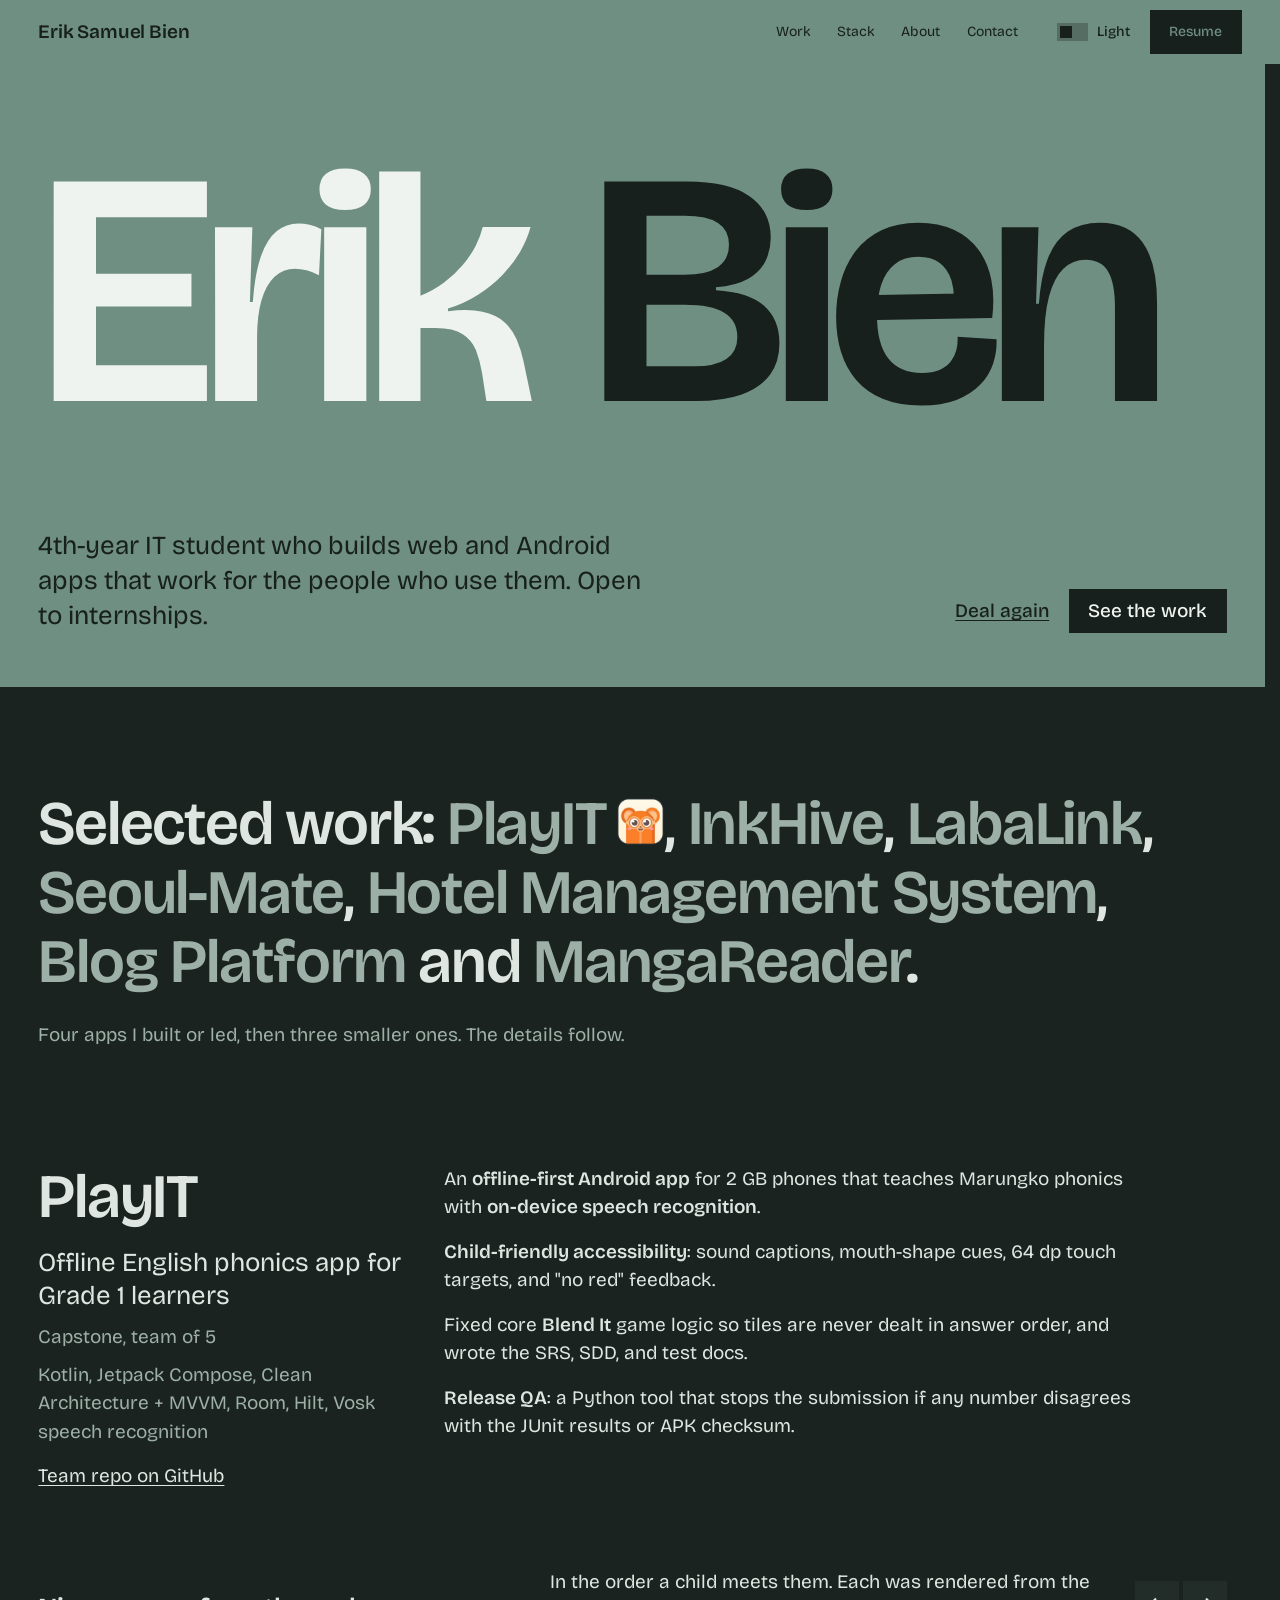
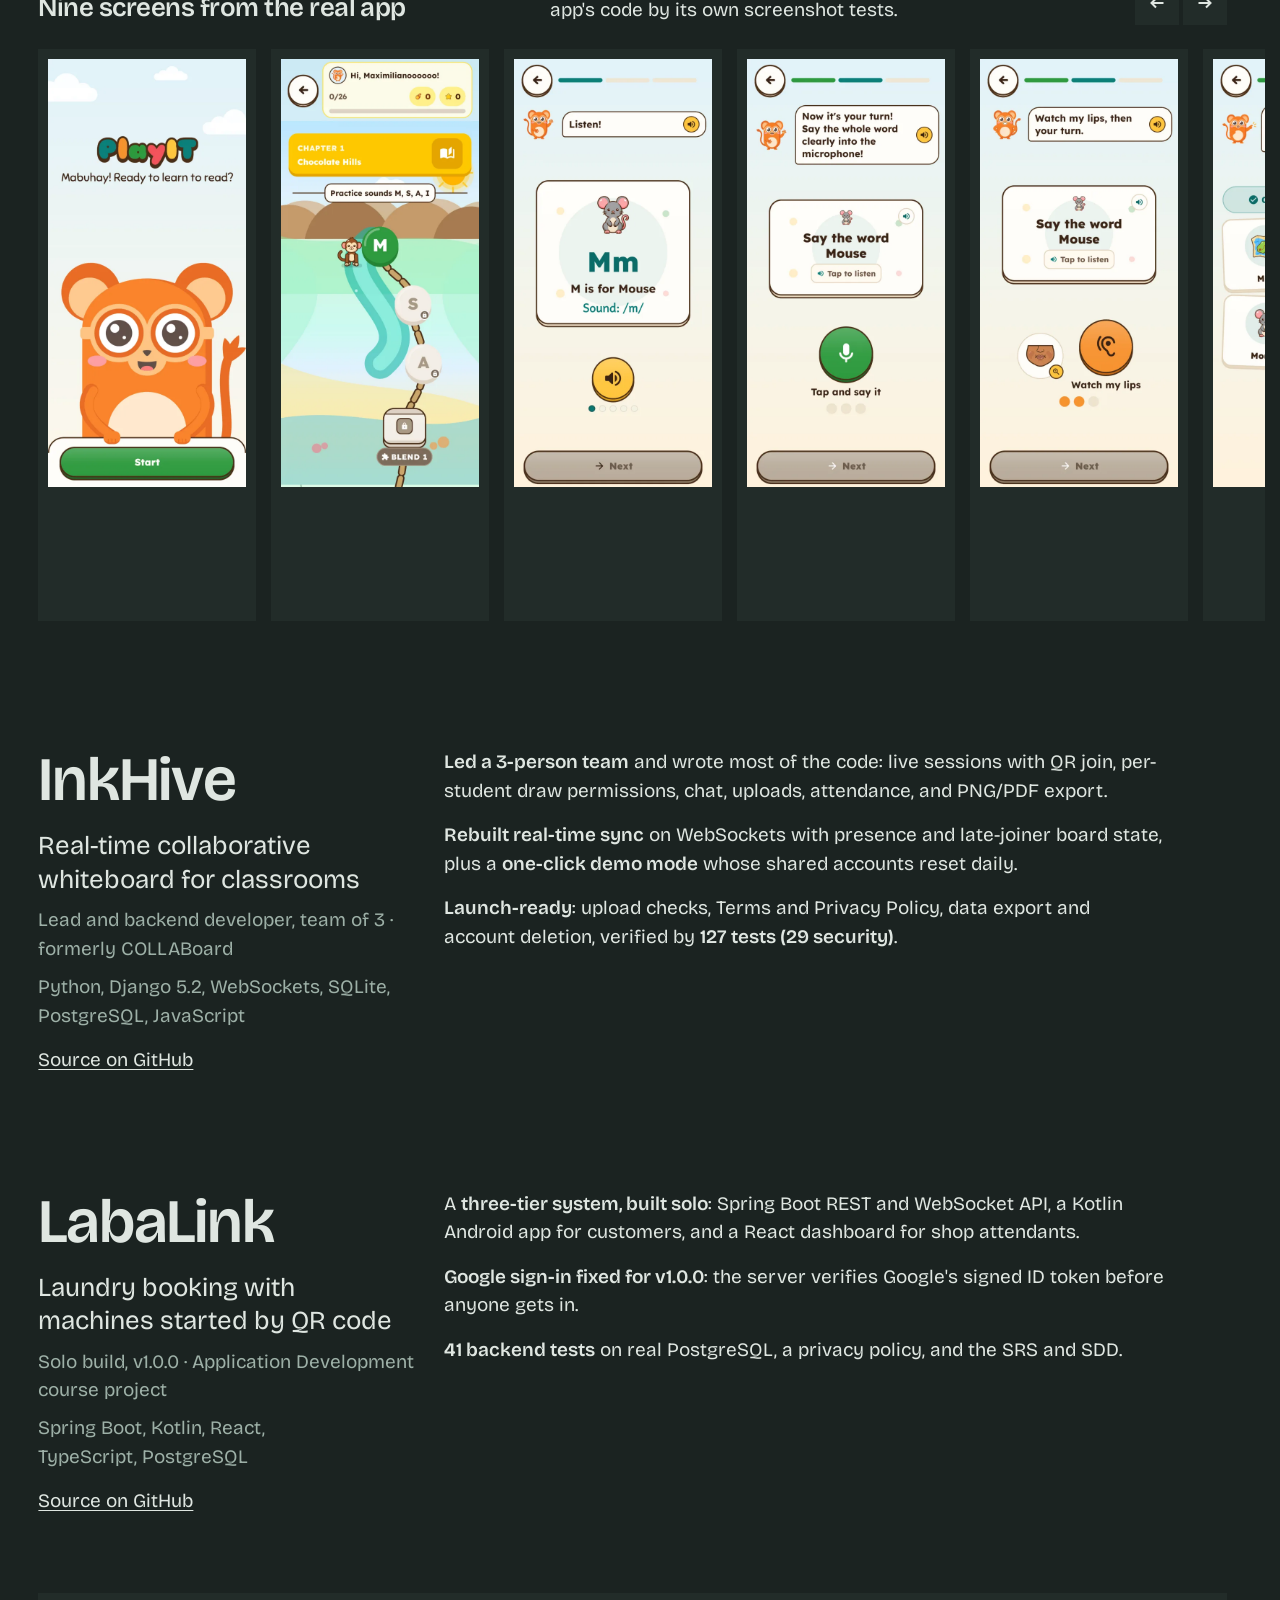
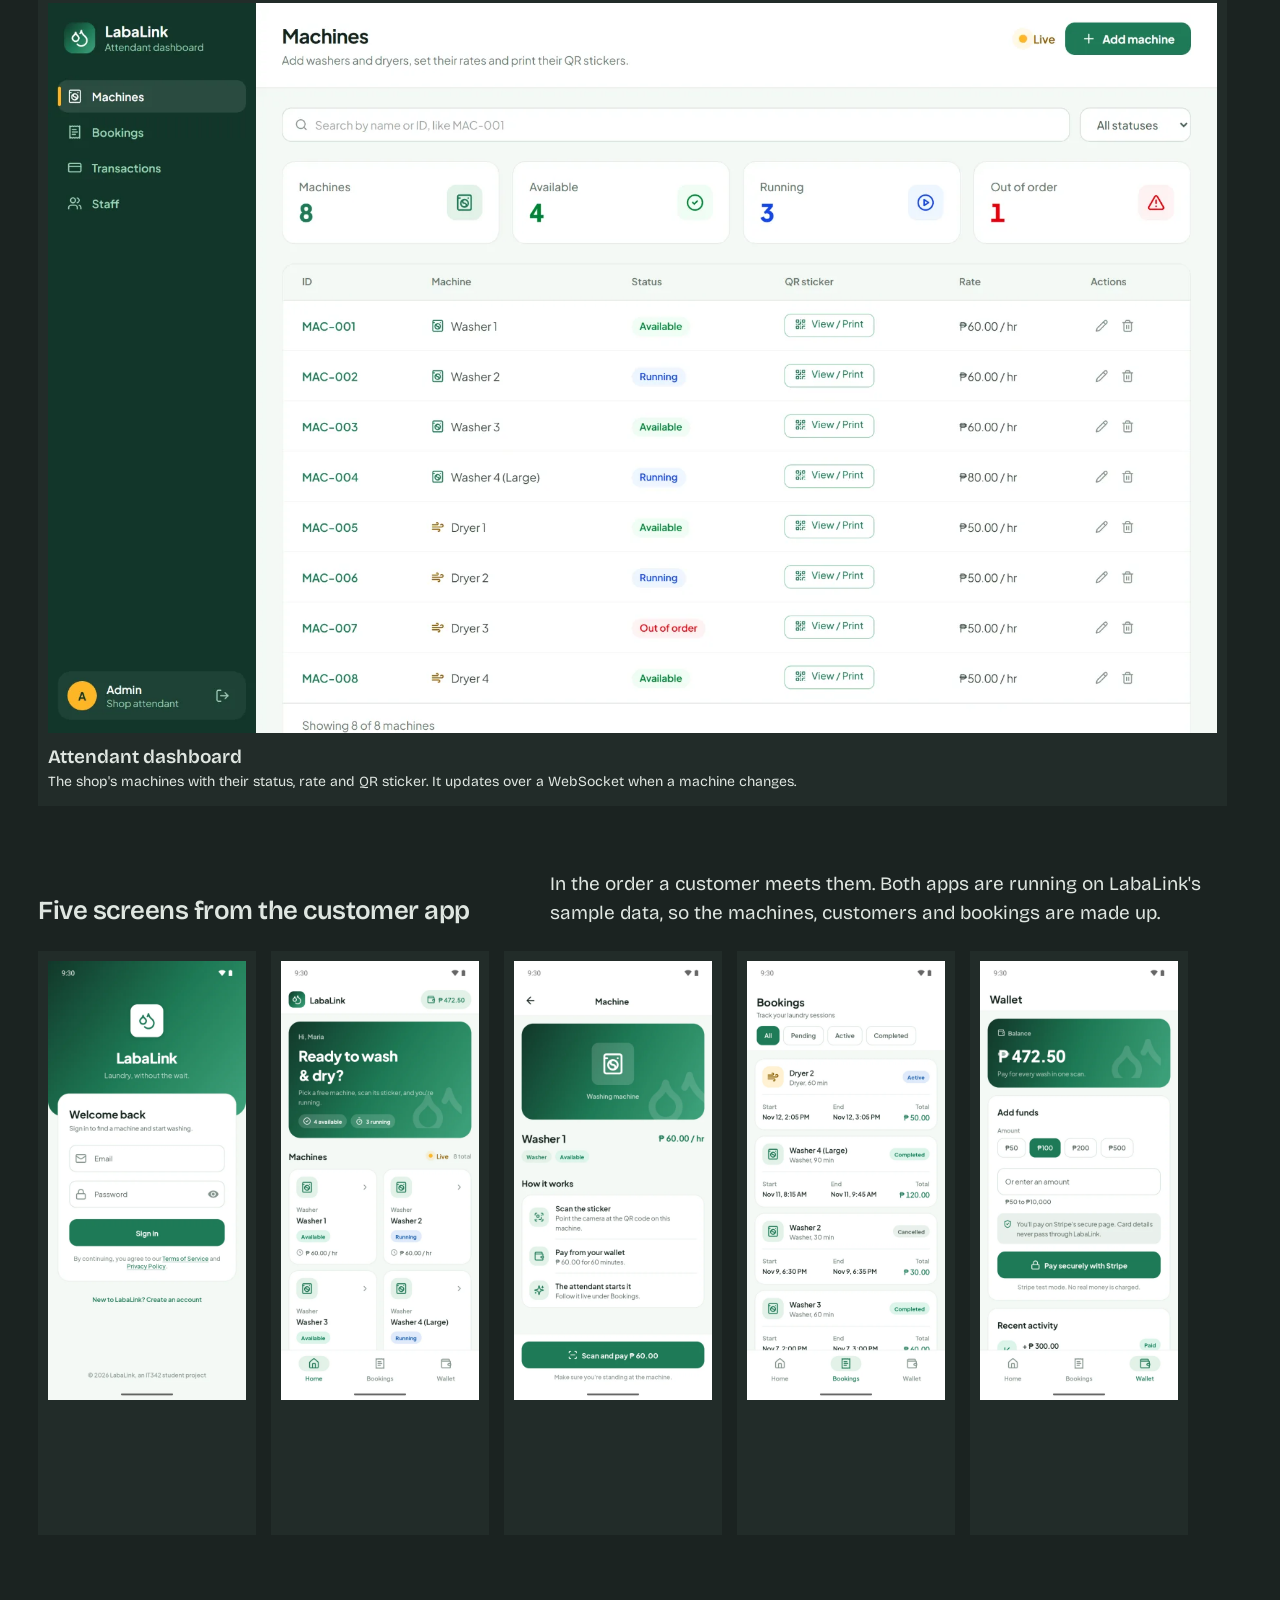
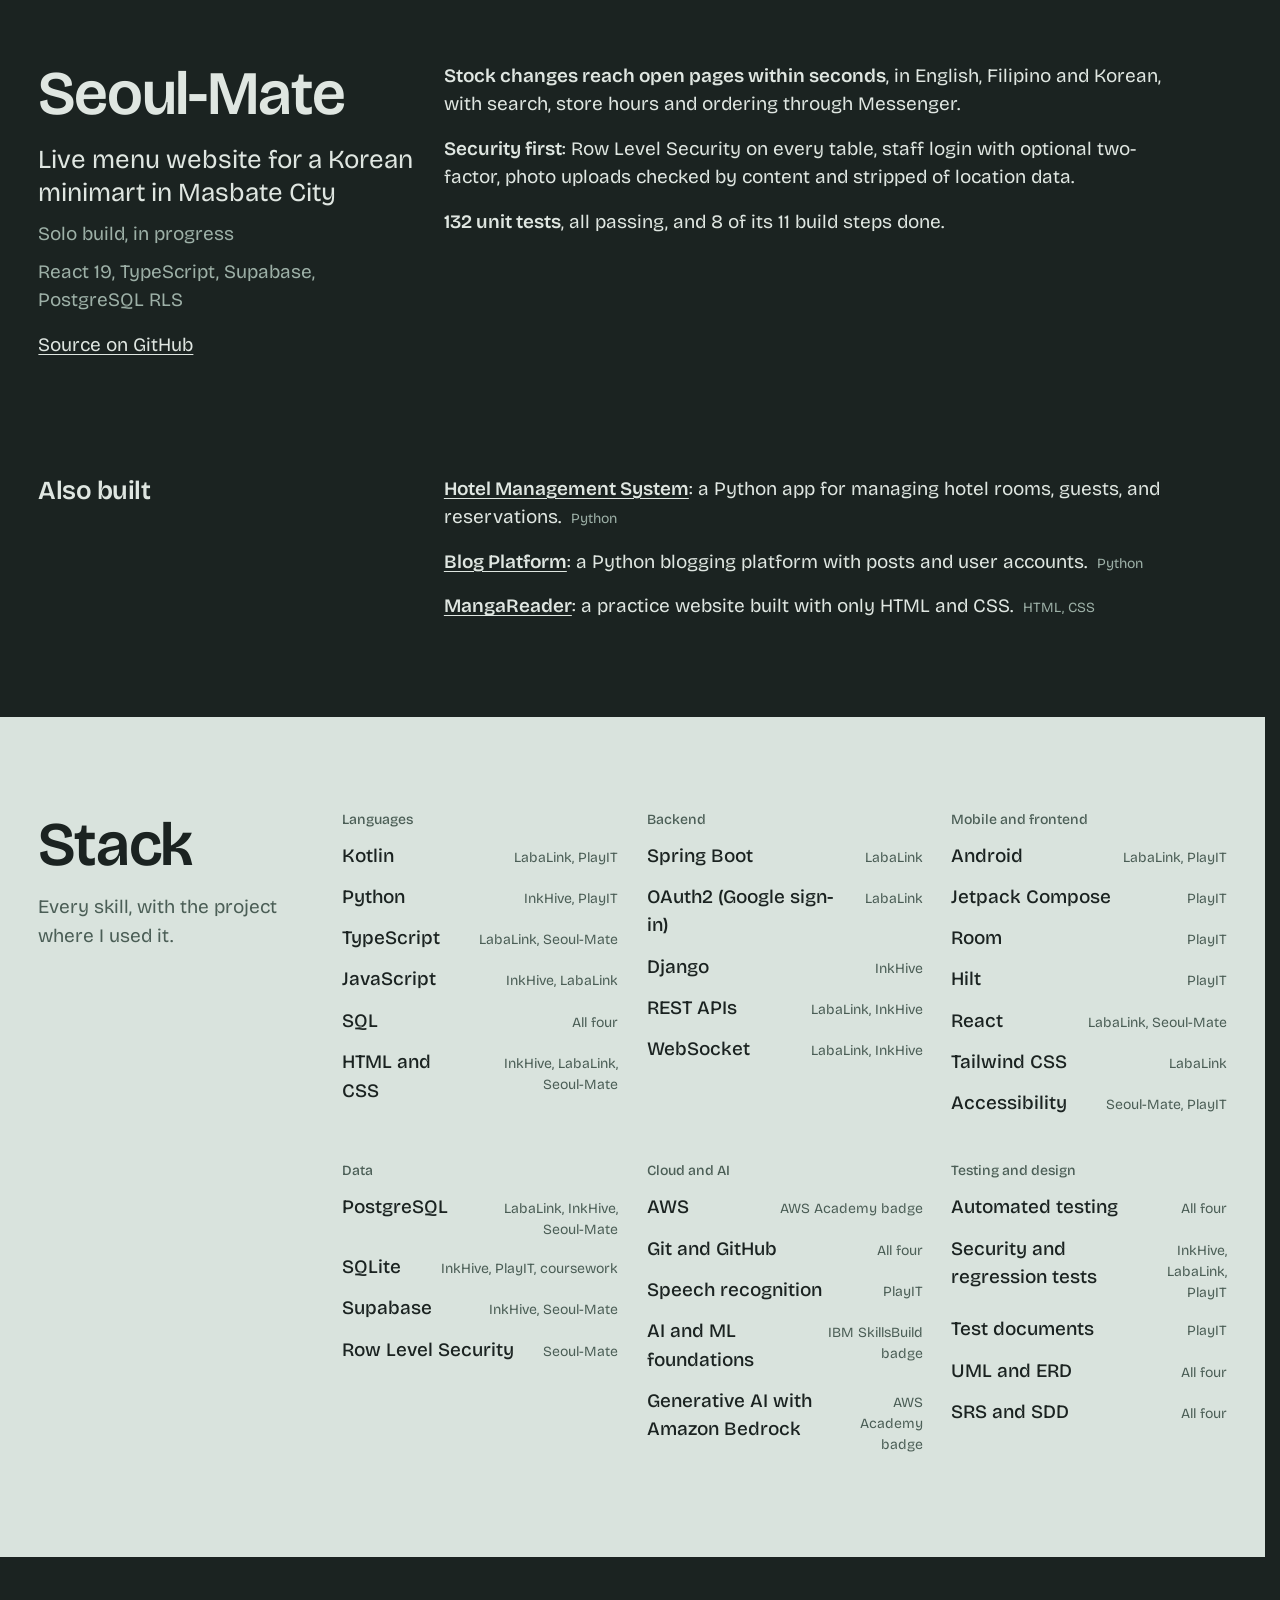
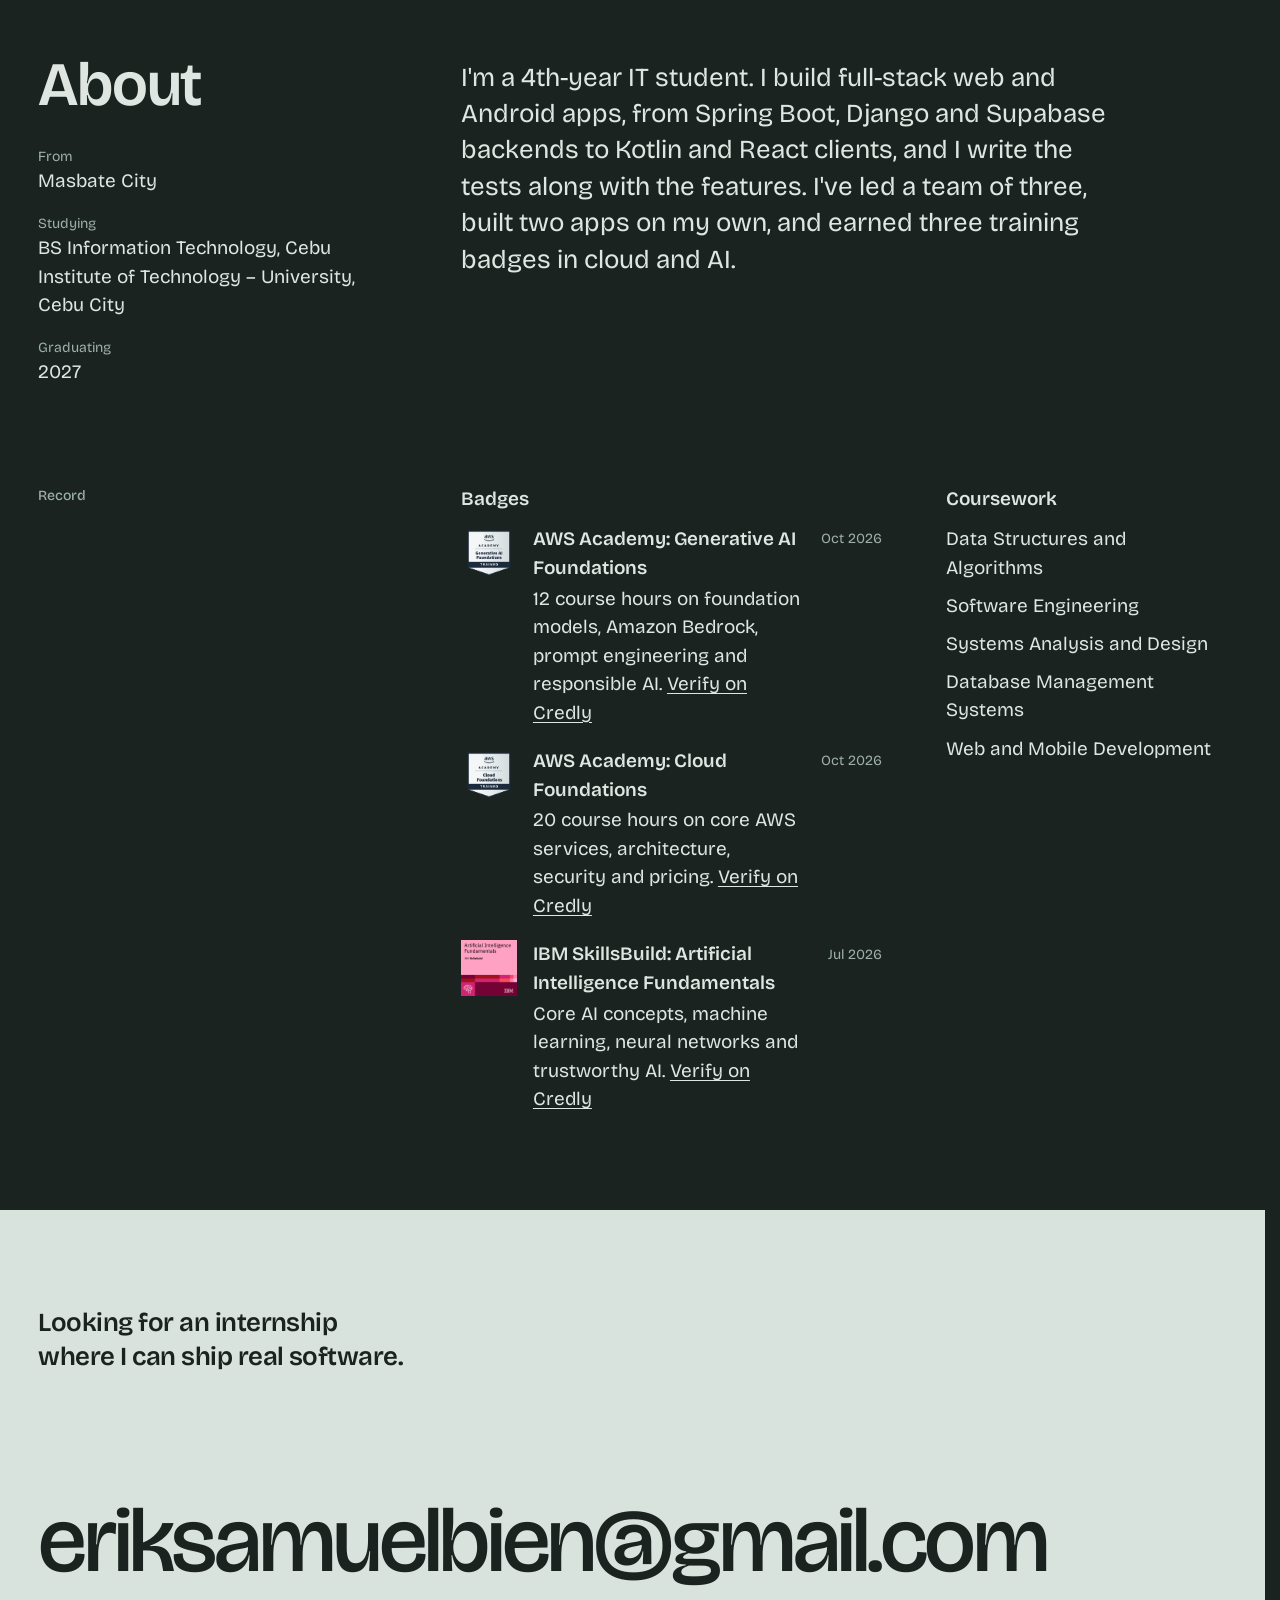
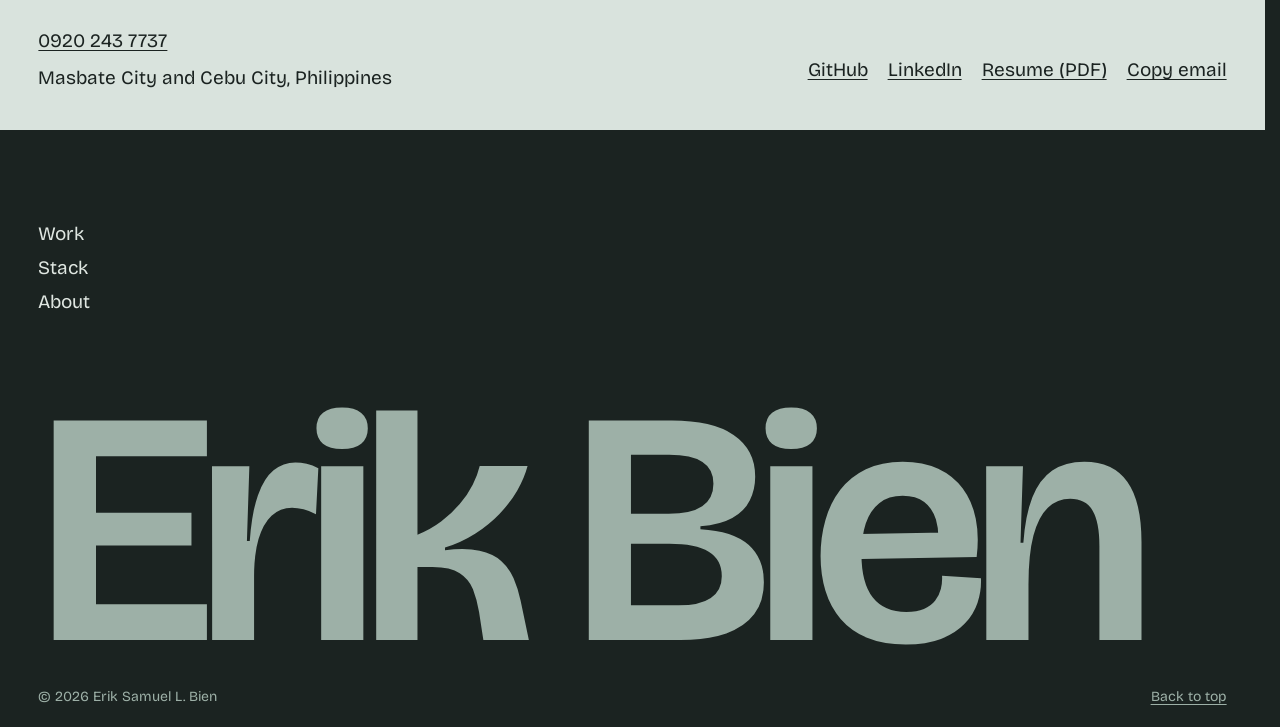
==== index.html @ a5c5c034 "Match the site to the resume: no course codes, testing in the Stack Drop the course codes from each " ====
<!doctype html>
<html lang="en">
<head>
<meta charset="utf-8">
<meta name="viewport" content="width=device-width, initial-scale=1">
<title>Erik Samuel Bien — Portfolio</title>
<meta name="description" content="Erik Samuel Bien, 4th-year BSIT student at CIT-U. He builds full-stack web and Android apps that work for the people who use them: PlayIT, InkHive, LabaLink and Seoul-Mate.">
<meta property="og:title" content="Erik Samuel Bien — Portfolio">
<meta property="og:description" content="Full-stack and Android developer. PlayIT, InkHive, LabaLink and Seoul-Mate.">
<meta name="theme-color" content="#1b2321">
<link rel="icon" href="data:image/svg+xml,%3Csvg xmlns='http://www.w3.org/2000/svg' viewBox='0 0 64 64'%3E%3Crect width='64' height='64' fill='%236f8f82'/%3E%3Ctext x='32' y='45' font-family='Arial,sans-serif' font-weight='700' font-size='36' text-anchor='middle' fill='%2317201d'%3EE%3C/text%3E%3C/svg%3E">
<script>document.documentElement.classList.add("js");if(window.HTMLDialogElement&&HTMLDialogElement.prototype.showModal)document.documentElement.classList.add("has-menu");try{if(localStorage.getItem("theme")==="light")document.documentElement.setAttribute("data-theme","light")}catch(e){}</script>
<link rel="preconnect" href="https://fonts.googleapis.com">
<link rel="preconnect" href="https://fonts.gstatic.com" crossorigin>
<link href="https://fonts.googleapis.com/css2?family=Bricolage+Grotesque:opsz,wght@12..96,400..600&display=swap" rel="stylesheet">
<link rel="stylesheet" href="css/site.css">
</head>
<body>

<header class="bar" data-chapter="sage">
  <a class="mark" href="#top">Erik Samuel Bien</a>
  <nav class="bar-links" aria-label="Main">
    <a href="#work">Work</a>
    <a href="#stack">Stack</a>
    <a href="#about">About</a>
    <a href="#contact">Contact</a>
  </nav>
  <div class="bar-tools">
    <button class="theme" type="button" role="switch" aria-checked="false" aria-label="Light mode"><span class="tg" aria-hidden="true"></span><span class="theme-label">Light</span></button>
    <a class="btn" href="Bien_Resume.pdf" download>Resume</a>
    <button class="menu-btn" type="button" aria-haspopup="dialog" aria-expanded="false" aria-controls="menu">Menu</button>
  </div>
</header>

<dialog class="menu" id="menu" aria-label="Menu">
  <div class="menu-top">
    <a class="mark" href="#top">Erik Samuel Bien</a>
    <button class="menu-close" type="button" autofocus>Close</button>
  </div>
  <ul class="menu-links">
    <li><a href="#work">Work</a></li>
    <li><a href="#stack">Stack</a></li>
    <li><a href="#about">About</a></li>
    <li><a href="#contact">Contact</a></li>
  </ul>
  <div class="menu-foot">
    <button class="theme" type="button" role="switch" aria-checked="false" aria-label="Light mode"><span class="tg" aria-hidden="true"></span><span class="theme-label">Light</span></button>
    <a class="btn" href="Bien_Resume.pdf" download>Resume</a>
  </div>
</dialog>

<dialog class="viewer" id="viewer" aria-label="Screen, larger">
  <button class="viewer-close" type="button" autofocus>Close</button>
  <figure class="viewer-fig"><figcaption></figcaption></figure>
</dialog>

<main>
  <section class="hero chapter" id="top" data-chapter="sage" aria-labelledby="name">
    <h1 class="name" id="name">
      <span class="word w1" data-word="Erik">Erik</span>
      <span class="word w2" data-word="Bien">Bien</span>
    </h1>
    <div class="hero-foot">
      <p class="hero-say">4th-year IT student who builds web and Android apps that work for the people who use them. Open to internships.</p>
      <div class="hero-act">
        <button class="deal" type="button" hidden>Deal again</button>
        <a class="btn btn-ink" href="#work">See the work</a>
      </div>
    </div>
  </section>

  <section class="work chapter" id="work" data-chapter="base" aria-labelledby="work-h">
    <div class="wrap">
      <div class="names">
        <h2 class="names-h" id="work-h">Selected work:</h2>
        <ul class="names-list">
          <li><a href="#play">PlayIT<span class="frame" aria-hidden="true"><img src="assets/playit/logo.webp" width="256" height="256" alt=""></span></a>,</li>
          <li><a href="#ink">InkHive</a>,</li>
          <li><a href="#laba">LabaLink</a>,</li>
          <li><a class="whole" href="#seoul">Seoul-Mate</a>,</li>
          <li><a href="#also">Hotel Management System</a>,</li>
          <li><a href="#also">Blog Platform</a></li>
          <li>and <a href="#also">MangaReader</a>.</li>
        </ul>
      </div>
      <p class="names-note">Four apps I built or led, then three smaller ones. The details follow.</p>

      <article class="proj" id="play" aria-labelledby="play-h">
        <div class="proj-side">
          <h3 class="proj-h" id="play-h">PlayIT</h3>
          <p class="proj-what">Offline English phonics app for Grade 1 learners</p>
          <p class="proj-meta">Capstone, team of 5</p>
          <p class="proj-stack">Kotlin, Jetpack Compose, Clean Architecture + MVVM, Room, Hilt, Vosk speech recognition</p>
          <a class="link" href="https://github.com/zendrix-hub/playIt" target="_blank" rel="noopener">Team repo on GitHub</a>
        </div>
        <ul class="proj-points">
          <li>An <strong>offline-first Android app</strong> for 2 GB phones that teaches Marungko phonics with <strong>on-device speech recognition</strong>.</li>
          <li><strong>Child-friendly accessibility</strong>: sound captions, mouth-shape cues, 64 dp touch targets, and "no red" feedback.</li>
          <li>Fixed core <strong>Blend It</strong> game logic so tiles are never dealt in answer order, and wrote the SRS, SDD, and test docs.</li>
          <li><strong>Release QA</strong>: a Python tool that stops the submission if any number disagrees with the JUnit results or APK checksum.</li>
        </ul>
      </article>

      <div class="show" id="show-play">
        <div class="show-head">
          <h4 class="show-h">Nine screens from the real app</h4>
          <div class="show-say">
            <p>In the order a child meets them. Each was rendered from the app's code by its own screenshot tests.</p>
            <div class="reel-nav">
              <button class="reel-btn" type="button" aria-label="Earlier screens"><svg viewBox="0 0 16 16" aria-hidden="true"><path d="M14.5 8h-12M7 3.5 2.5 8 7 12.5"/></svg></button>
              <button class="reel-btn" type="button" aria-label="Later screens"><svg viewBox="0 0 16 16" aria-hidden="true"><path d="M1.5 8h12M9 3.5 13.5 8 9 12.5"/></svg></button>
            </div>
          </div>
        </div>
        <ol class="reel" tabindex="0" aria-label="PlayIT screens, in the order a child meets them">
          <li><figure><img src="assets/playit/start.webp" width="548" height="1188" loading="lazy" decoding="async" alt="PlayIT's opening screen: the PlayIT logo, the line Mabuhay! Ready to learn to read?, Lily the tarsier and a Start button."><figcaption><b>Start</b> Lily, a Philippine tarsier, guides the child through every lesson.</figcaption></figure></li>
          <li><figure><img src="assets/playit/map.webp" width="548" height="1188" loading="lazy" decoding="async" alt="PlayIT's map of Chapter 1, Chocolate Hills: the letter M is open, S and A are locked, and Blend 1 waits further down the path."><figcaption><b>Map</b> Chapter 1, Chocolate Hills. Each letter opens the next. The long name is a layout test.</figcaption></figure></li>
          <li><figure><img src="assets/playit/hear-it.webp" width="548" height="1188" loading="lazy" decoding="async" alt="PlayIT's Hear it step: a mouse above the letters Mm, the words M is for Mouse, and Sound: /m/."><figcaption><b>Hear it</b> The letter, a key word, and its sound written out as a caption.</figcaption></figure></li>
          <li><figure><img src="assets/playit/say-it.webp" width="548" height="1188" loading="lazy" decoding="async" alt="PlayIT's Say it step: the prompt Say the word Mouse above a large microphone button."><figcaption><b>Say it</b> The child says the word and the phone checks it, with no internet.</figcaption></figure></li>
          <li><figure><img src="assets/playit/mouth-cue.webp" width="548" height="1188" loading="lazy" decoding="async" alt="PlayIT's Say it step after two misses: a drawing of closed lips beside a Watch my lips button."><figcaption><b>A mouth-shape cue</b> After two misses, Lily shows how the lips make the sound.</figcaption></figure></li>
          <li><figure><img src="assets/playit/find-it.webp" width="548" height="1188" loading="lazy" decoding="async" alt="PlayIT's Find it step: five picture cards, Map, Mom, Mouse, Ball and Nest, and a counter at 0 of 3."><figcaption><b>Find it</b> Pick the three pictures that start with the sound.</figcaption></figure></li>
          <li><figure><img src="assets/playit/blend-it.webp" width="548" height="1188" loading="lazy" decoding="async" alt="PlayIT's Blend it game: three empty slots above the tiles M, A and S, under a picture of a boy."><figcaption><b>Blend it</b> Build the word from tiles. They are never dealt in answer order.</figcaption></figure></li>
          <li><figure><img src="assets/playit/letter-done.webp" width="548" height="1188" loading="lazy" decoding="async" alt="PlayIT's Letter M Complete screen: one of three stars earned."><figcaption><b>Letter done</b> Stars for finishing a letter, then on to the next.</figcaption></figure></li>
          <li><figure><img src="assets/playit/parent-view.webp" width="548" height="1188" loading="lazy" decoding="async" alt="PlayIT's parent screen, How your child is doing: three children with their progress, and a grid of letters marked as learned."><figcaption><b>Parent view</b> How each child is doing, in plain words, letter by letter.</figcaption></figure></li>
        </ol>
      </div>

      <article class="proj" id="ink" aria-labelledby="ink-h">
        <div class="proj-side">
          <h3 class="proj-h" id="ink-h">InkHive</h3>
          <p class="proj-what">Real-time collaborative whiteboard for classrooms</p>
          <p class="proj-meta">Lead and backend developer, team of 3 · formerly COLLABoard</p>
          <p class="proj-stack">Python, Django 5.2, WebSockets, SQLite, PostgreSQL, JavaScript</p>
          <a class="link" href="https://github.com/thatguyKire/InkHive" target="_blank" rel="noopener">Source on GitHub</a>
        </div>
        <ul class="proj-points">
          <li><strong>Led a 3-person team</strong> and wrote most of the code: live sessions with QR join, per-student draw permissions, chat, uploads, attendance, and PNG/PDF export.</li>
          <li><strong>Rebuilt real-time sync</strong> on WebSockets with presence and late-joiner board state, plus a <strong>one-click demo mode</strong> whose shared accounts reset daily.</li>
          <li><strong>Launch-ready</strong>: upload checks, Terms and Privacy Policy, data export and account deletion, verified by <strong>127 tests (29 security)</strong>.</li>
        </ul>
      </article>

      <article class="proj" id="laba" aria-labelledby="laba-h">
        <div class="proj-side">
          <h3 class="proj-h" id="laba-h">LabaLink</h3>
          <p class="proj-what">Laundry booking with machines started by QR code</p>
          <p class="proj-meta">Solo build, v1.0.0 · Application Development course project</p>
          <p class="proj-stack">Spring Boot, Kotlin, React, TypeScript, PostgreSQL</p>
          <a class="link" href="https://github.com/thatguyKire/labalink" target="_blank" rel="noopener">Source on GitHub</a>
        </div>
        <ul class="proj-points">
          <li>A <strong>three-tier system, built solo</strong>: Spring Boot REST and WebSocket API, a Kotlin Android app for customers, and a React dashboard for shop attendants.</li>
          <li><strong>Google sign-in fixed for v1.0.0</strong>: the server verifies Google's signed ID token before anyone gets in.</li>
          <li><strong>41 backend tests</strong> on real PostgreSQL, a privacy policy, and the SRS and SDD.</li>
        </ul>
      </article>

      <div class="show" id="show-laba">
        <figure class="wide"><img src="assets/labalink/dashboard.webp" width="1800" height="1125" loading="lazy" decoding="async" alt="LabaLink's attendant dashboard, Machines page: counts of 8 machines, 4 available, 3 running and 1 out of order, then a table of washers and dryers with their status, a QR sticker button and the hourly rate."><figcaption><b>Attendant dashboard</b> The shop's machines with their status, rate and QR sticker. It updates over a WebSocket when a machine changes.</figcaption></figure>
        <div class="show-head">
          <h4 class="show-h">Five screens from the customer app</h4>
          <div class="show-say">
            <p>In the order a customer meets them. Both apps are running on LabaLink's sample data, so the machines, customers and bookings are made up.</p>
            <div class="reel-nav">
              <button class="reel-btn" type="button" aria-label="Earlier screens"><svg viewBox="0 0 16 16" aria-hidden="true"><path d="M14.5 8h-12M7 3.5 2.5 8 7 12.5"/></svg></button>
              <button class="reel-btn" type="button" aria-label="Later screens"><svg viewBox="0 0 16 16" aria-hidden="true"><path d="M1.5 8h12M9 3.5 13.5 8 9 12.5"/></svg></button>
            </div>
          </div>
        </div>
        <ol class="reel" tabindex="0" aria-label="LabaLink customer app screens, in the order a customer meets them">
          <li><figure><img src="assets/labalink/login.webp" width="548" height="1218" loading="lazy" decoding="async" alt="LabaLink's sign-in screen: the logo and the line Laundry, without the wait., email and password fields, a Sign in button and a link to create an account."><figcaption><b>Sign in</b> Email and password, or create an account.</figcaption></figure></li>
          <li><figure><img src="assets/labalink/home.webp" width="548" height="1218" loading="lazy" decoding="async" alt="LabaLink's home screen: Hi, Maria, Ready to wash and dry?, 4 available and 3 running, a wallet balance of 472.50 pesos, and cards for Washers 1 to 4 with their status and rate."><figcaption><b>Machines</b> Every washer and dryer, whether it's free, and the wallet balance at the top.</figcaption></figure></li>
          <li><figure><img src="assets/labalink/machine.webp" width="548" height="1218" loading="lazy" decoding="async" alt="LabaLink's screen for Washer 1: 60 pesos an hour, available, the three steps Scan the sticker, Pay from your wallet and The attendant starts it, and a Scan and pay button."><figcaption><b>A machine</b> Its rate and the three steps: scan the sticker, pay from the wallet, and the attendant starts it.</figcaption></figure></li>
          <li><figure><img src="assets/labalink/bookings.webp" width="548" height="1218" loading="lazy" decoding="async" alt="LabaLink's bookings screen: filters for All, Pending, Active and Completed, and sessions on Dryer 2, Washer 4 (Large), Washer 2 and Washer 3 with their times, status and totals."><figcaption><b>Bookings</b> Each session with its machine, times and total, filtered by status.</figcaption></figure></li>
          <li><figure><img src="assets/labalink/wallet.webp" width="548" height="1218" loading="lazy" decoding="async" alt="LabaLink's wallet screen: a balance of 472.50 pesos, amounts to add from 50 to 500 pesos, a Pay securely with Stripe button marked Stripe test mode, and recent activity."><figcaption><b>Wallet</b> Top-ups go through Stripe's own page, in test mode, so no real money moves.</figcaption></figure></li>
        </ol>
      </div>

      <article class="proj" id="seoul" aria-labelledby="seoul-h">
        <div class="proj-side">
          <h3 class="proj-h" id="seoul-h">Seoul-Mate</h3>
          <p class="proj-what">Live menu website for a Korean minimart in Masbate City</p>
          <p class="proj-meta">Solo build, in progress</p>
          <p class="proj-stack">React 19, TypeScript, Supabase, PostgreSQL RLS</p>
          <a class="link" href="https://github.com/thatguyKire/seoul-mate-minimart" target="_blank" rel="noopener">Source on GitHub</a>
        </div>
        <ul class="proj-points">
          <li><strong>Stock changes reach open pages within seconds</strong>, in English, Filipino and Korean, with search, store hours and ordering through Messenger.</li>
          <li><strong>Security first</strong>: Row Level Security on every table, staff login with optional two-factor, photo uploads checked by content and stripped of location data.</li>
          <li><strong>132 unit tests</strong>, all passing, and 8 of its 11 build steps done.</li>
        </ul>
      </article>

      <div class="also" id="also">
        <h3 class="also-h">Also built</h3>
        <ul class="also-list">
          <li><a class="link" href="https://github.com/thatguyKire/Hotel_Management_System" target="_blank" rel="noopener">Hotel Management System</a>: a Python app for managing hotel rooms, guests, and reservations. <span class="soft">Python</span></li>
          <li><a class="link" href="https://github.com/thatguyKire/Blog_Platform" target="_blank" rel="noopener">Blog Platform</a>: a Python blogging platform with posts and user accounts. <span class="soft">Python</span></li>
          <li><a class="link" href="https://github.com/thatguyKire/MangaReader" target="_blank" rel="noopener">MangaReader</a>: a practice website built with only HTML and CSS. <span class="soft">HTML, CSS</span></li>
        </ul>
      </div>
    </div>
  </section>

  <section class="stack chapter" id="stack" data-chapter="mist" aria-labelledby="stack-h">
    <div class="wrap stack-grid">
      <div class="stack-head">
        <h2 class="stack-h" id="stack-h">Stack</h2>
        <p>Every skill, with the project where I used it.</p>
      </div>
      <div class="groups">
        <div class="group">
          <h3>Languages</h3>
          <dl>
            <div><dt>Kotlin</dt><dd>LabaLink, PlayIT</dd></div>
            <div><dt>Python</dt><dd>InkHive, PlayIT</dd></div>
            <div><dt>TypeScript</dt><dd>LabaLink, Seoul-Mate</dd></div>
            <div><dt>JavaScript</dt><dd>InkHive, LabaLink</dd></div>
            <div><dt>SQL</dt><dd>All four</dd></div>
            <div><dt>HTML and CSS</dt><dd>InkHive, LabaLink, Seoul-Mate</dd></div>
          </dl>
        </div>
        <div class="group">
          <h3>Backend</h3>
          <dl>
            <div><dt>Spring Boot</dt><dd>LabaLink</dd></div>
            <div><dt>OAuth2 (Google sign-in)</dt><dd>LabaLink</dd></div>
            <div><dt>Django</dt><dd>InkHive</dd></div>
            <div><dt>REST APIs</dt><dd>LabaLink, InkHive</dd></div>
            <div><dt>WebSocket</dt><dd>LabaLink, InkHive</dd></div>
          </dl>
        </div>
        <div class="group">
          <h3>Mobile and frontend</h3>
          <dl>
            <div><dt>Android</dt><dd>LabaLink, PlayIT</dd></div>
            <div><dt>Jetpack Compose</dt><dd>PlayIT</dd></div>
            <div><dt>Room</dt><dd>PlayIT</dd></div>
            <div><dt>Hilt</dt><dd>PlayIT</dd></div>
            <div><dt>React</dt><dd>LabaLink, Seoul-Mate</dd></div>
            <div><dt>Tailwind CSS</dt><dd>LabaLink</dd></div>
            <div><dt>Accessibility</dt><dd>Seoul-Mate, PlayIT</dd></div>
          </dl>
        </div>
        <div class="group">
          <h3>Data</h3>
          <dl>
            <div><dt>PostgreSQL</dt><dd>LabaLink, InkHive, Seoul-Mate</dd></div>
            <div><dt>SQLite</dt><dd>InkHive, PlayIT, coursework</dd></div>
            <div><dt>Supabase</dt><dd>InkHive, Seoul-Mate</dd></div>
            <div><dt>Row Level Security</dt><dd>Seoul-Mate</dd></div>
          </dl>
        </div>
        <div class="group">
          <h3>Cloud and AI</h3>
          <dl>
            <div><dt>AWS</dt><dd>AWS Academy badge</dd></div>
            <div><dt>Git and GitHub</dt><dd>All four</dd></div>
            <div><dt>Speech recognition</dt><dd>PlayIT</dd></div>
            <div><dt>AI and ML foundations</dt><dd>IBM SkillsBuild badge</dd></div>
            <div><dt>Generative AI with Amazon Bedrock</dt><dd>AWS Academy badge</dd></div>
          </dl>
        </div>
        <div class="group">
          <h3>Testing and design</h3>
          <dl>
            <div><dt>Automated testing</dt><dd>All four</dd></div>
            <div><dt>Security and regression tests</dt><dd>InkHive, LabaLink, PlayIT</dd></div>
            <div><dt>Test documents</dt><dd>PlayIT</dd></div>
            <div><dt>UML and ERD</dt><dd>All four</dd></div>
            <div><dt>SRS and SDD</dt><dd>All four</dd></div>
          </dl>
        </div>
      </div>
    </div>
  </section>

  <section class="about chapter" id="about" data-chapter="base" aria-labelledby="about-h">
    <div class="wrap">
      <div class="about-row">
        <div class="about-side">
          <h2 class="about-h" id="about-h">About</h2>
          <dl class="facts">
            <div><dt>From</dt><dd>Masbate City</dd></div>
            <div><dt>Studying</dt><dd>BS Information Technology, Cebu Institute of Technology – University, Cebu City</dd></div>
            <div><dt>Graduating</dt><dd>2027</dd></div>
          </dl>
        </div>
        <p class="about-para">I'm a 4th-year IT student. I build full-stack web and Android apps, from Spring Boot, Django and Supabase backends to Kotlin and React clients, and I write the tests along with the features. I've led a team of three, built two apps on my own, and earned three training badges in cloud and AI.</p>
      </div>
      <div class="about-row">
        <h3 class="about-word">Record</h3>
        <div class="record">
          <div class="rec">
            <h4>Badges</h4>
            <ul class="badges">
              <li><img src="assets/aws-genai-foundations.png" width="601" height="601" loading="lazy" alt="AWS Academy Graduate, Generative AI Foundations, Trained badge"><span><b>AWS Academy: Generative AI Foundations</b>12 course hours on foundation models, Amazon Bedrock, prompt engineering and responsible AI. <a class="link" href="https://www.credly.com/badges/976f8e14-cea6-4e4d-8c51-9113375560bd" target="_blank" rel="noopener">Verify on Credly</a></span><span class="soft">Oct 2026</span></li>
              <li><img src="assets/aws-cloud-foundations.png" width="601" height="601" loading="lazy" alt="AWS Academy Graduate, Cloud Foundations, Trained badge"><span><b>AWS Academy: Cloud Foundations</b>20 course hours on core AWS services, architecture, security and pricing. <a class="link" href="https://www.credly.com/go/bSIKMmgk" target="_blank" rel="noopener">Verify on Credly</a></span><span class="soft">Oct 2026</span></li>
              <li><img src="assets/ibm-ai-fundamentals.png" width="600" height="600" loading="lazy" alt="IBM SkillsBuild, Artificial Intelligence Fundamentals badge"><span><b>IBM SkillsBuild: Artificial Intelligence Fundamentals</b>Core AI concepts, machine learning, neural networks and trustworthy AI. <a class="link" href="https://www.credly.com/badges/3faa1c77-dac7-47b8-a1bf-51d536927c77" target="_blank" rel="noopener">Verify on Credly</a></span><span class="soft">Jul 2026</span></li>
            </ul>
          </div>
          <div class="rec">
            <h4>Coursework</h4>
            <ul class="course">
              <li>Data Structures and Algorithms</li>
              <li>Software Engineering</li>
              <li>Systems Analysis and Design</li>
              <li>Database Management Systems</li>
              <li>Web and Mobile Development</li>
            </ul>
          </div>
        </div>
      </div>
    </div>
  </section>

  <section class="contact chapter" id="contact" data-chapter="mist" aria-labelledby="contact-h">
    <div class="wrap contact-in">
      <h2 class="contact-say" id="contact-h">Looking for an internship where I can ship real software.</h2>
      <a class="email" href="mailto:eriksamuelbien@gmail.com"><span>eriksamuelbien@</span><span>gmail.com</span></a>
      <div class="corners">
        <p><a href="tel:+639202437737">0920 243 7737</a><br>Masbate City and Cebu City, Philippines</p>
        <p class="corner-r">
          <a href="https://github.com/thatguyKire" target="_blank" rel="noopener">GitHub</a>
          <a href="https://www.linkedin.com/in/eriksamuel-bien" target="_blank" rel="noopener">LinkedIn</a>
          <a href="Bien_Resume.pdf" download>Resume (PDF)</a>
          <button type="button" class="copy" data-copy="eriksamuelbien@gmail.com">Copy email</button>
        </p>
      </div>
    </div>
  </section>
</main>

<footer class="foot chapter" data-chapter="base">
  <div class="wrap foot-cols">
    <ul aria-label="Sections">
      <li><a href="#work">Work</a></li>
      <li><a href="#stack">Stack</a></li>
      <li><a href="#about">About</a></li>
    </ul>
  </div>
  <p class="wordmark" aria-hidden="true">Erik Bien</p>
  <div class="wrap foot-legal">
    <span>© <span id="yr">2026</span> Erik Samuel L. Bien</span>
    <a href="#top">Back to top</a>
  </div>
</footer>

<script src="js/site.js"></script>
</body>
</html>
---- css/site.css ----
/* ---------- tokens: mist and sage. Dark is the default; light is opt-in through the switch. ---------- */
/* Calm on the eyes: no pure black or white, one muted sage accent, and three chapter fields (the base
   ground, a sage field for the name, a mist field for the stack and contact) instead of decoration. */
:root {
  --font: "Bricolage Grotesque", system-ui, sans-serif;
  --bg: #1b2321;
  --surface: #222c29;
  --surface-2: #2a3632;
  --ink: #dfe6e1;
  --muted: #9db0a7;
  --accent: #a9c7b9;
  --accent-ink: #1b2321;
  /* the other field: pale mist on the dark page, deep mist on the light one */
  --alt: #d9e3dd;
  --alt-surface: #cbd7d0;
  --alt-ink: #1b2321;
  --alt-muted: #4b5e56;
  --alt-accent: #3d6a5c;
  --alt-accent-ink: #eef2ef;
  /* the name's field is the same sage in both themes; its two inks are the pale and the dark of the page */
  --sage: #6f8f82;
  --sage-pale: #eef3ef;
  --sage-ink: #17201d;
  --tile-pale: #5d7b6f;
  --tile-dark: #86a598;

  --step-small: 0.875rem;
  --step-body: clamp(1.0625rem, 1rem + 0.25vw, 1.1875rem);
  --step-lead: clamp(1.25rem, 1.1rem + 0.7vw, 1.625rem);
  --step-head: clamp(2rem, 1.3rem + 3.2vw, 4rem);
  --step-display: clamp(5rem, 26vw, 30rem);

  --margin: clamp(16px, 3vw, 44px);
  --gutter: clamp(16px, 2.2vw, 36px);
  /* each section pads its own field by this much, so content sits about twice this apart across an edge */
  --section: clamp(80px, 7.5vw, 120px);
  --bar-h: 4rem;

  --ease-out: cubic-bezier(0.2, 0.8, 0.2, 1);
  --t-hover: 160ms;
  --t-press: 120ms;
  --t-ui: 300ms;
  color-scheme: dark;
}
:root[data-theme="light"] {
  --bg: #eef2ef;
  --surface: #e3e9e5;
  --surface-2: #d8e0db;
  --ink: #1d2724;
  --muted: #51645c;
  --accent: #3d6a5c;
  --accent-ink: #eef2ef;
  --alt: #1f2926;
  --alt-surface: #28342f;
  --alt-ink: #dfe6e1;
  --alt-muted: #9db0a7;
  --alt-accent: #a9c7b9;
  --alt-accent-ink: #1b2321;
  color-scheme: light;
}

/* ---------- base ---------- */
*, *::before, *::after { box-sizing: border-box; }
/* the gutter stays when a sheet locks the page, so nothing beneath it shifts sideways */
html { -webkit-text-size-adjust: 100%; text-size-adjust: 100%; scroll-padding-top: var(--bar-h); scrollbar-gutter: stable; }
body { margin: 0; background: var(--bg); color: var(--ink); font-family: var(--font); font-size: var(--step-body); line-height: 1.5; font-optical-sizing: auto; -webkit-font-smoothing: antialiased; }
h1, h2, h3, h4, p, figure, ul, ol, dl, dd { margin: 0; }
/* :where() keeps this reset at zero priority, so each list's own spacing (the strips, the menu) still applies */
:where(ul[class], ol[class]) { padding: 0; list-style: none; }
h1, h2, h3, h4 { font-weight: 600; letter-spacing: -0.02em; line-height: 1.05; text-wrap: balance; }
img, svg { display: block; max-width: 100%; }
button { font: inherit; color: inherit; background: none; border: 0; padding: 0; cursor: pointer; }
a { color: inherit; text-decoration-thickness: 0.07em; text-underline-offset: 0.18em; }
strong, b { font-weight: 600; }
p { max-width: 62ch; text-wrap: pretty; }
::selection { background: var(--accent); color: var(--accent-ink); }
:focus-visible { outline: 2px solid currentColor; outline-offset: 3px; }
[tabindex="-1"]:focus { outline: none; }
.sr { position: absolute; width: 1px; height: 1px; overflow: hidden; clip-path: inset(50%); white-space: nowrap; }
.wrap { padding-inline: var(--margin); }
.soft { color: var(--muted); }

/* ---------- chapters: each section is one flat field, and the tokens inside follow it ---------- */
.chapter[data-chapter="base"] { background: var(--bg); color: var(--ink); }
.chapter[data-chapter="mist"] { --ink: var(--alt-ink); --muted: var(--alt-muted); --surface: var(--alt-surface); --accent: var(--alt-accent); --accent-ink: var(--alt-accent-ink); background: var(--alt); color: var(--ink); }
.chapter[data-chapter="sage"] { --ink: var(--sage-ink); --muted: var(--sage-ink); background: var(--sage); color: var(--ink); }

/* ---------- controls ---------- */
.btn { display: inline-flex; align-items: center; justify-content: center; min-height: 2.75rem; padding: 0 1.2rem; background: var(--accent); color: var(--accent-ink); font-weight: 500; text-decoration: none; white-space: nowrap; transition: transform var(--t-press) var(--ease-out), background-color var(--t-ui) ease, color var(--t-ui) ease; }
.btn:active { transform: scale(0.97); }
.link { text-decoration-color: currentColor; transition: text-decoration-color var(--t-hover) ease, color var(--t-hover) ease; }
@media (hover: hover) and (pointer: fine) { .link:hover { text-decoration-color: transparent; } }
.theme, .menu-btn, .menu-close, .viewer-close { display: inline-flex; align-items: center; gap: 0.6rem; min-height: 2.75rem; padding: 0 0.75rem; font-weight: 500; transition: transform var(--t-press) var(--ease-out); }
.theme:active, .menu-btn:active, .menu-close:active, .viewer-close:active { transform: scale(0.97); }
/* the switch needs the script; without it, it would be a control that does nothing */
html:not(.js) .theme { display: none; }
.theme .tg { position: relative; flex: none; width: 2.2em; height: 1.25em; background: color-mix(in srgb, currentColor 30%, transparent); transition: background-color var(--t-ui) ease; }
.theme .tg::after { content: ""; position: absolute; top: 0.2em; left: 0.2em; width: 0.85em; height: 0.85em; background: currentColor; transition: transform var(--t-ui) var(--ease-out); }
.theme[aria-checked="true"] .tg::after { transform: translate3d(0.95em, 0, 0); }

/* ---------- the bar: wordmark, the sections, the switch and the resume. It takes the field of the chapter
   beneath it, so it is never a band of another colour laid over the page. ---------- */
.bar { position: fixed; top: 0; left: 0; right: 0; z-index: 5; height: var(--bar-h); display: flex; align-items: center; gap: 1rem; padding-inline: var(--margin); font-size: var(--step-small); line-height: 1.15; background: var(--bar-bg); color: var(--bar-ink); transition: background-color var(--t-ui) ease, color var(--t-ui) ease; }
.bar[data-chapter="sage"] { --bar-bg: var(--sage); --bar-ink: var(--sage-ink); }
.bar[data-chapter="base"] { --bar-bg: var(--bg); --bar-ink: var(--ink); }
.bar[data-chapter="mist"] { --bar-bg: var(--alt); --bar-ink: var(--alt-ink); }
.mark { margin-right: auto; font-weight: 600; font-size: var(--step-body); text-decoration: none; letter-spacing: -0.01em; }
.bar-links { display: none; gap: 0.25rem; }
.bar-links a { display: inline-flex; align-items: center; min-height: 2.75rem; padding: 0 0.7rem; text-decoration: none; }
.bar-tools { display: flex; align-items: center; gap: 0.5rem; }
.bar .btn { background: var(--bar-ink); color: var(--bar-bg); }
.menu-btn { display: none; }
@media (hover: hover) and (pointer: fine) {
  .bar-links a:hover { text-decoration: underline; }
}
@media (min-width: 1024px) {
  .bar-links { display: flex; }
}
/* below 1024px the sections fold into the menu where a dialog can open; without it they stay in the bar */
@media (max-width: 1023px) {
  .has-menu .menu-btn { display: inline-flex; }
  html:not(.has-menu) .bar { height: auto; flex-wrap: wrap; padding-block: 0.5rem; }
  html:not(.has-menu) .bar-links { display: flex; flex-wrap: wrap; order: 3; width: 100%; }
  .has-menu .bar .theme { display: none; }
}
@media (max-width: 380px) { .mark { font-size: var(--step-small); } }

/* ---------- the menu: a full-screen sheet in the page's ground, the sections large at the top, where a menu is looked for ---------- */
.menu { position: fixed; inset: 0; width: 100%; height: 100%; max-width: none; max-height: none; margin: 0; padding: 0; border: 0; overflow-y: auto; overscroll-behavior: contain; background: var(--bg); color: var(--ink); }
.menu[open] { display: flex; flex-direction: column; }
.menu::backdrop { background: transparent; }
html:has(.menu[open]) { overflow: hidden; }
.menu-top { display: flex; align-items: center; justify-content: space-between; gap: 1rem; min-height: var(--bar-h); padding-inline: var(--margin); font-size: var(--step-small); }
.menu-links { display: grid; gap: 0.25rem; padding: 2rem var(--margin) 1.5rem; }
.menu-links a { display: block; width: fit-content; padding-block: 0.1em; font-size: var(--step-head); font-weight: 600; letter-spacing: -0.02em; text-decoration: none; transition: transform var(--t-press) var(--ease-out); }
.menu-links a:active { transform: scale(0.98); transform-origin: left; }
.menu-foot { display: flex; flex-wrap: wrap; gap: 0.5rem; padding: 0 var(--margin) 1.5rem; font-size: var(--step-small); }
/* the switch's button keeps its padding for the thumb, but the switch itself starts on the margin with the links */
.menu-foot .theme { margin-left: -0.75rem; }
@media (hover: hover) and (pointer: fine) { .menu-links a:hover { text-decoration: underline; text-decoration-thickness: 0.05em; } }

/* ---------- hero: the name on one sage field in two inks, dealt like Blend It's tiles ---------- */
/* The name fills the width in the top half; the sentence and the actions share one baseline at the foot. */
.hero { display: flex; flex-direction: column; gap: clamp(3rem, 10svh, 7rem); padding: calc(var(--bar-h) + 9svh) var(--margin) clamp(2.5rem, 6svh, 4rem); }
.name { display: flex; flex-wrap: wrap; column-gap: 0.2em; font-size: var(--step-display); line-height: 0.88; letter-spacing: -0.045em; font-kerning: none; white-space: nowrap; }
.name .w1 { color: var(--sage-pale); }
.name .w2 { color: var(--sage-ink); }
/* each letter is a tile: the box shows while the letters are dealt and fades once they have blended */
/* Kerning is off on the name, so a word split into letters is exactly as wide as the word itself: the
   letters can be tiles while a deal plays and plain text at rest, with nothing shifting between the two.
   Each tile's box is drawn behind its letter and takes no room of its own. */
.word { position: relative; z-index: 0; }
.tile { position: relative; display: inline-block; }
.tile::before { content: ""; position: absolute; inset: 0.07em 0.035em -0.02em; z-index: -1; background: transparent; transition: background-color 450ms ease; }
.is-dealt .w1 .tile::before { background: var(--tile-pale); }
.is-dealt .w2 .tile::before { background: var(--tile-dark); }
.hero-foot { display: flex; flex-wrap: wrap; align-items: flex-end; justify-content: space-between; gap: 1.5rem 2rem; }
.hero-say { max-width: 36ch; font-size: var(--step-lead); line-height: 1.35; }
.hero-act { display: flex; align-items: center; gap: 1.25rem; }
.deal { min-height: 2.75rem; font-weight: 500; text-decoration: underline; text-decoration-thickness: 0.07em; text-underline-offset: 0.18em; transition: transform var(--t-press) var(--ease-out); }
.deal:active { transform: scale(0.97); }
.btn-ink { background: var(--sage-ink); color: var(--sage-pale); }
@media (max-width: 699px) {
  .name { flex-direction: column; font-size: clamp(4.5rem, 36vw, 12rem); line-height: 0.86; }
  .hero { padding-top: calc(var(--bar-h) + 7svh); }
}

/* ---------- work: every project name as one paragraph, then each project's details ---------- */
.work { padding-block: clamp(4rem, 8vw, 7.5rem) var(--section); }
.names { font-size: var(--step-head); line-height: 1.12; letter-spacing: -0.02em; font-weight: 600; }
.names-h, .names-list, .names-list li { display: inline; }
.names-h { font-size: inherit; line-height: inherit; }
.names-list a { color: var(--muted); text-decoration: none; transition: color var(--t-hover) ease; }
.names-list .whole { white-space: nowrap; } /* a hyphenated name never splits across lines */
/* the work's logo sits in the line after its name, at the height of the capitals; it brings its own tile */
.frame { display: inline-block; width: 0.8em; height: 0.8em; margin-left: 0.15em; vertical-align: -0.04em; transform-origin: left center; transition: transform var(--t-ui) var(--ease-out); }
.frame img { display: block; width: 100%; height: 100%; }
@media (hover: hover) and (pointer: fine) {
  .names-list a:hover { color: var(--ink); }
  .names-list a:hover .frame { transform: scale(1.4); }
}
.names-note { margin-top: 1.5rem; color: var(--muted); }

.proj { display: grid; grid-template-columns: repeat(12, minmax(0, 1fr)); column-gap: var(--gutter); row-gap: 1.5rem; padding-top: clamp(4.5rem, 9vw, 8rem); }
.proj-side { grid-column: 1 / span 4; display: grid; align-content: start; gap: 0.6rem; }
.proj-h { font-size: var(--step-head); margin-bottom: 0.4rem; }
.proj-what { font-size: var(--step-lead); line-height: 1.3; }
.proj-meta, .proj-stack { color: var(--muted); }
.proj-side .link { justify-self: start; margin-top: 0.4rem; }
.proj-points { grid-column: 5 / span 8; display: grid; gap: 1rem; align-content: start; }
.proj-points li { max-width: 60ch; }
.proj-points li::marker { color: var(--muted); }
@media (max-width: 899px) {
  .proj-side, .proj-points { grid-column: 1 / -1; }
}

/* ---------- showcase: the real app, screen by screen, under PlayIT's details ---------- */
.show { margin-top: clamp(3.5rem, 6vw, 5.5rem); }
.show-head { display: grid; gap: 0.75rem; margin-bottom: 1.5rem; }
.show-h { font-size: var(--step-lead); line-height: 1.25; }
.show-say { display: flex; align-items: flex-end; justify-content: space-between; gap: 1.5rem; }
.reel-nav { display: none; flex: none; gap: 0.25rem; }
.reel-btn { display: inline-grid; place-items: center; width: 2.75rem; height: 2.75rem; background: var(--surface); transition: background-color var(--t-hover) ease, opacity var(--t-hover) ease, transform var(--t-press) var(--ease-out); }
.reel-btn svg { width: 1rem; height: 1rem; fill: none; stroke: currentColor; stroke-width: 2; }
.reel-btn[aria-disabled="true"] { opacity: 0.4; cursor: default; }
.reel-btn:not([aria-disabled="true"]):active { transform: scale(0.95); }
/* the strip runs off both screen edges, the way an app store shows a phone app's screens */
.reel { display: flex; gap: clamp(0.75rem, 1.2vw, 1.25rem); margin: -0.25rem calc(-1 * var(--margin)) 0; padding: 0.25rem var(--margin) 0.75rem; overflow-x: auto; overflow-y: hidden; overscroll-behavior-x: contain; scroll-snap-type: x proximity; scroll-padding-inline: var(--margin); scrollbar-width: thin; scrollbar-color: var(--muted) transparent; }
.reel:focus-visible { outline-offset: -2px; }
.reel li { flex: none; width: min(clamp(13.5rem, 17vw, 17rem), 100vw - 2 * var(--margin)); padding: 0.625rem 0.625rem 0.875rem; background: var(--surface); scroll-snap-align: start; }
.reel img, .wide img { width: 100%; height: auto; }
.reel figcaption, .wide figcaption { margin-top: 0.75rem; font-size: var(--step-small); line-height: 1.45; }
.reel figcaption b, .wide figcaption b { display: block; margin-bottom: 0.15rem; font-size: var(--step-body); line-height: 1.3; }
/* a desktop screen, shown wide above the strip and framed like its screens */
.wide { margin-bottom: clamp(2.5rem, 5vw, 4rem); padding: 0.625rem 0.625rem 0.875rem; background: var(--surface); }
/* with the script, a caption shows once its screen is wholly in view, so the edge only ever cuts pictures */
.reel.is-live figcaption { opacity: 0; visibility: hidden; transition: opacity var(--t-ui) ease, visibility var(--t-ui); }
.reel.is-live .is-whole figcaption { opacity: 1; visibility: visible; }
@media (hover: hover) and (pointer: fine) {
  .js .reel-nav { display: flex; }
  .js .fits .reel-nav { display: none; }
  .reel-btn:not([aria-disabled="true"]):hover { background: var(--surface-2); }
}
@media (min-width: 900px) {
  .show-head { grid-template-columns: minmax(0, 5fr) minmax(0, 7fr); column-gap: var(--gutter); align-items: end; }
}

/* ---------- viewer: one screen, large, over the dimmed page ---------- */
/* With the script, each screen in a strip is a button; while it is open, a dashed outline holds its place. */
/* relative, so its hidden label stays inside the strip's scroller instead of widening the page */
.zoom { position: relative; display: block; width: 100%; cursor: zoom-in; }
.is-origin .zoom { outline: 1px dashed var(--muted); outline-offset: -1px; }
.is-origin .zoom img { visibility: hidden; }
.viewer { position: fixed; inset: 0; width: 100%; height: 100%; max-width: none; max-height: none; margin: 0; padding: var(--bar-h) var(--margin) var(--margin); border: 0; overflow-y: auto; overscroll-behavior: contain; background: transparent; color: var(--ink); cursor: zoom-out; }
.viewer[open] { display: grid; place-items: center; }
.viewer::backdrop { background: transparent; }
html:has(.viewer[open]) { overflow: hidden; }
/* the dim is the page's own ground, laid over it */
.viewer::before { content: ""; position: fixed; inset: 0; background: var(--bg); opacity: 0; }
.viewer.is-open::before { opacity: 0.96; }
/* on its own ground, so it stays legible over a picture that pans beneath it */
.viewer-close { position: fixed; top: calc((var(--bar-h) - 2.75rem) / 2); right: var(--margin); z-index: 1; background: var(--bg); }
.viewer-fig { position: relative; display: grid; justify-items: center; gap: 1rem; }
.viewer-fig img { width: auto; height: auto; max-width: 100%; max-height: calc(100svh - var(--bar-h) - var(--margin) - 6rem); transform-origin: 0 0; }
.viewer-fig figcaption { max-width: 34ch; opacity: 0; }
.viewer-fig figcaption b { display: block; margin-bottom: 0.25rem; font-size: var(--step-lead); line-height: 1.25; }
.viewer.is-open figcaption { opacity: 1; }
@media (min-width: 900px) {
  .viewer-fig { grid-template-columns: auto minmax(0, 20rem); align-items: end; column-gap: var(--gutter); }
  .viewer-fig img { max-height: calc(100svh - var(--bar-h) - var(--margin)); }
}
/* a wide screen on a narrow window: held at a readable width, and the sheet pans sideways to read it */
.viewer.is-pan { place-items: start; overflow: auto; }
.viewer.is-pan .viewer-fig { justify-items: start; }
.viewer.is-pan .viewer-fig img { width: 70rem; max-width: none; max-height: none; }
.viewer.is-pan .viewer-fig figcaption { position: sticky; left: 0; max-width: calc(100vw - 2 * var(--margin)); }

/* ---------- also built: three rows, name, what it is and its language ---------- */
.also { margin-top: clamp(4.5rem, 9vw, 8rem); display: grid; grid-template-columns: repeat(12, minmax(0, 1fr)); column-gap: var(--gutter); row-gap: 1rem; }
.also-h { grid-column: 1 / span 4; font-size: var(--step-lead); line-height: 1.25; }
.also-list { grid-column: 5 / span 8; display: grid; gap: 1rem; }
.also-list li { max-width: 62ch; }
.also-list .link { font-weight: 600; }
.also-list .soft { font-size: var(--step-small); padding-left: 0.4em; }
@media (max-width: 899px) { .also-h, .also-list { grid-column: 1 / -1; } }

/* ---------- stack: two-ended rows, skill at the left and the project at the right ---------- */
.stack { padding-block: var(--section); }
.stack-grid { display: grid; grid-template-columns: repeat(12, minmax(0, 1fr)); column-gap: var(--gutter); row-gap: 2.5rem; }
.stack-head { grid-column: 1 / span 3; display: grid; align-content: start; gap: 1rem; }
.stack-h { font-size: var(--step-head); }
.stack-head p { color: var(--muted); }
.groups { grid-column: 4 / -1; display: grid; grid-template-columns: repeat(3, minmax(0, 1fr)); column-gap: var(--gutter); row-gap: 2.5rem; }
.group h3 { font-size: var(--step-small); font-weight: 500; color: var(--muted); letter-spacing: 0; margin-bottom: 0.5rem; }
.group dl > div { display: flex; align-items: baseline; justify-content: space-between; gap: 1rem; padding-block: 0.4rem; }
.group dt { font-weight: 500; }
.group dd { color: var(--muted); font-size: var(--step-small); text-align: right; }
@media (max-width: 1099px) { .groups { grid-template-columns: repeat(2, minmax(0, 1fr)); } }
@media (max-width: 899px) { .stack-head, .groups { grid-column: 1 / -1; } }
@media (max-width: 599px) { .groups { grid-template-columns: minmax(0, 1fr); } .group dl > div { min-height: 2.75rem; align-items: center; } }

/* ---------- about: side facts and a wide paragraph on one line at 34% of the width, then the record ---------- */
.about { padding-block: var(--section); }
.about-row { display: grid; grid-template-columns: minmax(0, 34fr) minmax(0, 66fr); column-gap: var(--gutter); row-gap: 2rem; }
.about-row + .about-row { margin-top: clamp(4rem, 8vw, 7.5rem); }
.about-side { display: grid; align-content: start; gap: 1.75rem; }
.about-h { font-size: var(--step-head); }
.facts { display: grid; gap: 1.1rem; max-width: 22rem; }
.facts dt { color: var(--muted); font-size: var(--step-small); }
.about-para { font-size: var(--step-lead); line-height: 1.4; max-width: 38ch; padding-top: 0.4rem; }
.about-word { font-size: var(--step-small); font-weight: 500; color: var(--muted); letter-spacing: 0; }
.record { display: grid; grid-template-columns: minmax(0, 3fr) minmax(0, 2fr); column-gap: clamp(2rem, 5vw, 4rem); row-gap: 2.5rem; }
.rec h4 { font-size: var(--step-body); margin-bottom: 1rem; letter-spacing: 0; }
.badges { display: grid; gap: 1.25rem; }
.badges li { display: grid; grid-template-columns: 3.5rem minmax(0, 1fr) auto; column-gap: 1rem; align-items: start; }
.badges img { width: 3.5rem; height: 3.5rem; }
.badges b { display: block; margin-bottom: 0.15rem; }
.badges .soft { font-size: var(--step-small); white-space: nowrap; padding-top: 0.2rem; }
.course { display: grid; gap: 0.6rem; }
@media (max-width: 899px) {
  .about-row, .record { grid-template-columns: minmax(0, 1fr); }
}

/* ---------- contact: the screen turns to the mist field and the email address is the display line ---------- */
.contact-in { display: grid; row-gap: 2rem; padding-block: var(--section) var(--margin); }
.contact-say { font-size: var(--step-lead); line-height: 1.3; max-width: 34ch; }
.email { margin-top: clamp(3rem, 10svh, 7rem); display: block; width: fit-content; font-size: clamp(2.25rem, 7.2vw, 9rem); font-weight: 500; line-height: 1; letter-spacing: -0.035em; text-decoration: none; overflow-wrap: anywhere; transition: color var(--t-hover) ease; }
@media (hover: hover) and (pointer: fine) { .email:hover { color: var(--accent); } }
.corners { display: flex; flex-wrap: wrap; align-items: flex-end; justify-content: space-between; gap: 1rem 2rem; }
.corners p { max-width: none; }
.corner-r { display: flex; flex-wrap: wrap; gap: 0.25rem 1.25rem; }
.corners a, .copy { display: inline-flex; align-items: center; min-height: 2.75rem; text-decoration: underline; text-decoration-thickness: 0.07em; text-underline-offset: 0.18em; }
.copy { transition: transform var(--t-press) var(--ease-out); }
.copy:active { transform: scale(0.97); }
html:not(.js) .copy { display: none; }
@media (max-width: 699px) {
  .email { font-size: clamp(2rem, 11.5vw, 4rem); }
  .email span { display: block; }
  .corners { flex-direction: column; align-items: flex-start; }
}

/* ---------- footer: the section links, then the name from margin to margin (the other links live in Contact) ---------- */
.foot { padding-top: clamp(3.5rem, 7vw, 6rem); overflow: hidden; }
.foot-cols { display: flex; flex-wrap: wrap; gap: 1.5rem clamp(2rem, 8vw, 8rem); }
.foot-cols ul { list-style: none; padding: 0; }
.foot-cols li + li { margin-top: 0.35rem; }
.foot-cols a { text-decoration: none; }
@media (hover: hover) and (pointer: fine) { .foot-cols a:hover { text-decoration: underline; } }
.wordmark { max-width: none; margin-top: clamp(2.5rem, 6vw, 5rem); padding-inline: var(--margin); font-size: var(--step-display); font-weight: 600; line-height: 0.82; letter-spacing: -0.045em; white-space: nowrap; color: var(--muted); }
.foot-legal { display: flex; flex-wrap: wrap; justify-content: space-between; gap: 0.5rem 1.5rem; padding-block: 1.25rem; font-size: var(--step-small); color: var(--muted); }
@media (max-width: 699px) { .wordmark { font-size: clamp(4.5rem, 36vw, 12rem); white-space: normal; } }

/* ---------- motion: added on top of the finished, still page ---------- */
@media (prefers-reduced-motion: no-preference) {
  /* the tiles slide into the word; their boxes fade once it is whole */
  .tile.go { transition: transform 750ms var(--ease-out); }
  /* a section's parts arrive once, in reading order, 80ms apart: headings a letter at a time, the rest rising */
  .motion [data-in] { opacity: 0; transform: translate3d(0, 24px, 0); }
  .motion [data-in].is-in { opacity: 1; transform: none; transition: opacity 600ms ease calc(var(--i, 0) * 80ms), transform 900ms var(--ease-out) calc(var(--i, 0) * 80ms); }
  .wd { display: inline-block; white-space: nowrap; }
  .motion [data-in="chars"] { opacity: 1; transform: none; clip-path: inset(-0.5em -0.5em -0.3em -0.5em); }
  .motion [data-in="chars"] .ch { display: inline-block; transform: translate3d(0, calc(100% + 0.35em), 0); }
  .motion [data-in="chars"].is-in .ch { transform: none; transition: transform 800ms var(--ease-out) calc(var(--i, 0) * 80ms + var(--c) * 30ms); }
  /* each screen in a strip is uncovered in turn, left to right: a slat of the ground with a faint lit edge
     narrows to its own centre line, a beat after the one before. The strip itself never hides, so its
     pictures load before it is reached. */
  .motion [data-in="reel"] { opacity: 1; transform: none; }
  .motion [data-in="reel"] li { position: relative; }
  .motion [data-in="reel"] li::after { content: ""; position: absolute; inset: 0; background: var(--bg); border-inline: 1px solid color-mix(in srgb, var(--ink) 16%, transparent); pointer-events: none; }
  .motion [data-in="reel"].is-in li::after { transform: scaleX(0); transition: transform 600ms var(--ease-out) calc(var(--i, 0) * 80ms + var(--k, 0) * 70ms); }
  /* the large screen grows from its place in the strip; its caption follows once it has room */
  .viewer::before { transition: opacity var(--t-ui) ease; }
  .viewer-fig img { transition: transform 450ms var(--ease-out); }
  .viewer-fig figcaption { transition: opacity 200ms ease; }
  .viewer.is-open .viewer-fig figcaption { transition-delay: 250ms; }
  /* the sentence on the name's field drifts in last, after the tiles have blended */
  .motion .hero-foot { animation: rise 900ms var(--ease-out) 1500ms both; }
}
@keyframes rise { from { opacity: 0; transform: translate3d(0, 16px, 0); } }

/* ---------- print: a clean static page in black on white ---------- */
@media print {
  :root, :root[data-theme="light"] { --bg: #fff; --ink: #000; --muted: #333; --surface: #f2f2f2; --alt: #fff; --alt-ink: #000; --alt-muted: #333; --alt-surface: #f2f2f2; --sage: #fff; --sage-ink: #000; --sage-pale: #000; }
  .bar, .menu, .hero-act, .reel-nav, .copy { display: none !important; }
  .chapter { break-inside: auto; }
  .hero { min-height: 0; padding-top: 0; }
  .reel { flex-wrap: wrap; gap: 2.5%; row-gap: 1rem; margin-inline: 0; padding-inline: 0; overflow: visible; }
  .reel li, .wide { break-inside: avoid; }
  .reel li { width: 18%; }
  .reel figcaption { opacity: 1 !important; visibility: visible !important; }
  .contact { min-height: 0; }
  .wordmark { display: none; }
  a { text-decoration: underline; }
  * { animation: none !important; transition: none !important; }
  /* parts still waiting for their entrance print as they are, never hidden */
  [data-in], [data-in] .ch { opacity: 1 !important; transform: none !important; clip-path: none !important; }
  [data-in="reel"] li::after { display: none !important; }
}
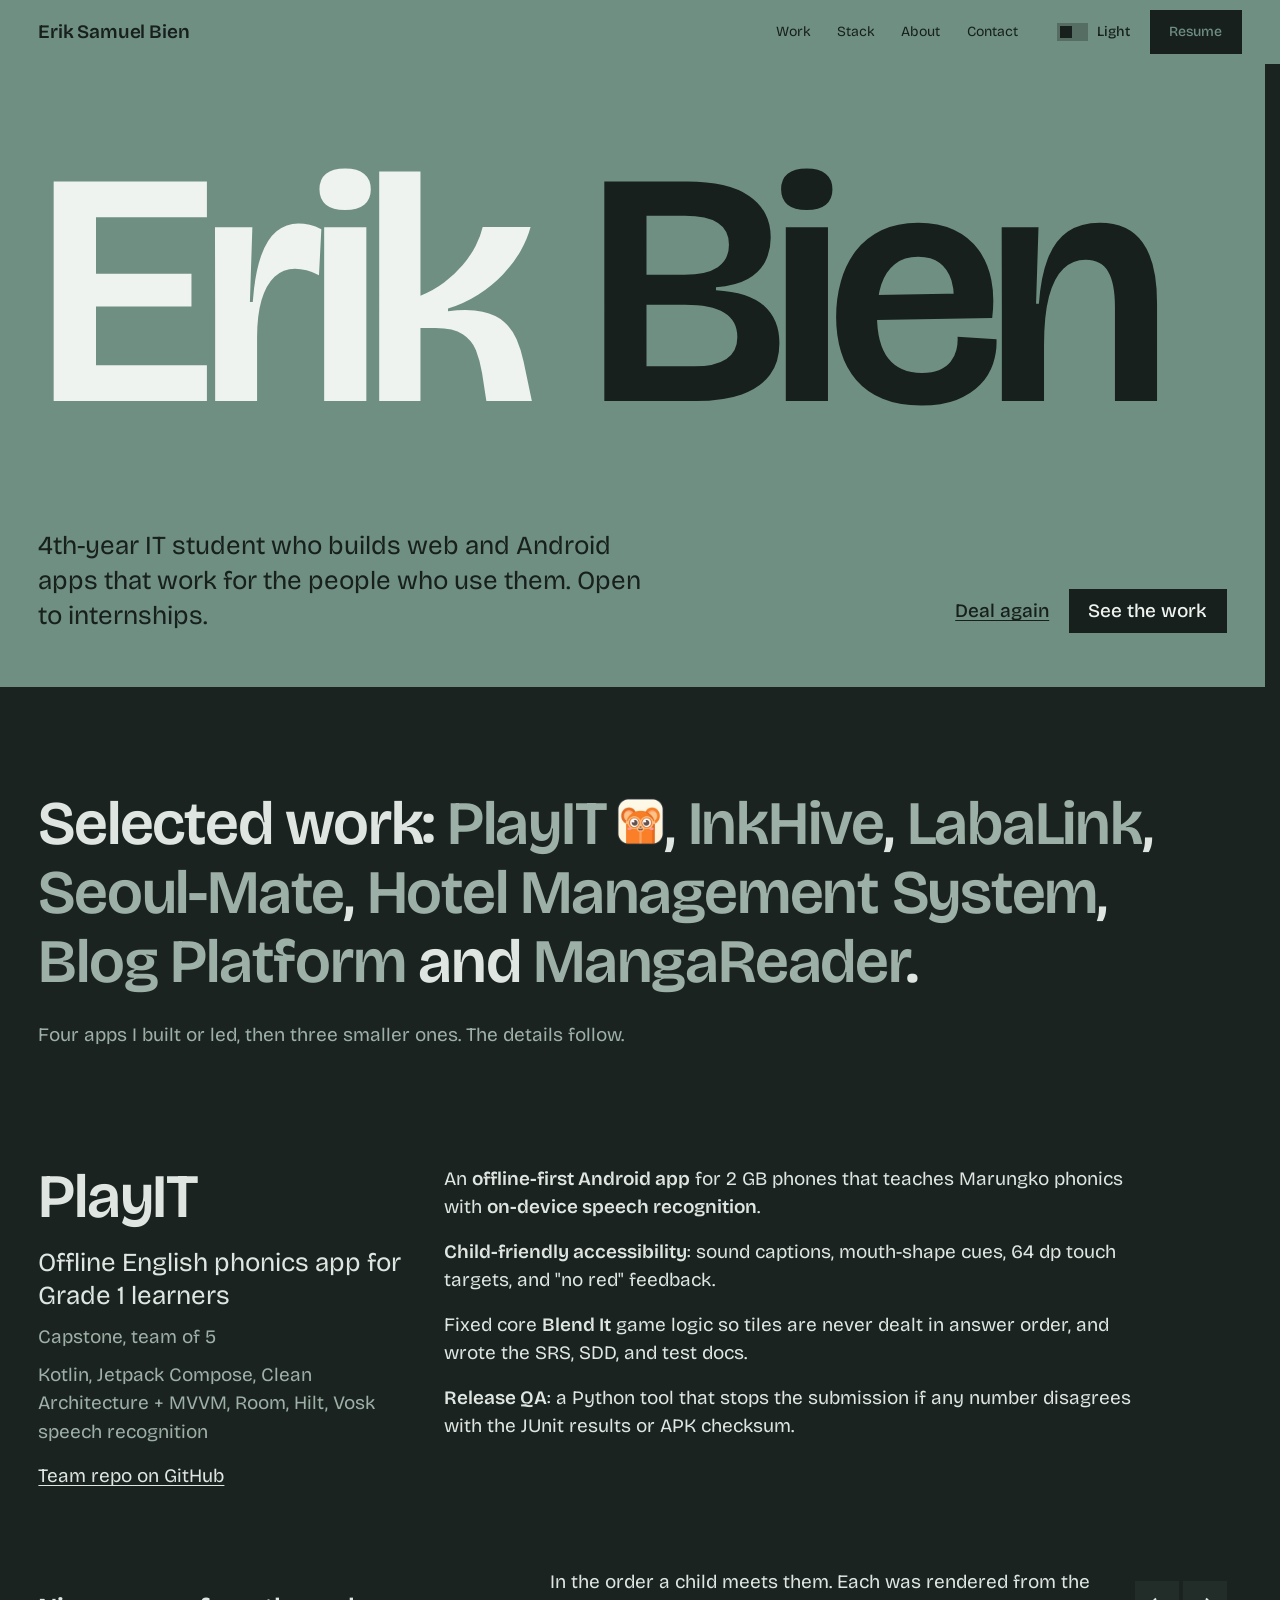
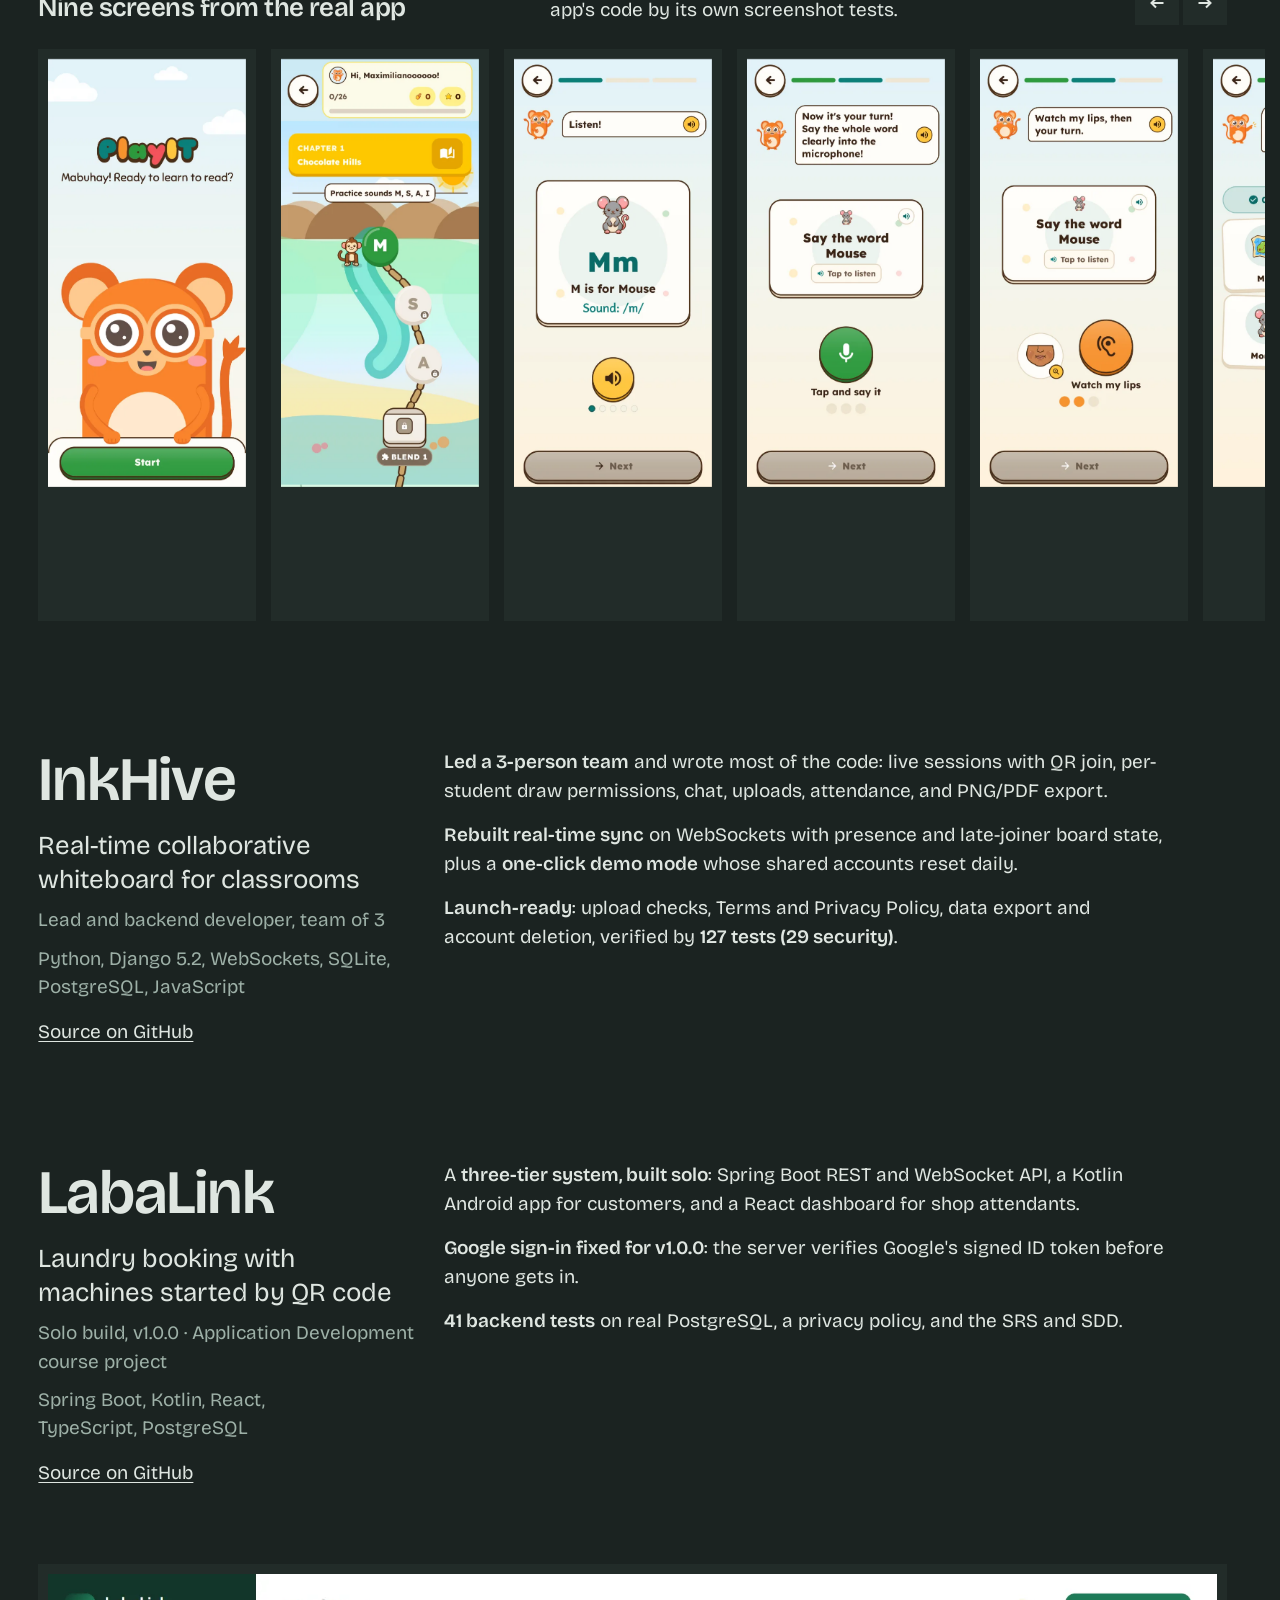
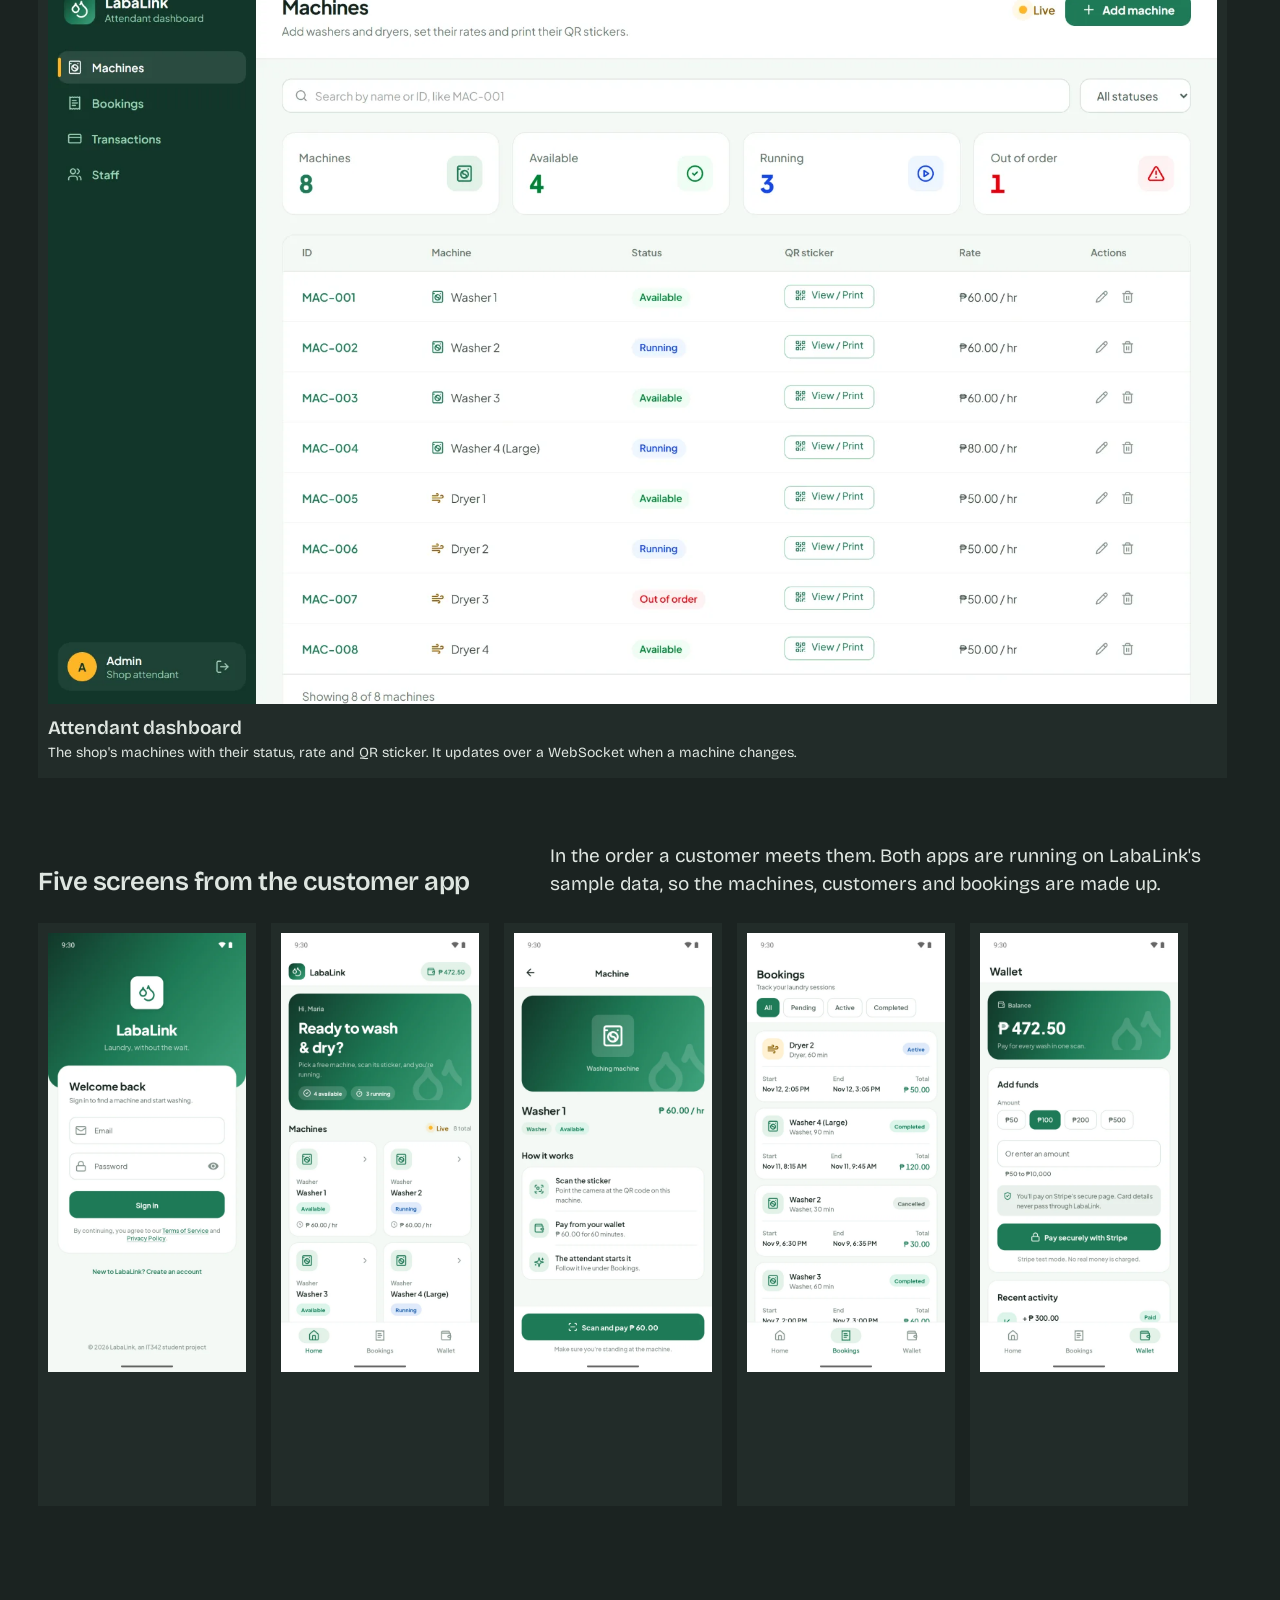
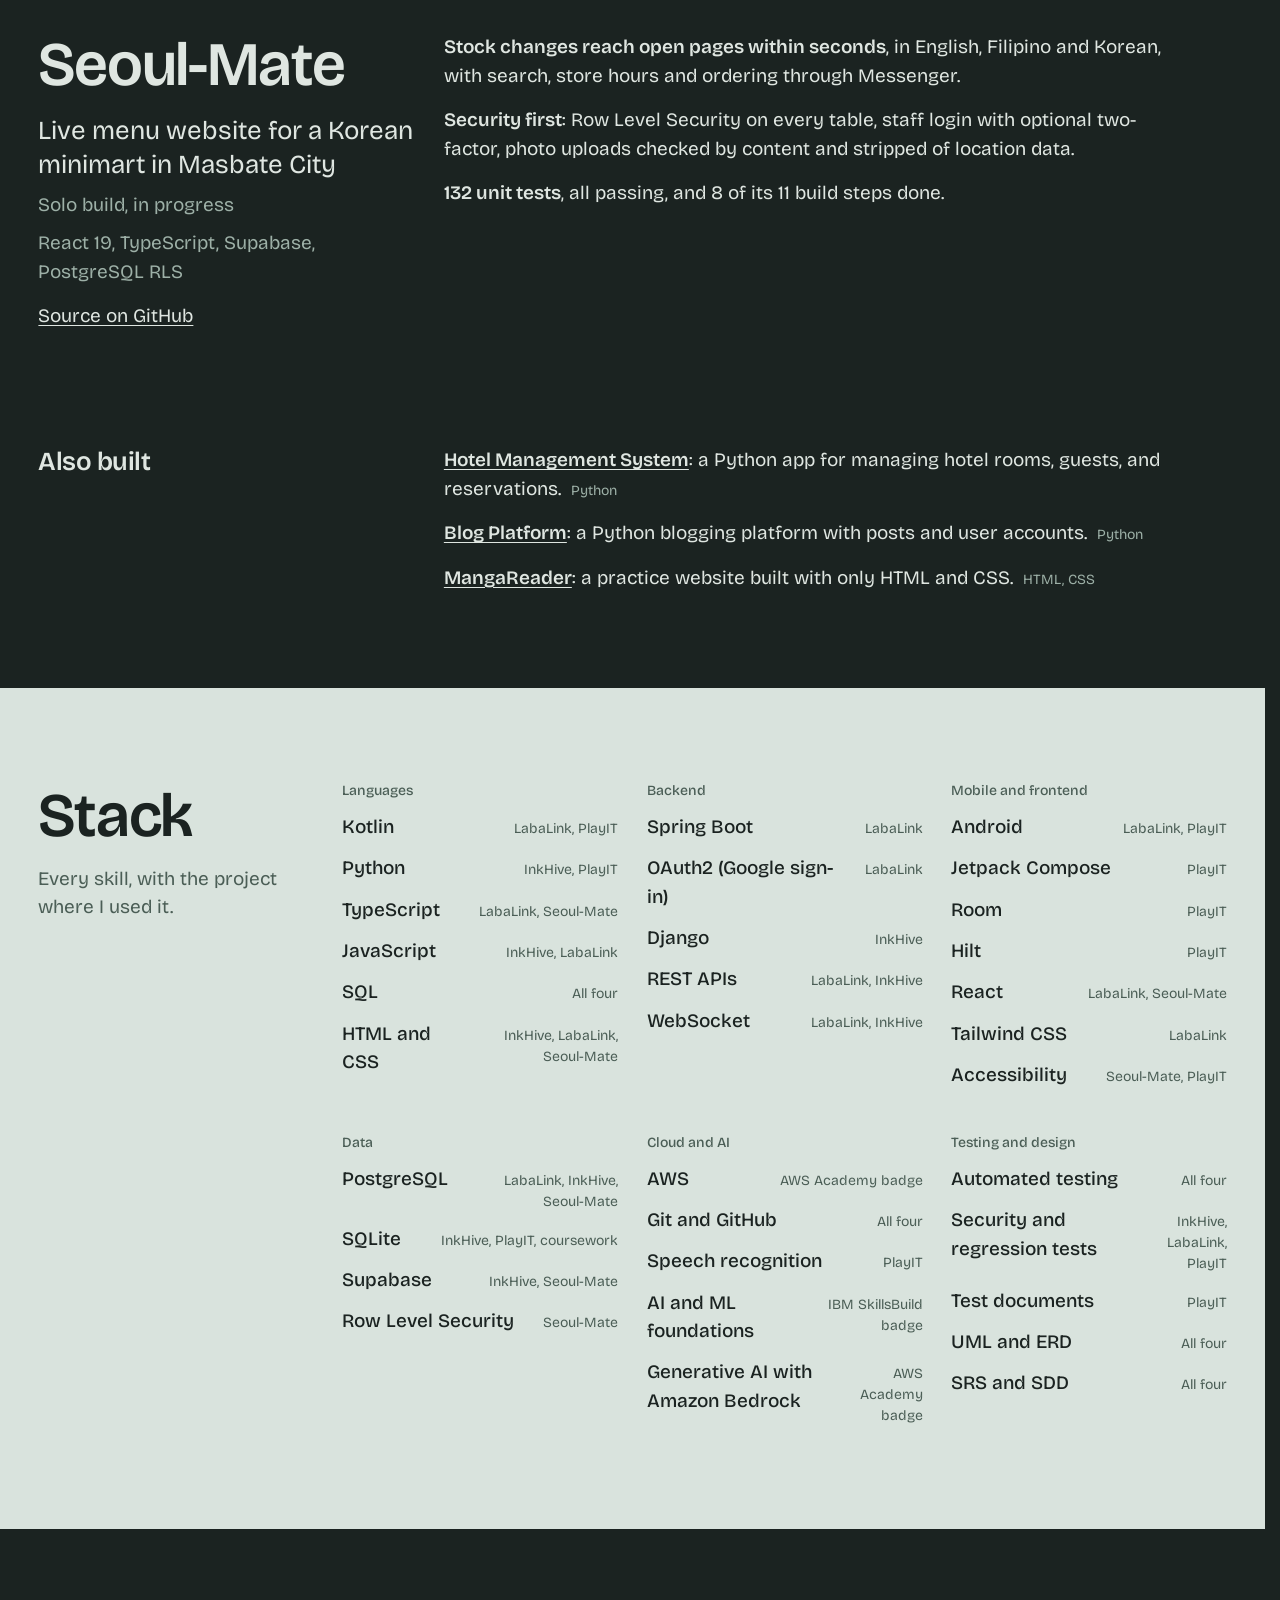
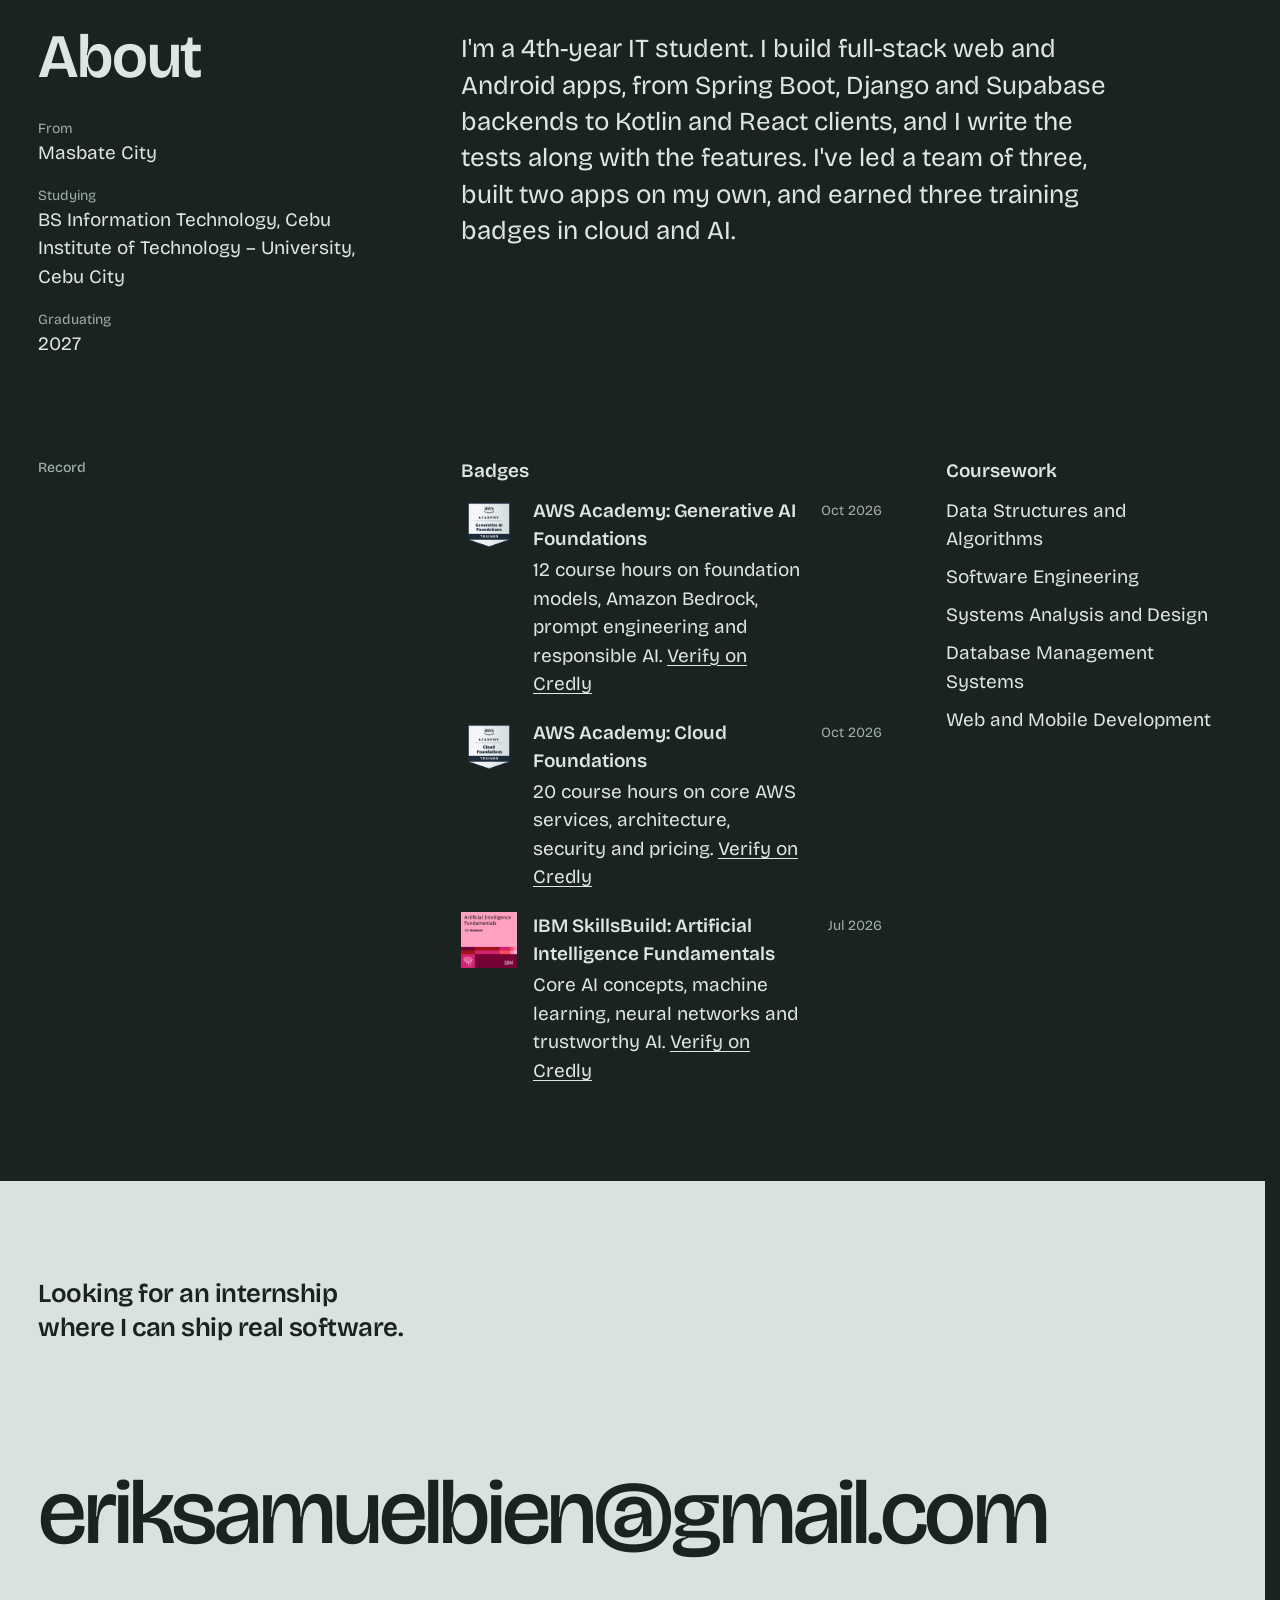
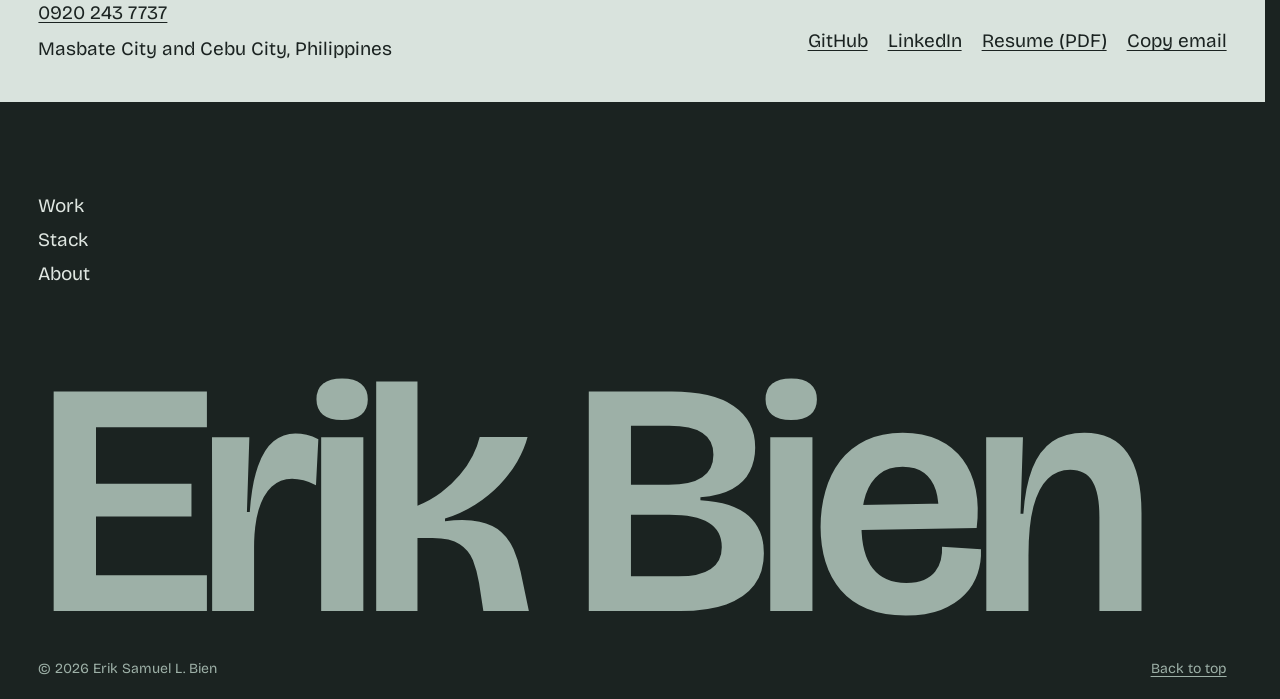
==== commit 93859919: "Drop InkHive's old name from its details" ====
--- a/index.html
+++ b/index.html
@@ -129,7 +129,7 @@
         <div class="proj-side">
           <h3 class="proj-h" id="ink-h">InkHive</h3>
           <p class="proj-what">Real-time collaborative whiteboard for classrooms</p>
-          <p class="proj-meta">Lead and backend developer, team of 3 · formerly COLLABoard</p>
+          <p class="proj-meta">Lead and backend developer, team of 3</p>
           <p class="proj-stack">Python, Django 5.2, WebSockets, SQLite, PostgreSQL, JavaScript</p>
           <a class="link" href="https://github.com/thatguyKire/InkHive" target="_blank" rel="noopener">Source on GitHub</a>
         </div>
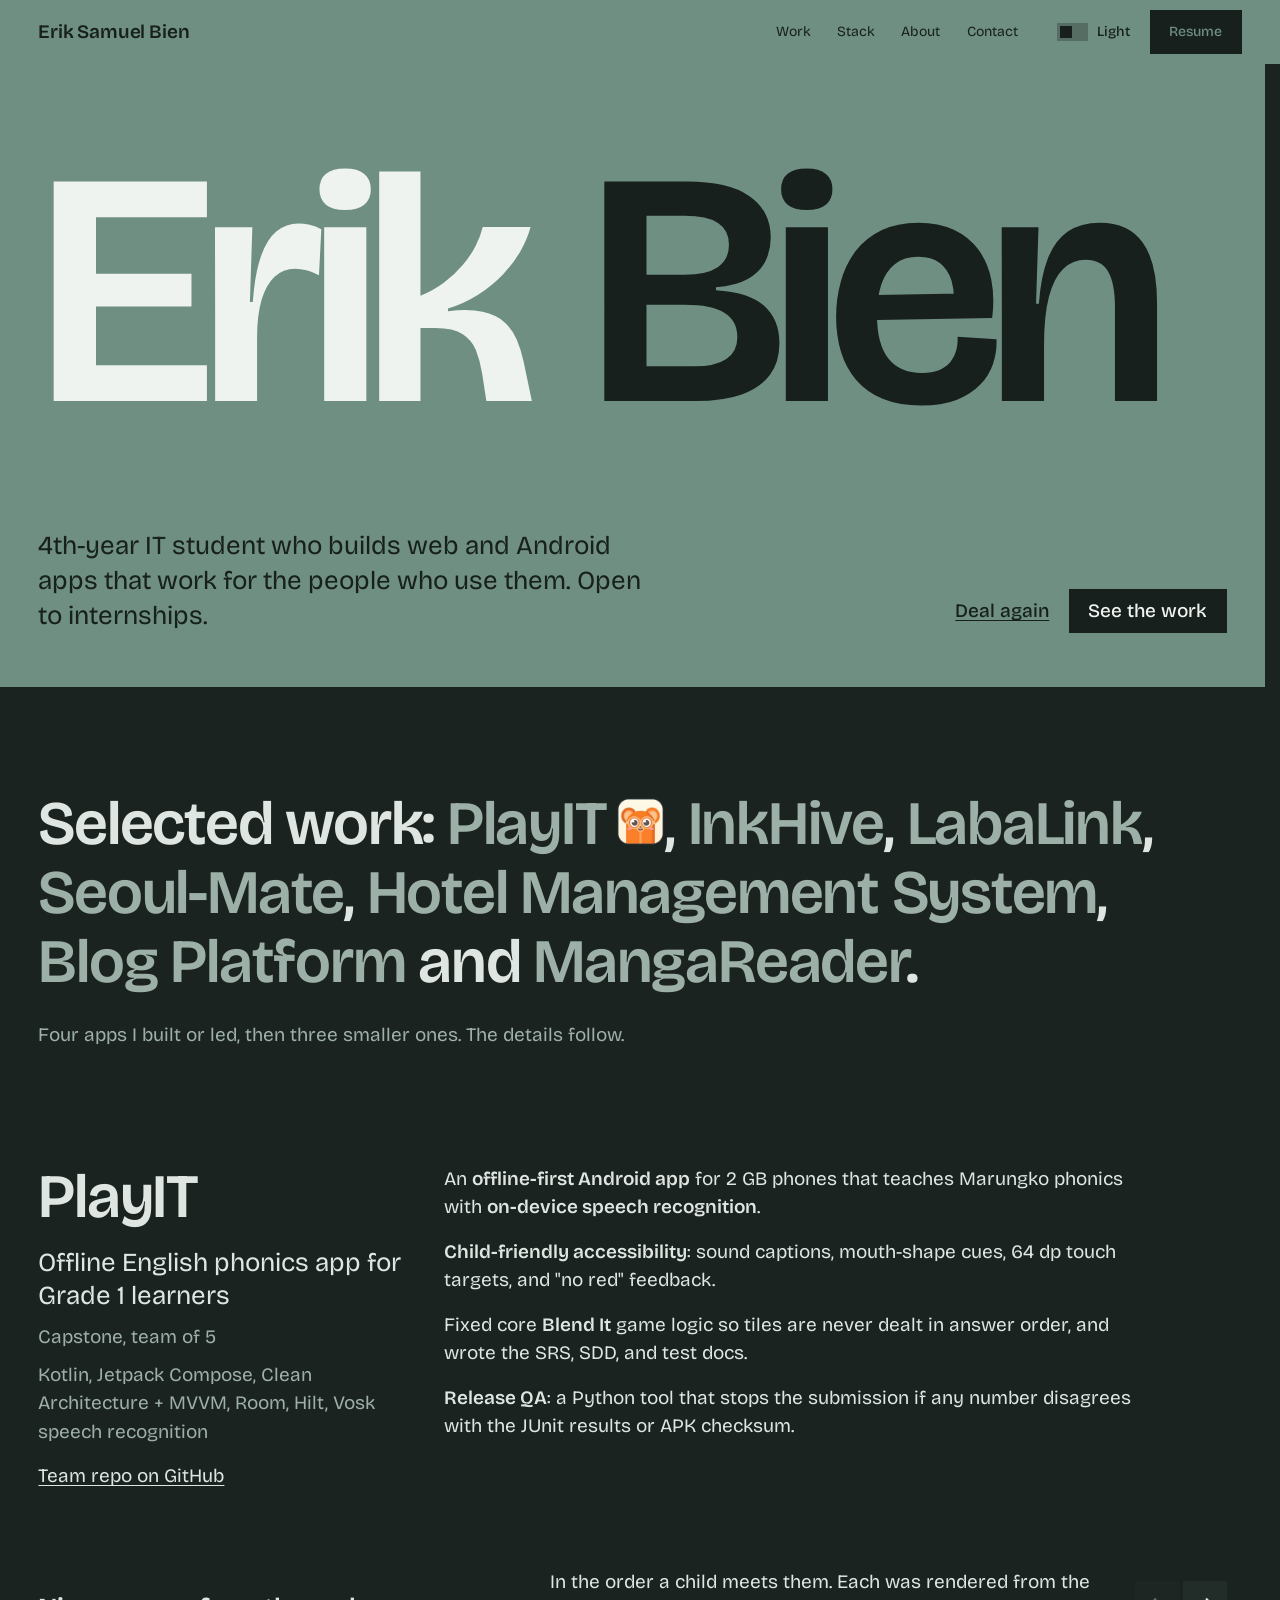
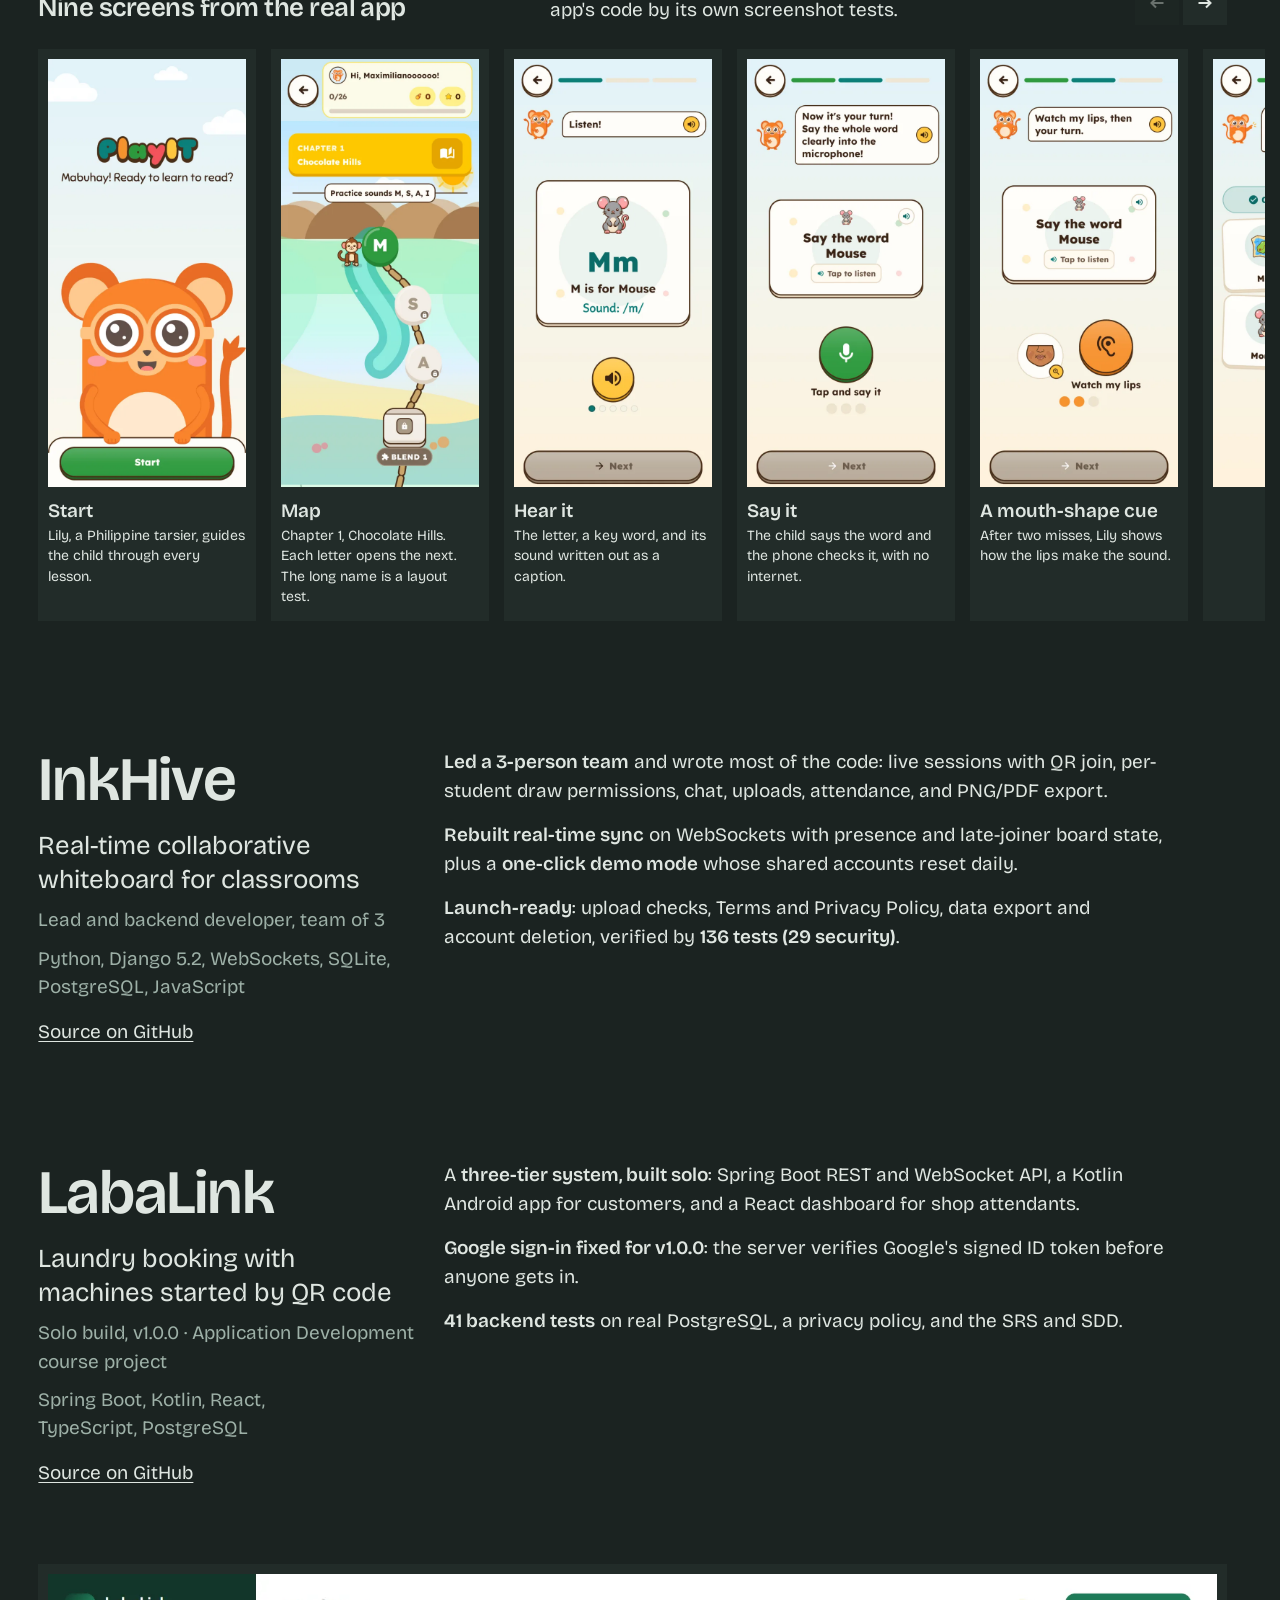
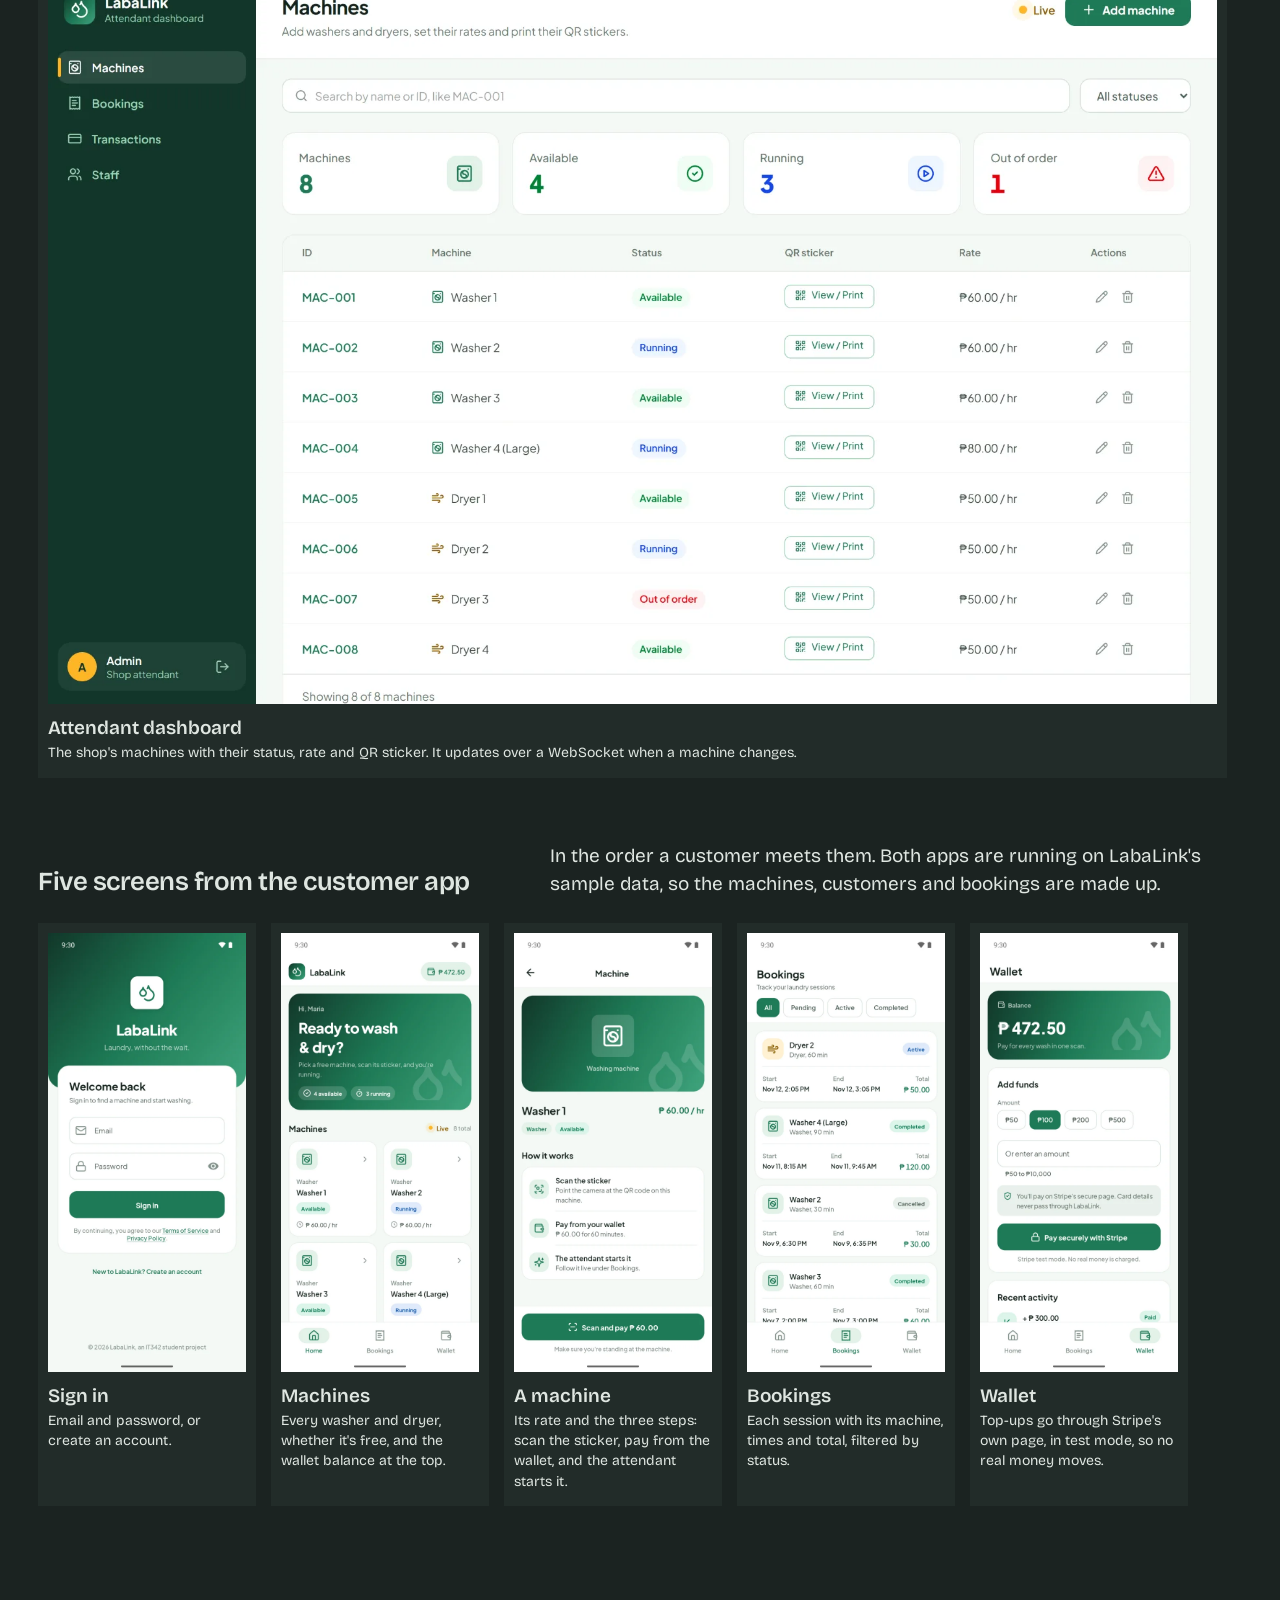
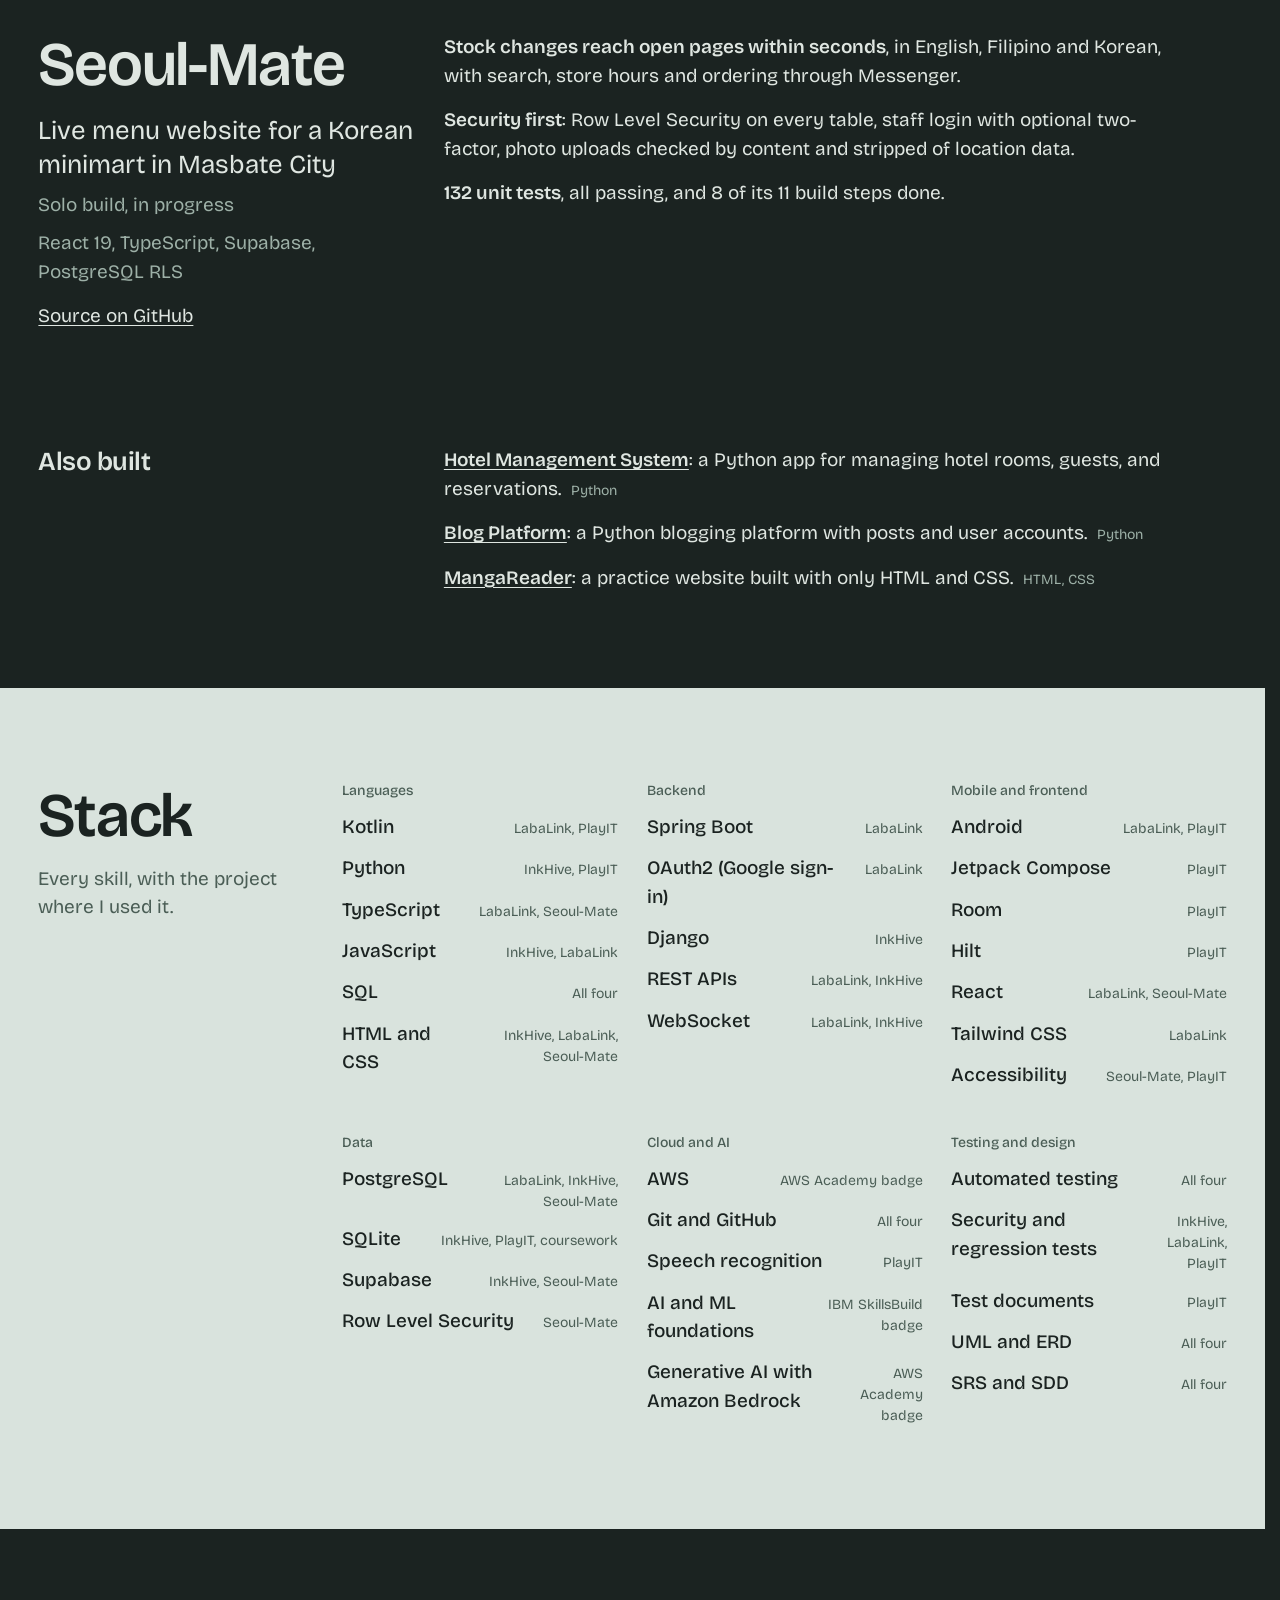
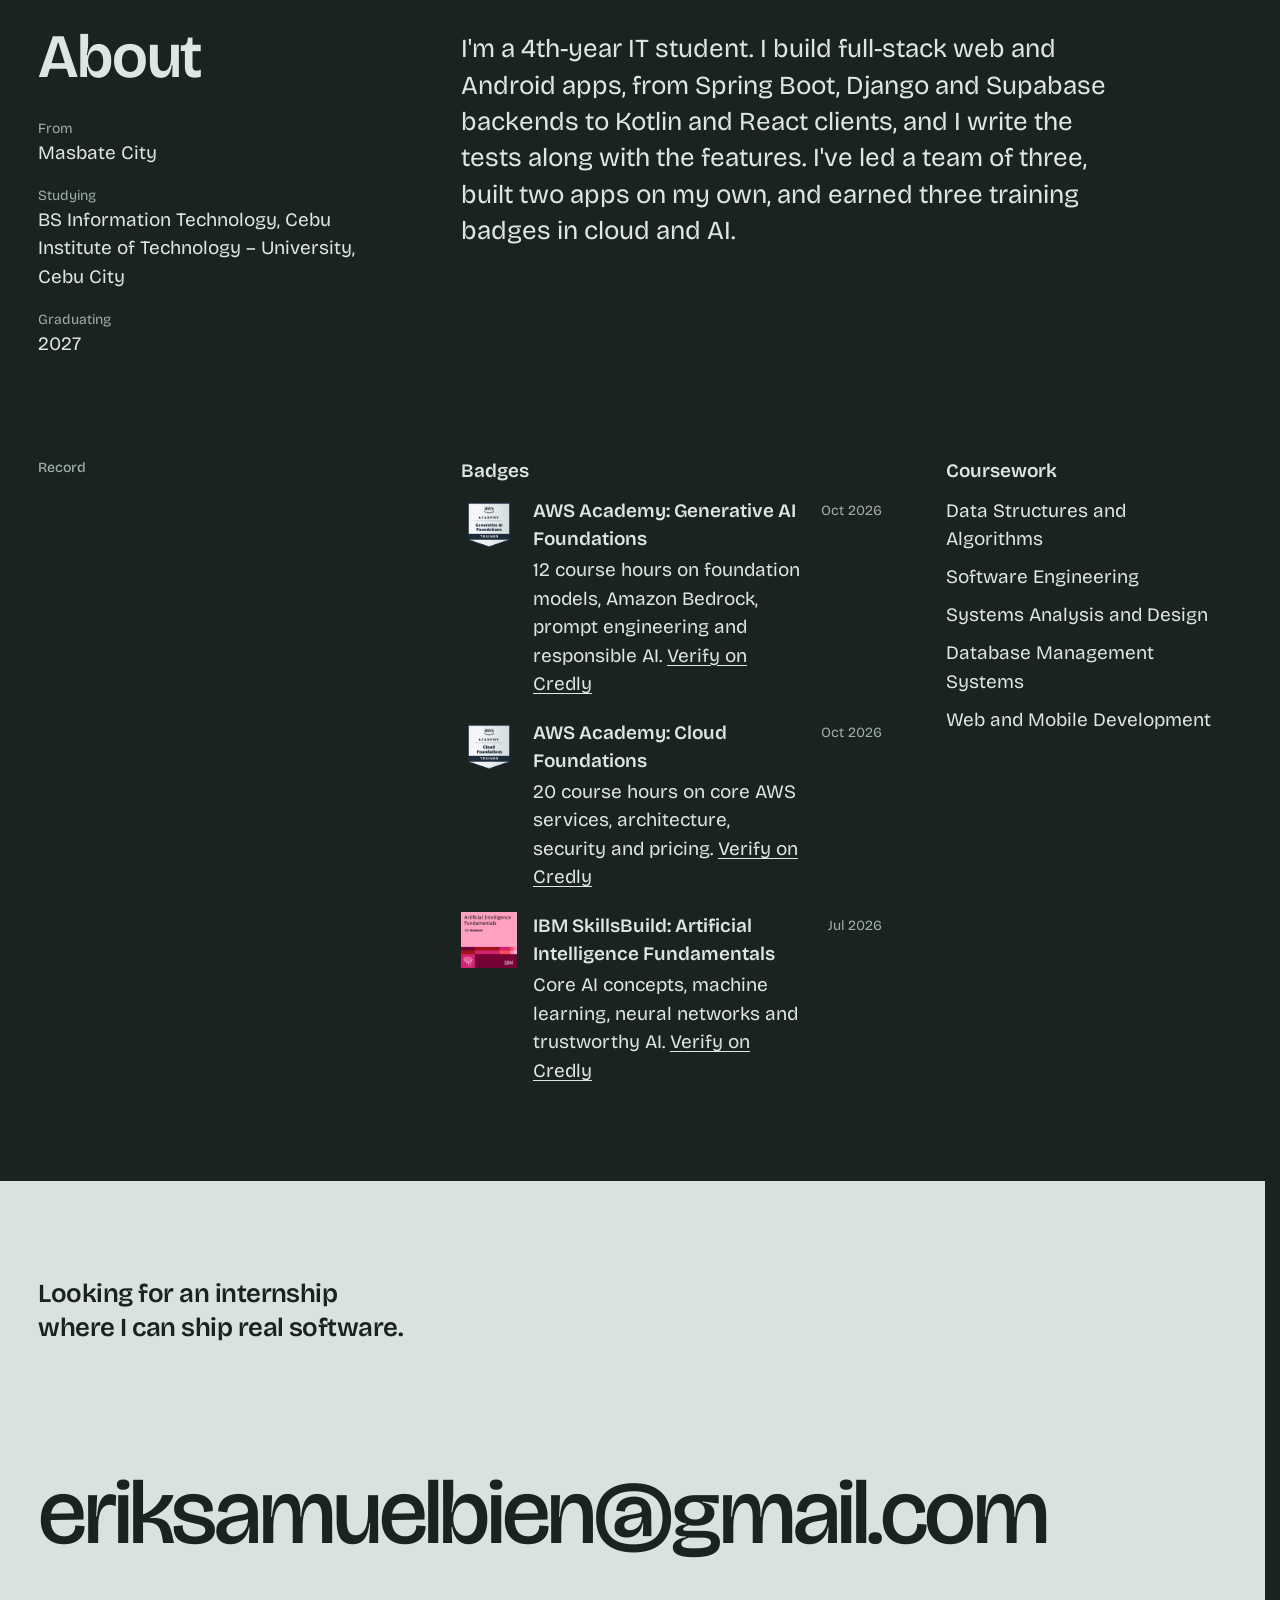
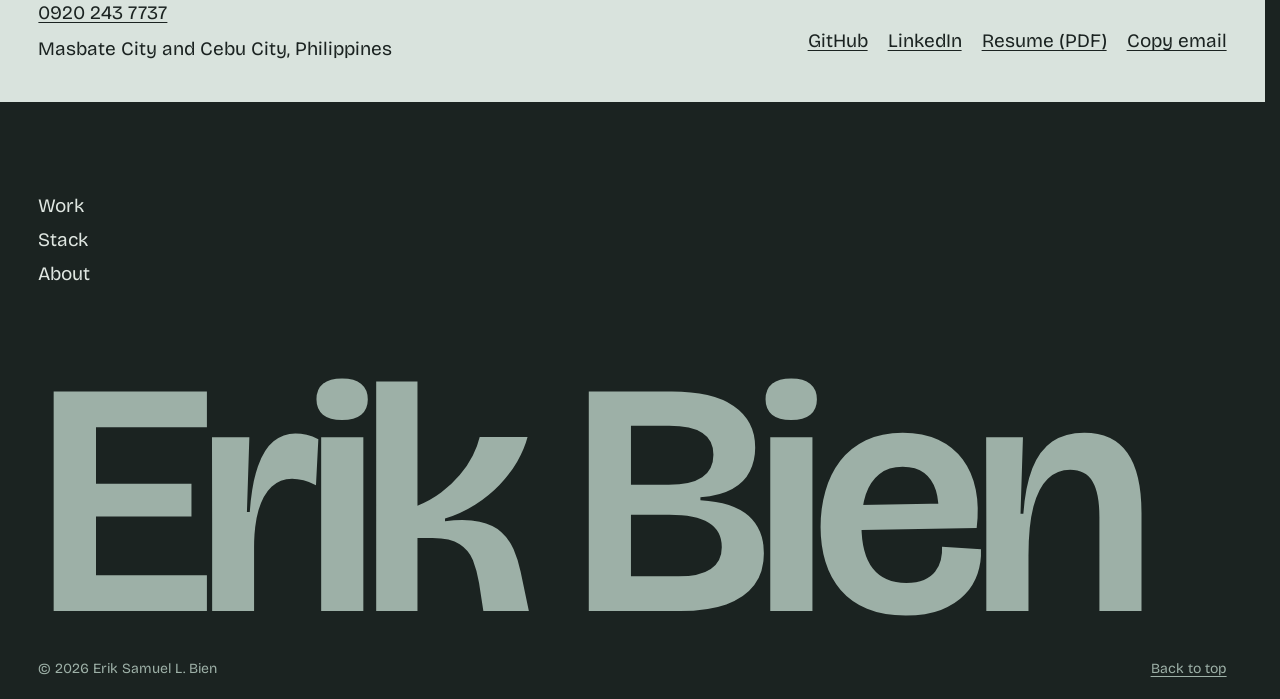
==== commit 1ca482a5: "Update InkHive's test count to 136" ====
--- a/index.html
+++ b/index.html
@@ -136,7 +136,7 @@
         <ul class="proj-points">
           <li><strong>Led a 3-person team</strong> and wrote most of the code: live sessions with QR join, per-student draw permissions, chat, uploads, attendance, and PNG/PDF export.</li>
           <li><strong>Rebuilt real-time sync</strong> on WebSockets with presence and late-joiner board state, plus a <strong>one-click demo mode</strong> whose shared accounts reset daily.</li>
-          <li><strong>Launch-ready</strong>: upload checks, Terms and Privacy Policy, data export and account deletion, verified by <strong>127 tests (29 security)</strong>.</li>
+          <li><strong>Launch-ready</strong>: upload checks, Terms and Privacy Policy, data export and account deletion, verified by <strong>136 tests (29 security)</strong>.</li>
         </ul>
       </article>
 
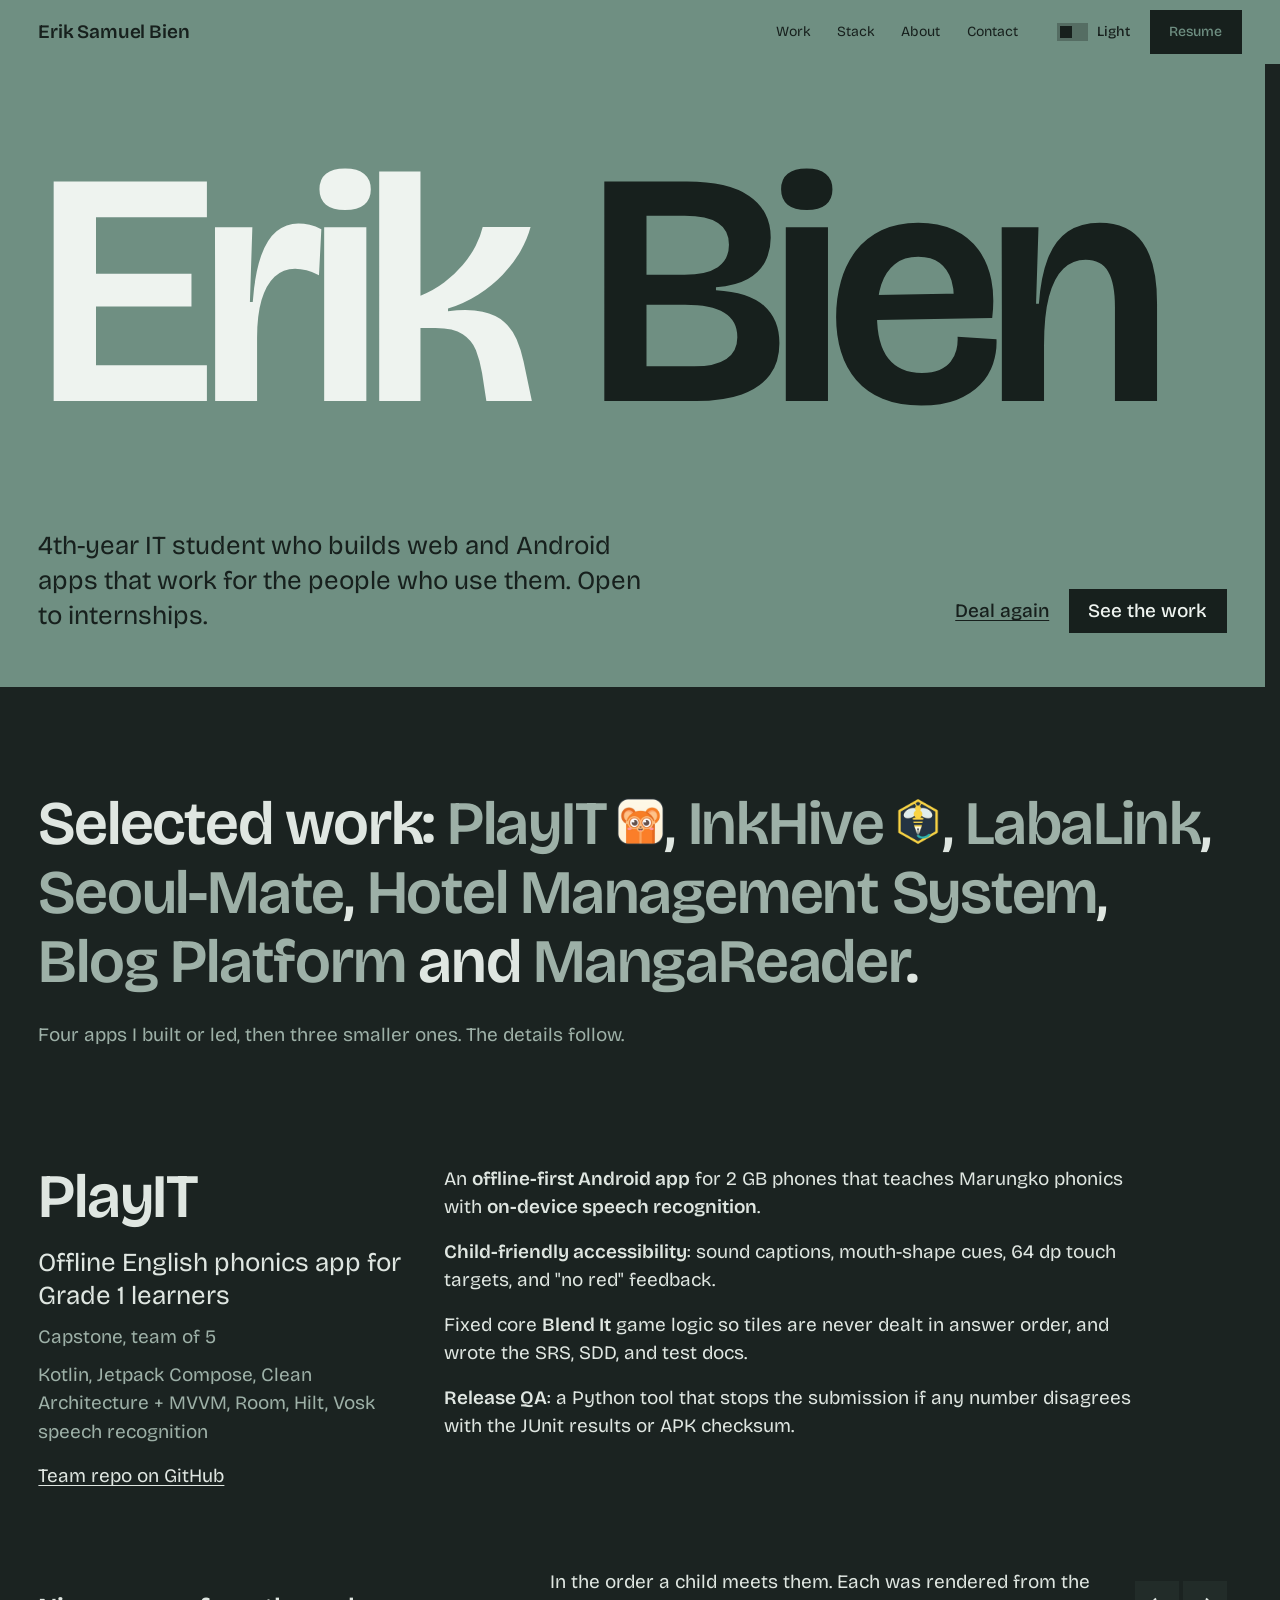
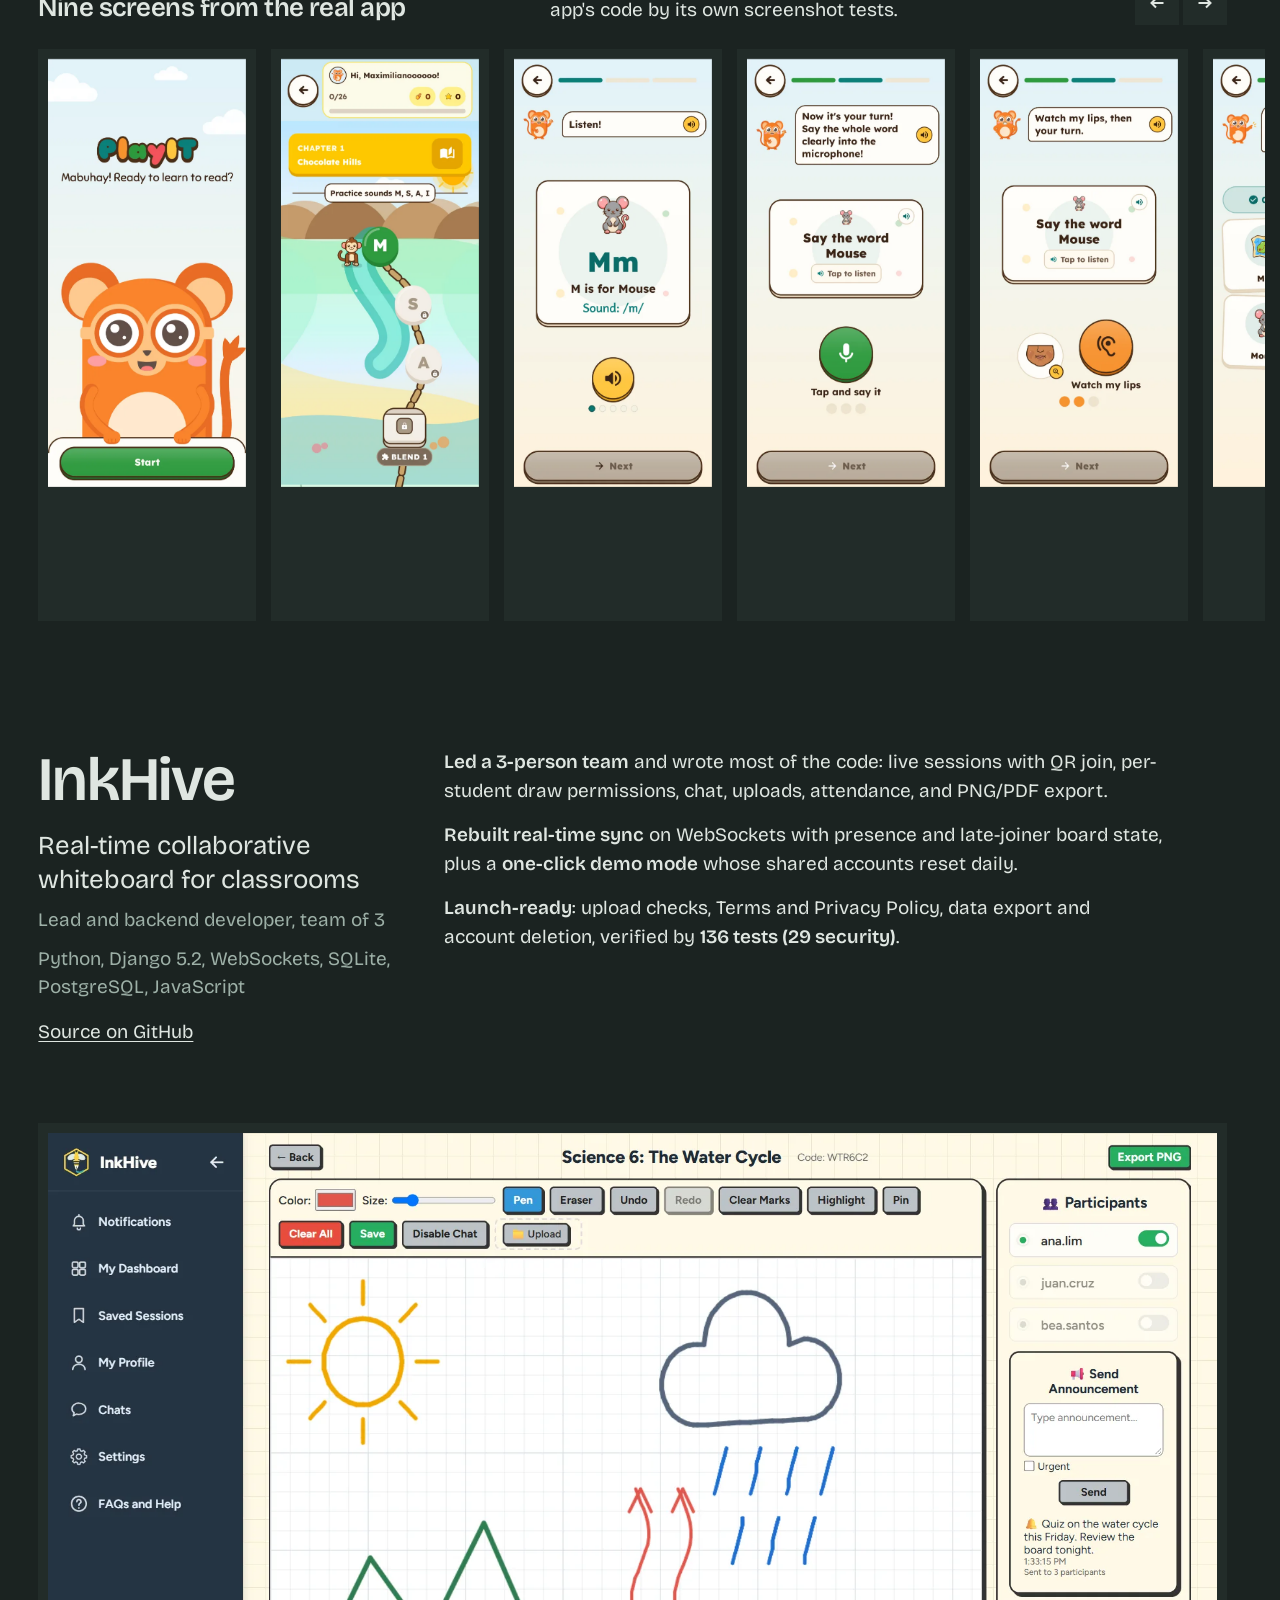
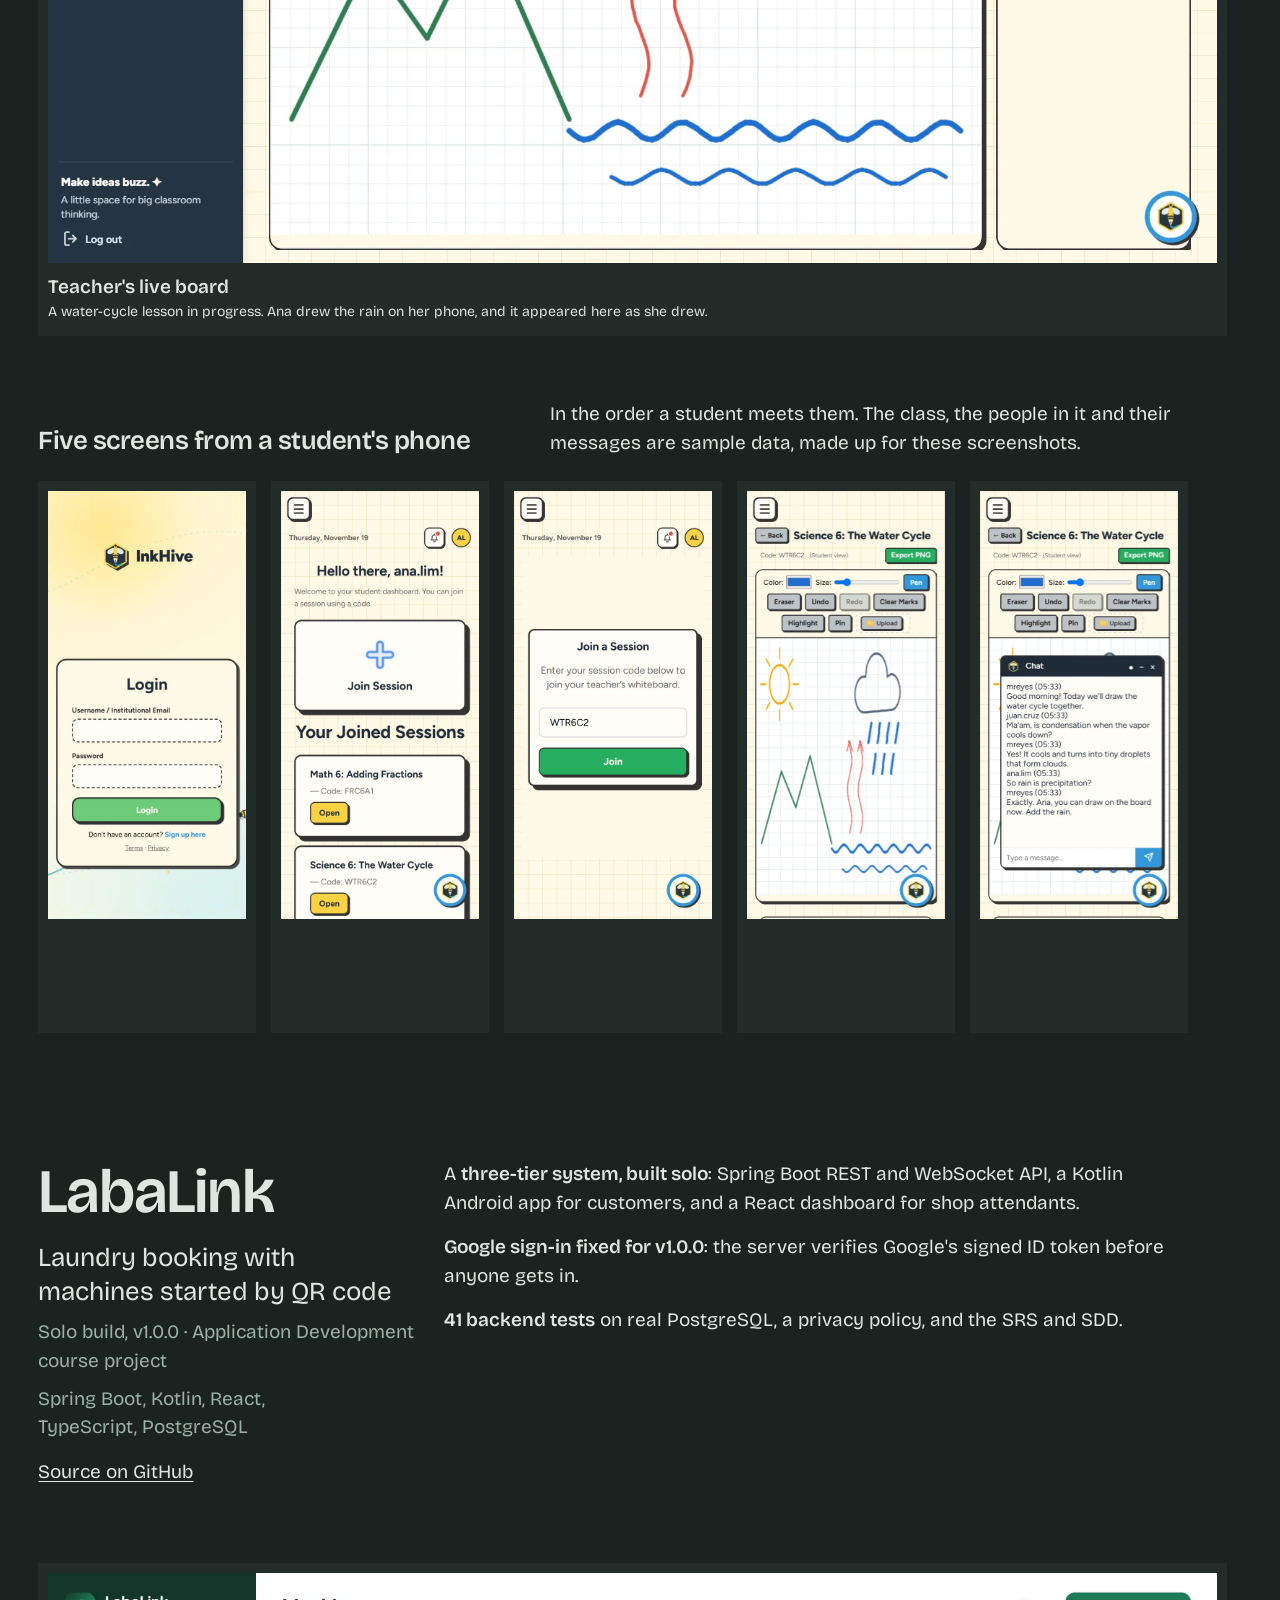
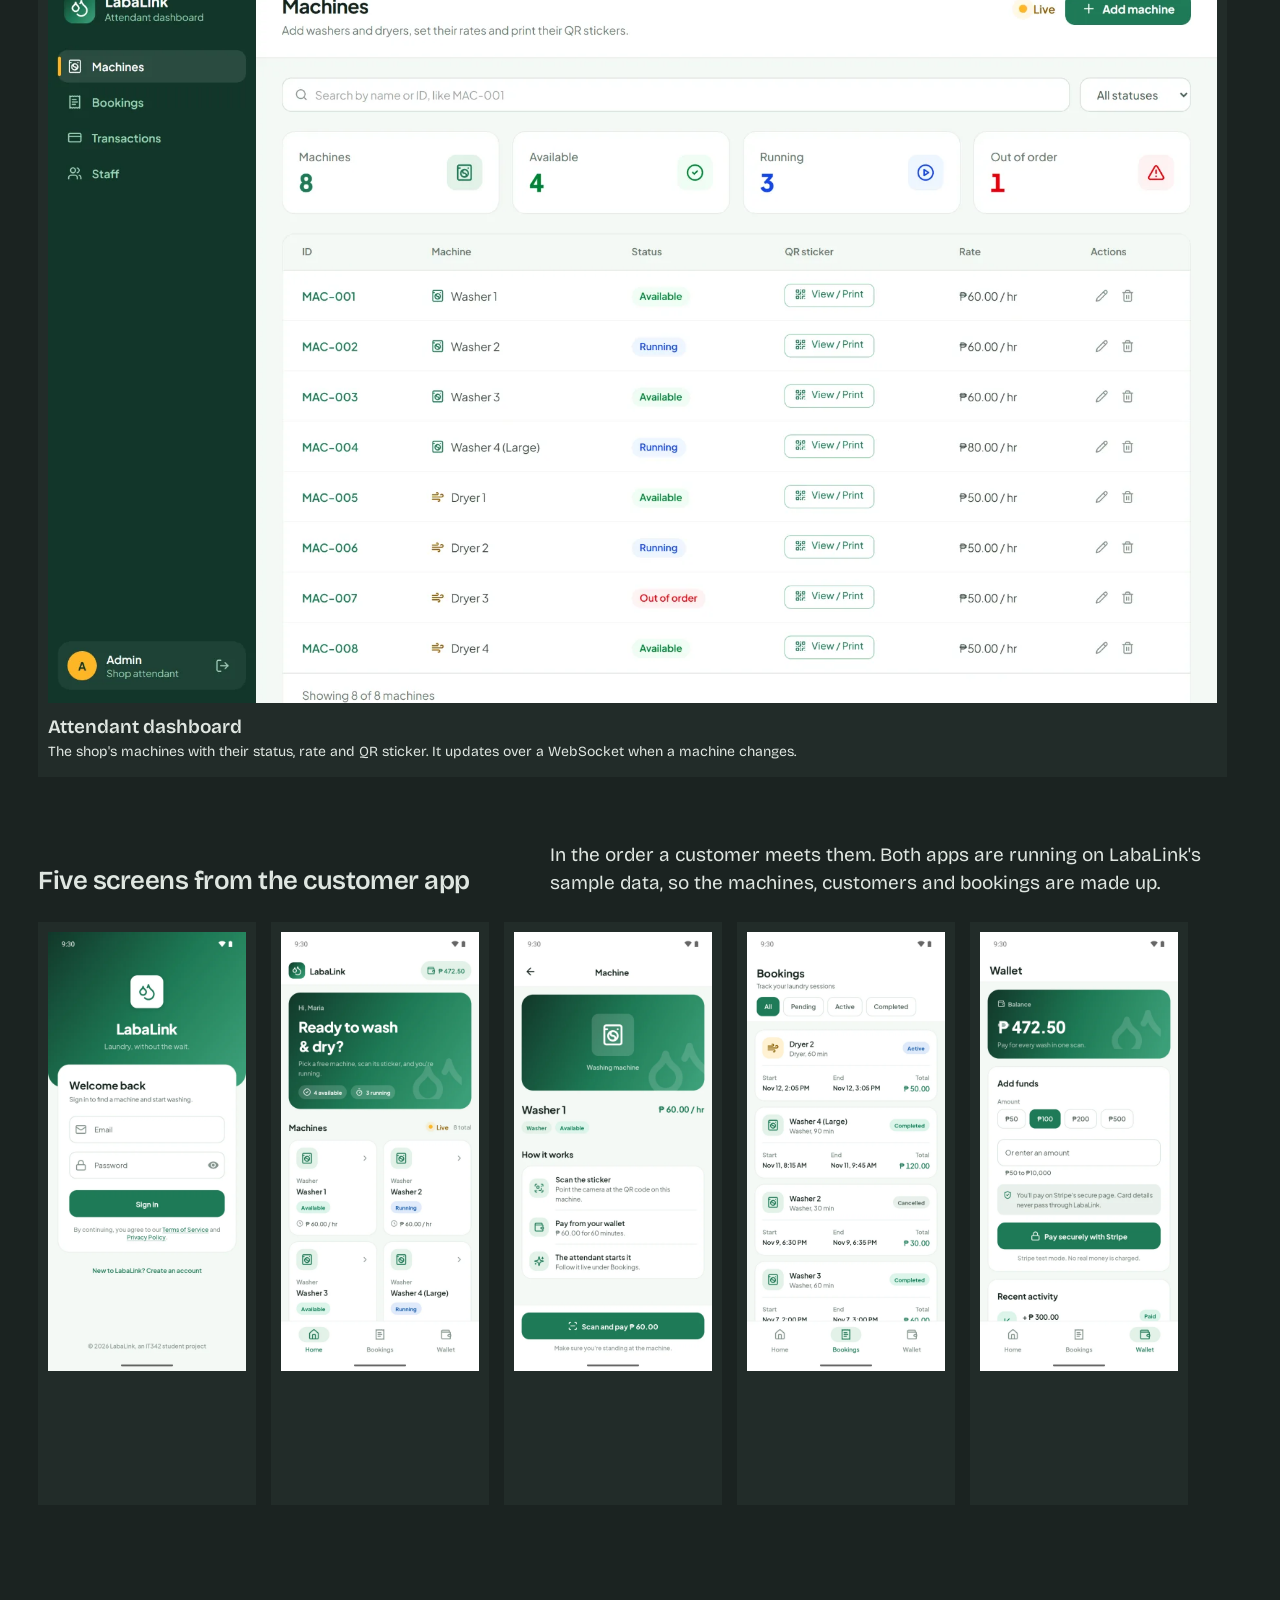
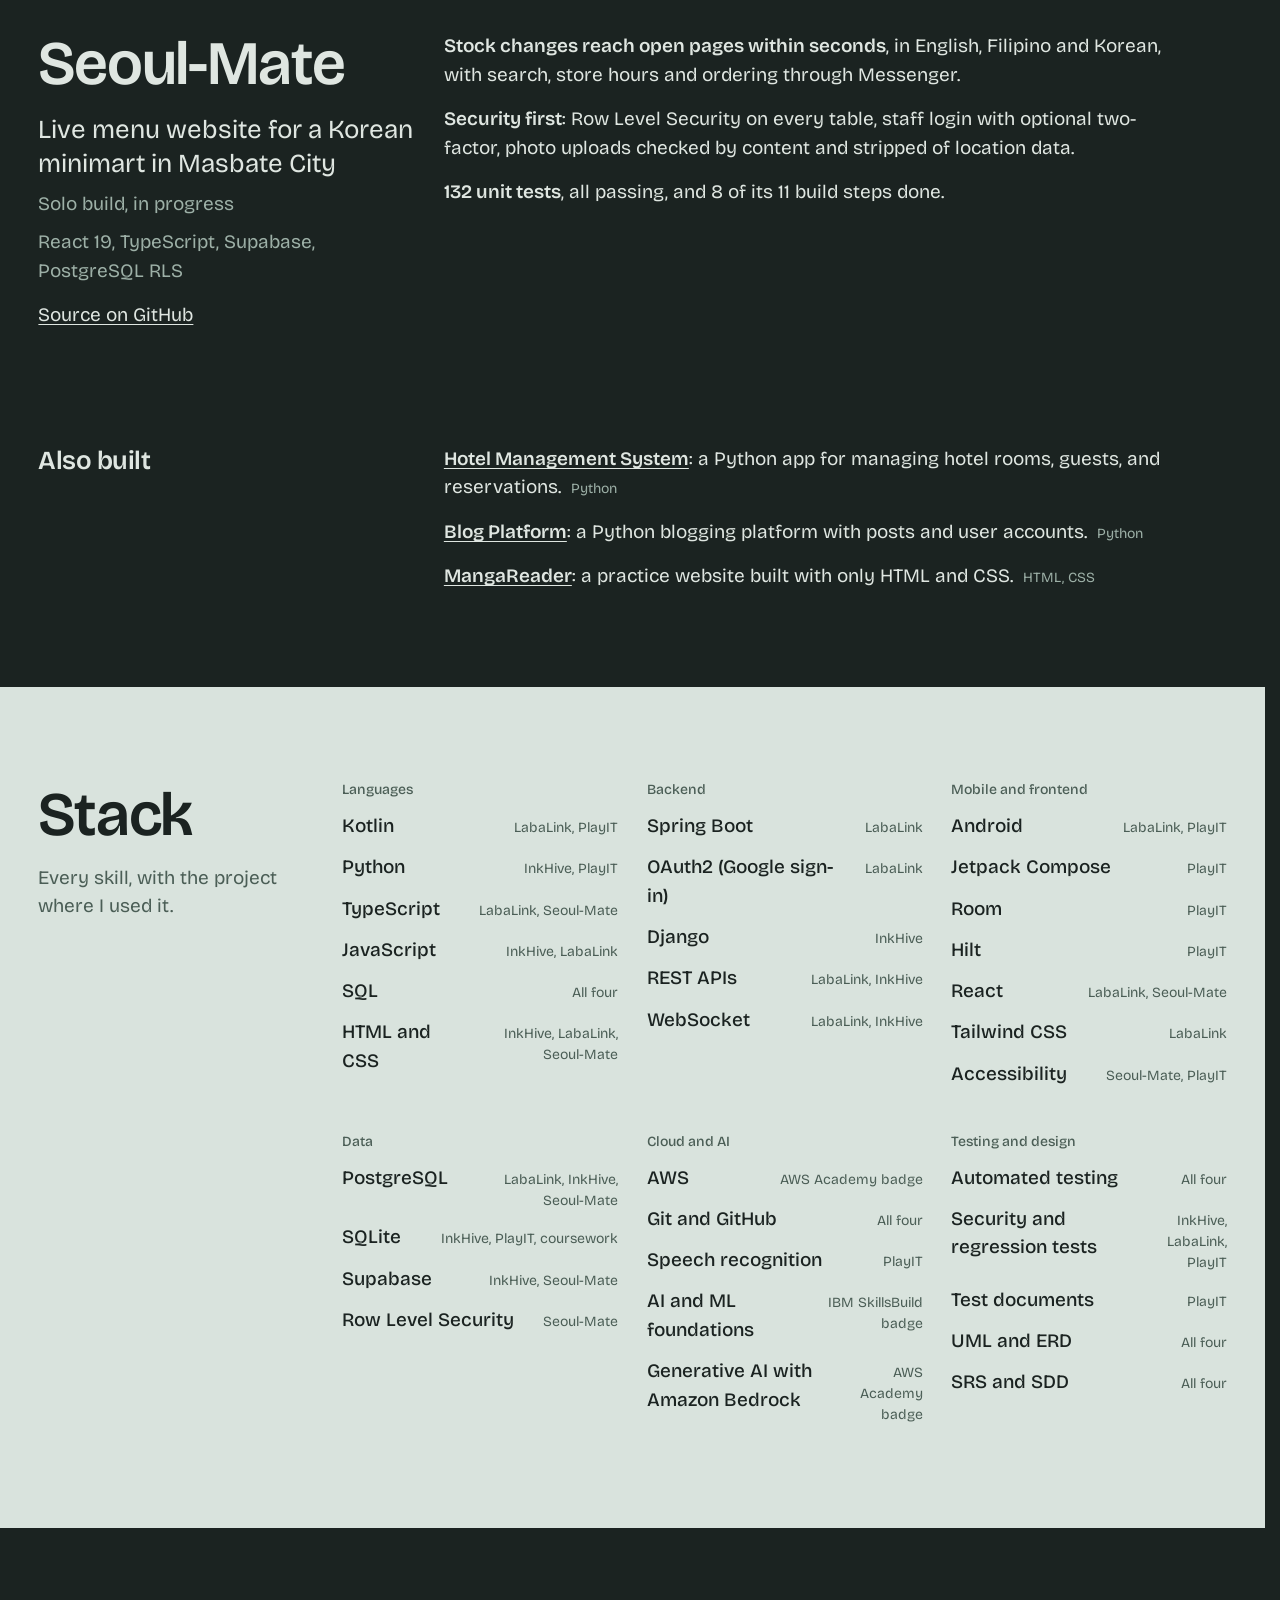
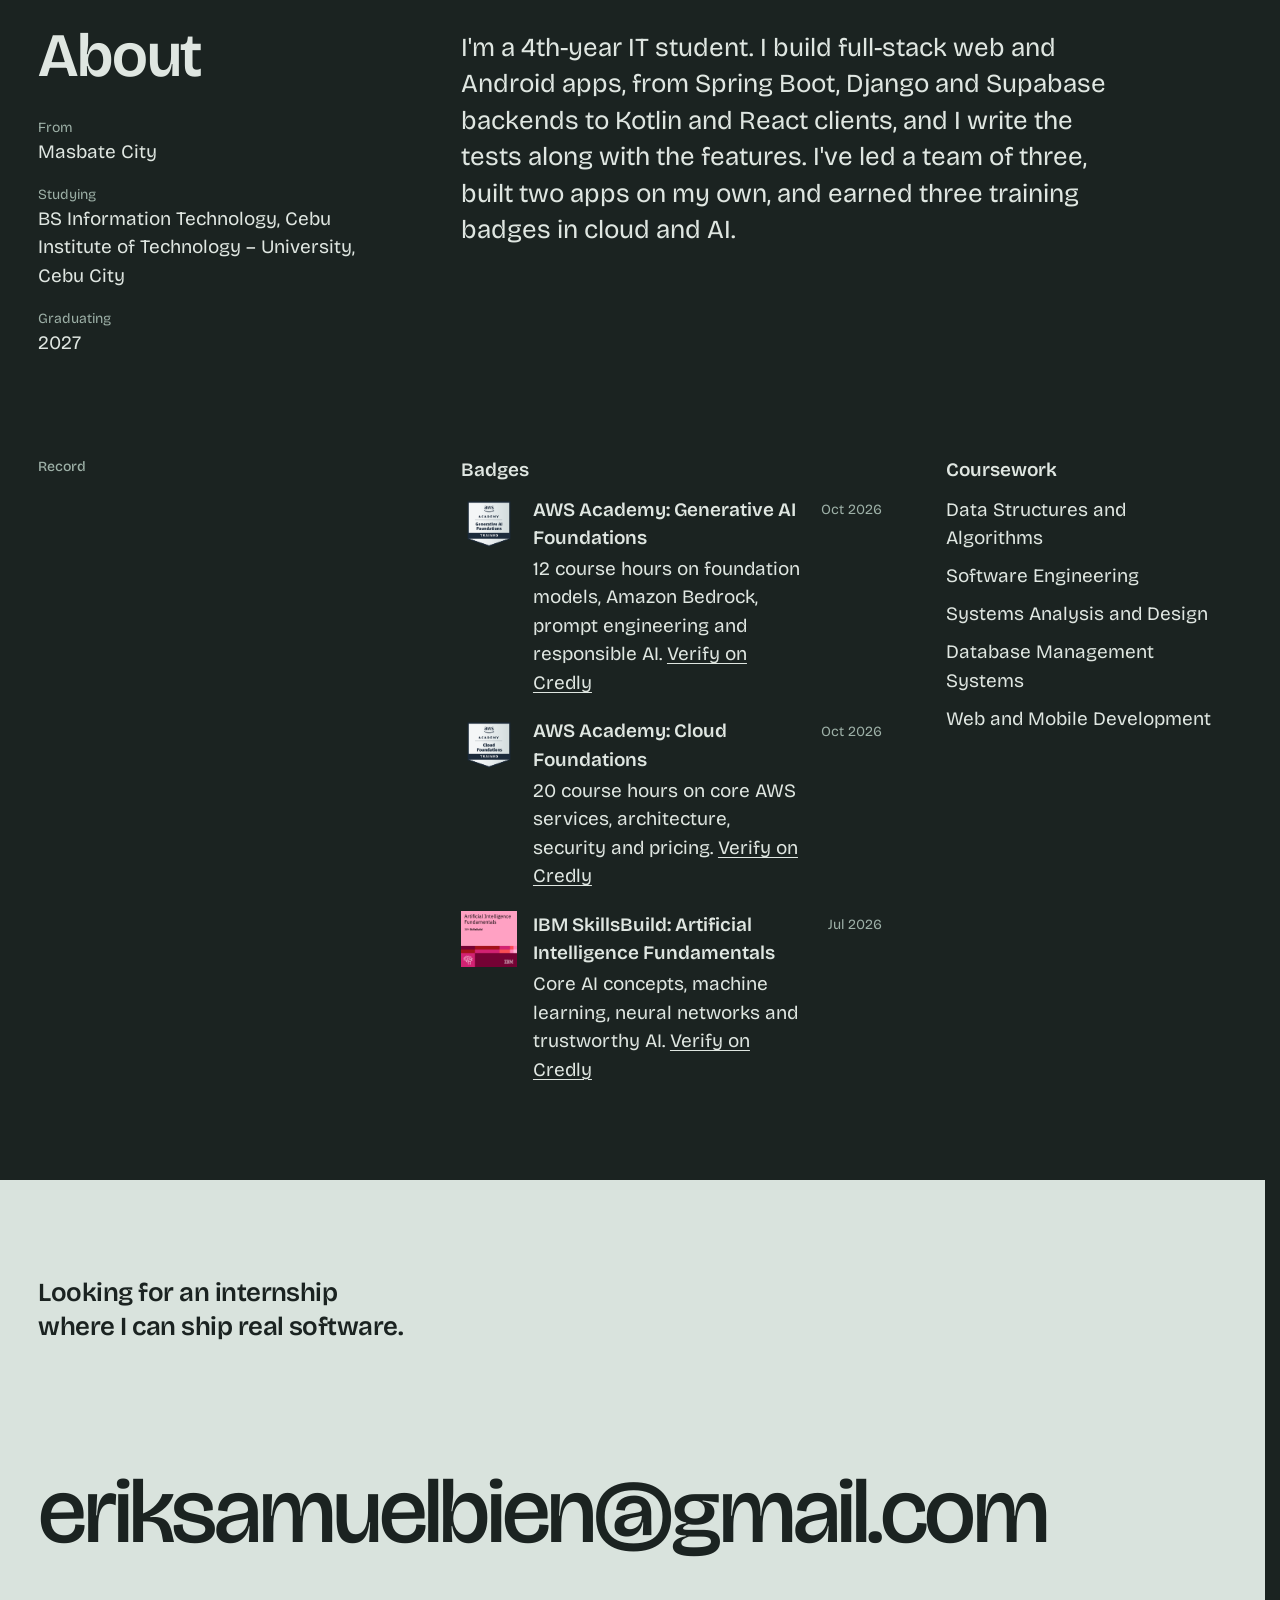
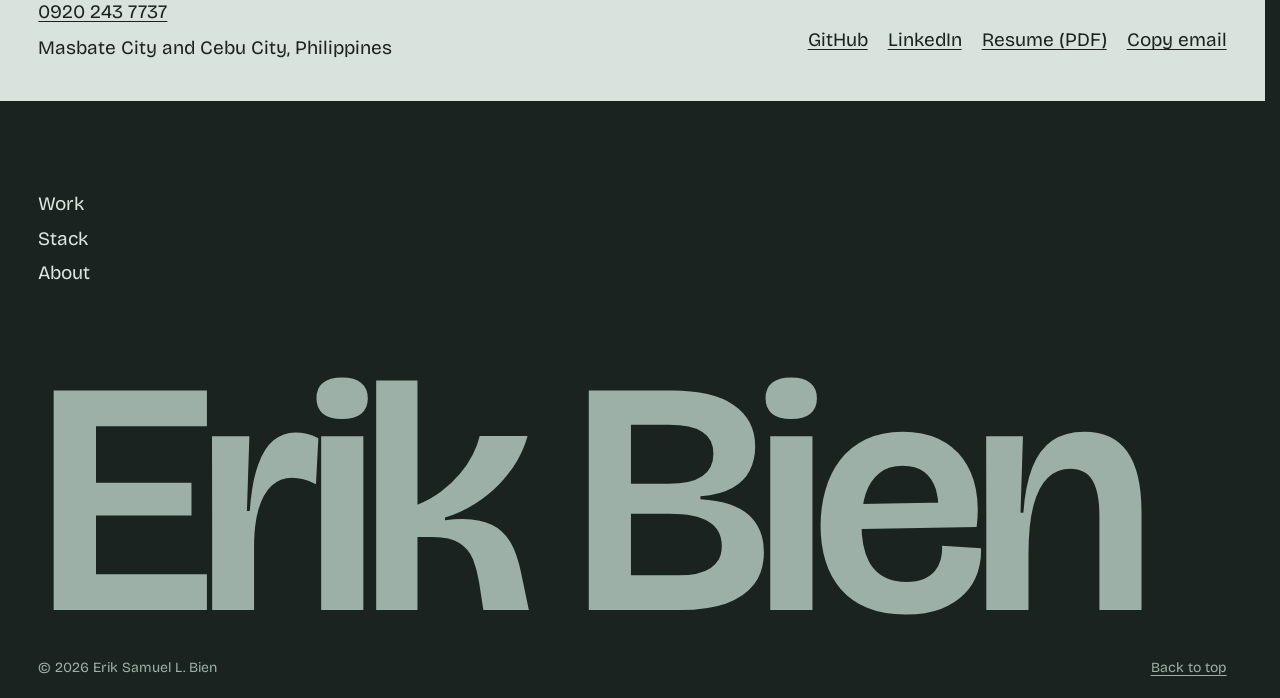
==== commit 013d1c8b: "Show InkHive's redesign: the live board and five student screens Adds the teacher's live board wide " ====
--- a/index.html
+++ b/index.html
@@ -75,7 +75,7 @@
         <h2 class="names-h" id="work-h">Selected work:</h2>
         <ul class="names-list">
           <li><a href="#play">PlayIT<span class="frame" aria-hidden="true"><img src="assets/playit/logo.webp" width="256" height="256" alt=""></span></a>,</li>
-          <li><a href="#ink">InkHive</a>,</li>
+          <li><a href="#ink">InkHive<span class="frame" aria-hidden="true"><img src="assets/inkhive/logo.webp" width="256" height="256" alt=""></span></a>,</li>
           <li><a href="#laba">LabaLink</a>,</li>
           <li><a class="whole" href="#seoul">Seoul-Mate</a>,</li>
           <li><a href="#also">Hotel Management System</a>,</li>
@@ -139,6 +139,27 @@
           <li><strong>Launch-ready</strong>: upload checks, Terms and Privacy Policy, data export and account deletion, verified by <strong>136 tests (29 security)</strong>.</li>
         </ul>
       </article>
+
+      <div class="show" id="show-ink">
+        <figure class="wide"><img src="assets/inkhive/live-board.webp" width="1800" height="1125" loading="lazy" decoding="async" alt="InkHive's teacher view of Science 6: The Water Cycle on a laptop: the side menu, the drawing toolbar, a board with a sun, a cloud with rain under it, a mountain, the sea and red evaporation arrows, the participants ana.lim with drawing on, juan.cruz and bea.santos, and an announcement about Friday's quiz."><figcaption><b>Teacher's live board</b> A water-cycle lesson in progress. Ana drew the rain on her phone, and it appeared here as she drew.</figcaption></figure>
+        <div class="show-head">
+          <h4 class="show-h">Five screens from a student's phone</h4>
+          <div class="show-say">
+            <p>In the order a student meets them. The class, the people in it and their messages are sample data, made up for these screenshots.</p>
+            <div class="reel-nav">
+              <button class="reel-btn" type="button" aria-label="Earlier screens"><svg viewBox="0 0 16 16" aria-hidden="true"><path d="M14.5 8h-12M7 3.5 2.5 8 7 12.5"/></svg></button>
+              <button class="reel-btn" type="button" aria-label="Later screens"><svg viewBox="0 0 16 16" aria-hidden="true"><path d="M1.5 8h12M9 3.5 13.5 8 9 12.5"/></svg></button>
+            </div>
+          </div>
+        </div>
+        <ol class="reel" tabindex="0" aria-label="InkHive student screens, in the order a student meets them">
+          <li><figure><img src="assets/inkhive/login.webp" width="548" height="1186" loading="lazy" decoding="async" alt="InkHive's sign-in screen on a phone: the bee logo and the InkHive name, a Login card with username and password fields, a green Login button and a link to sign up."><figcaption><b>Sign in</b> Username or school email, and a password.</figcaption></figure></li>
+          <li><figure><img src="assets/inkhive/dashboard.webp" width="548" height="1186" loading="lazy" decoding="async" alt="InkHive's student dashboard: Hello there, ana.lim!, a Join Session card, and her classes Math 6: Adding Fractions and Science 6: The Water Cycle with their codes and Open buttons."><figcaption><b>Dashboard</b> Join a new class, or open one already joined.</figcaption></figure></li>
+          <li><figure><img src="assets/inkhive/join.webp" width="548" height="1186" loading="lazy" decoding="async" alt="InkHive's Join a Session card with the code WTR6C2 typed in and a green Join button."><figcaption><b>Join with a code</b> The teacher shares a code or a QR code for the class.</figcaption></figure></li>
+          <li><figure><img src="assets/inkhive/board.webp" width="548" height="1186" loading="lazy" decoding="async" alt="The Water Cycle board on Ana's phone with the drawing tools open: the teacher's sun, cloud, mountain, sea and red evaporation arrows, and Ana's blue rain under the cloud."><figcaption><b>The live board</b> The teacher turned on Ana's drawing, so she gets the pen and adds the rain.</figcaption></figure></li>
+          <li><figure><img src="assets/inkhive/chat.webp" width="548" height="1186" loading="lazy" decoding="async" alt="The class chat open over the board: the teacher greets the class, Juan asks whether condensation is vapor cooling down, she says yes, and Ana asks whether rain is precipitation."><figcaption><b>Class chat</b> Questions during the lesson. The teacher can turn chat off for the class.</figcaption></figure></li>
+        </ol>
+      </div>
 
       <article class="proj" id="laba" aria-labelledby="laba-h">
         <div class="proj-side">
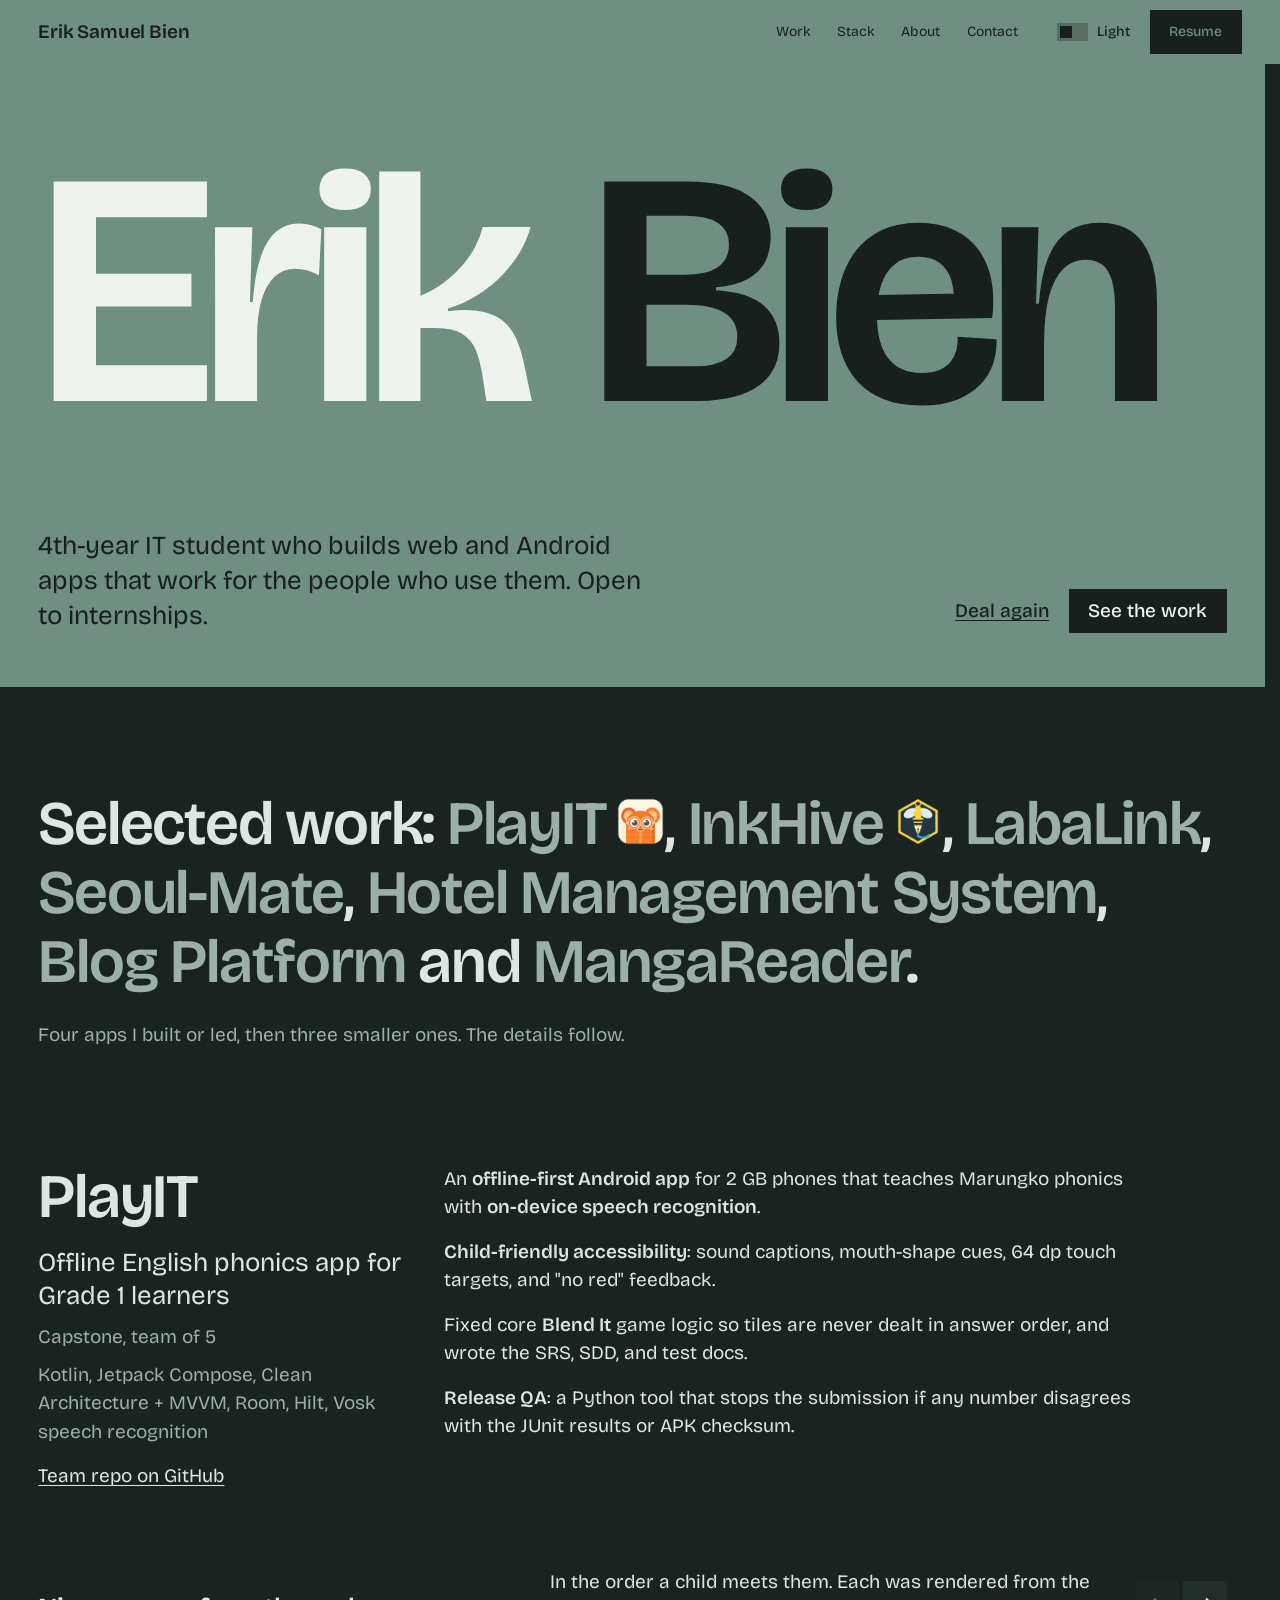
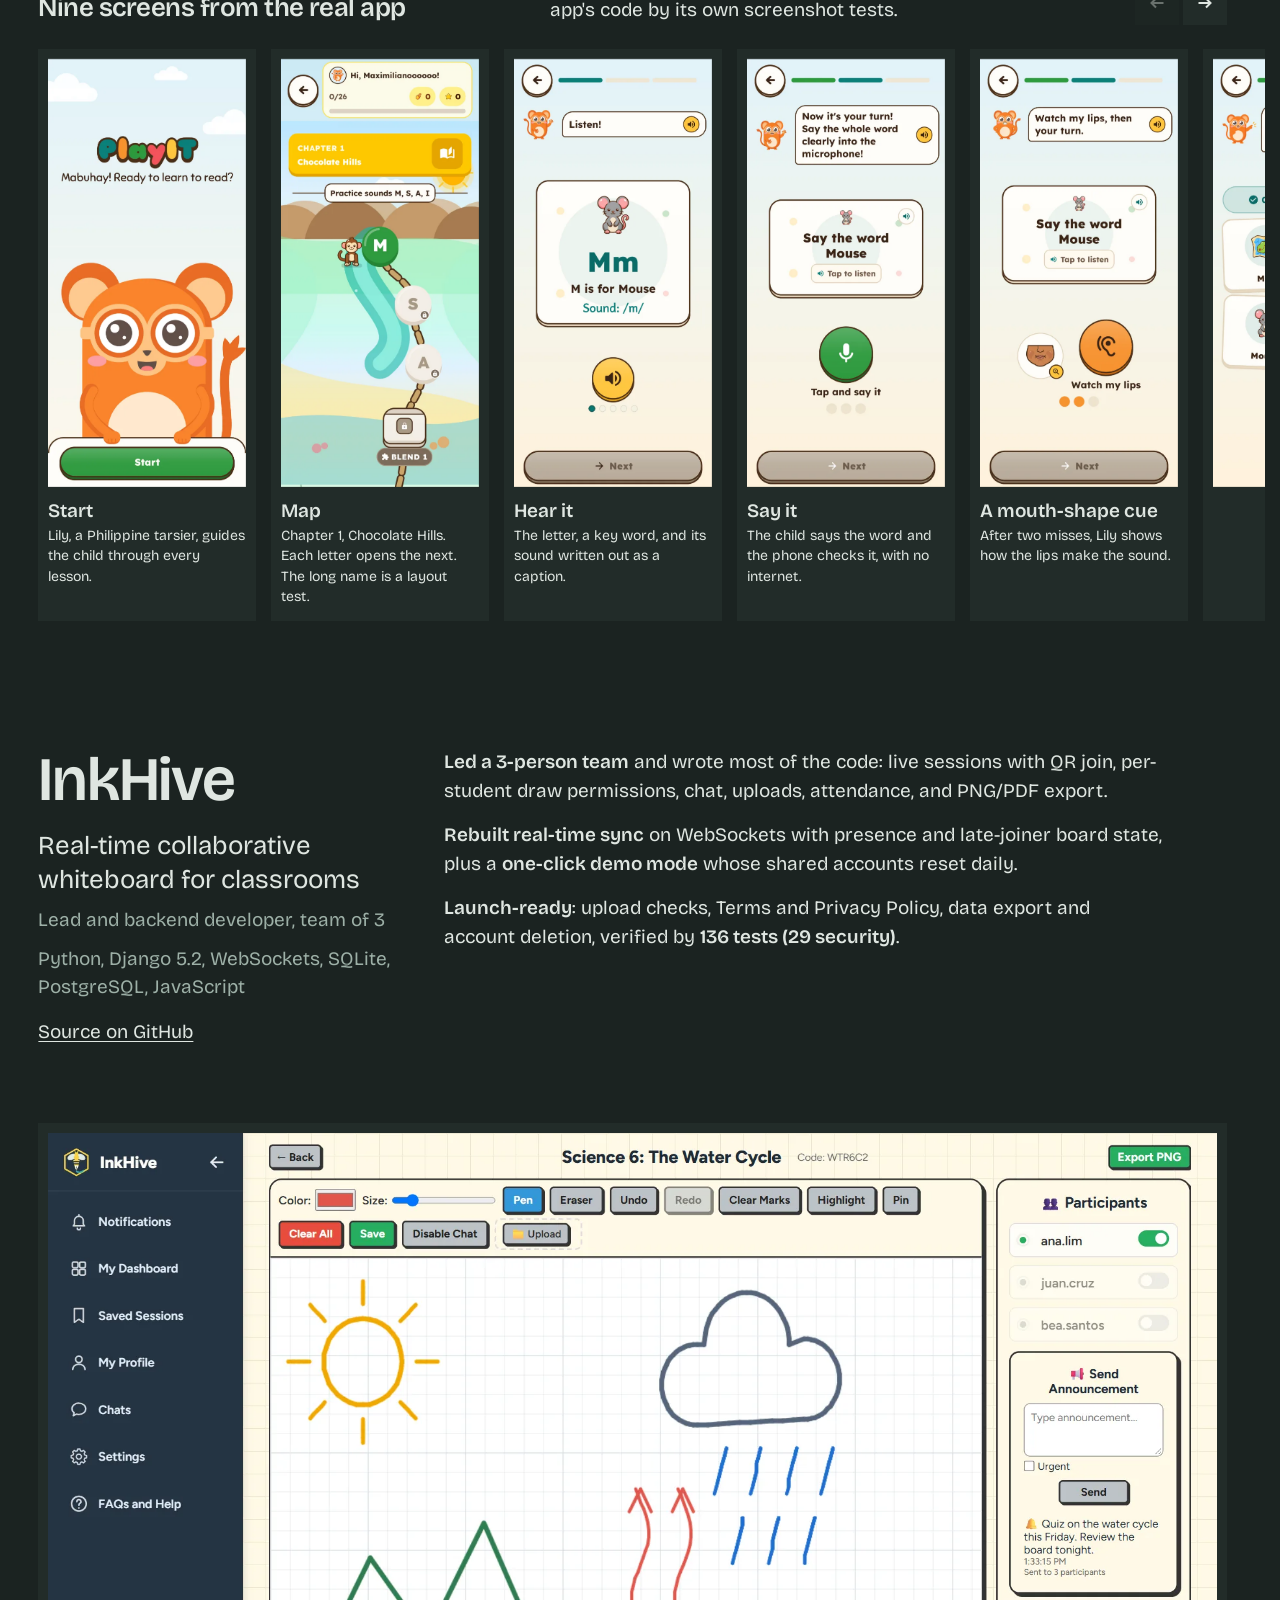
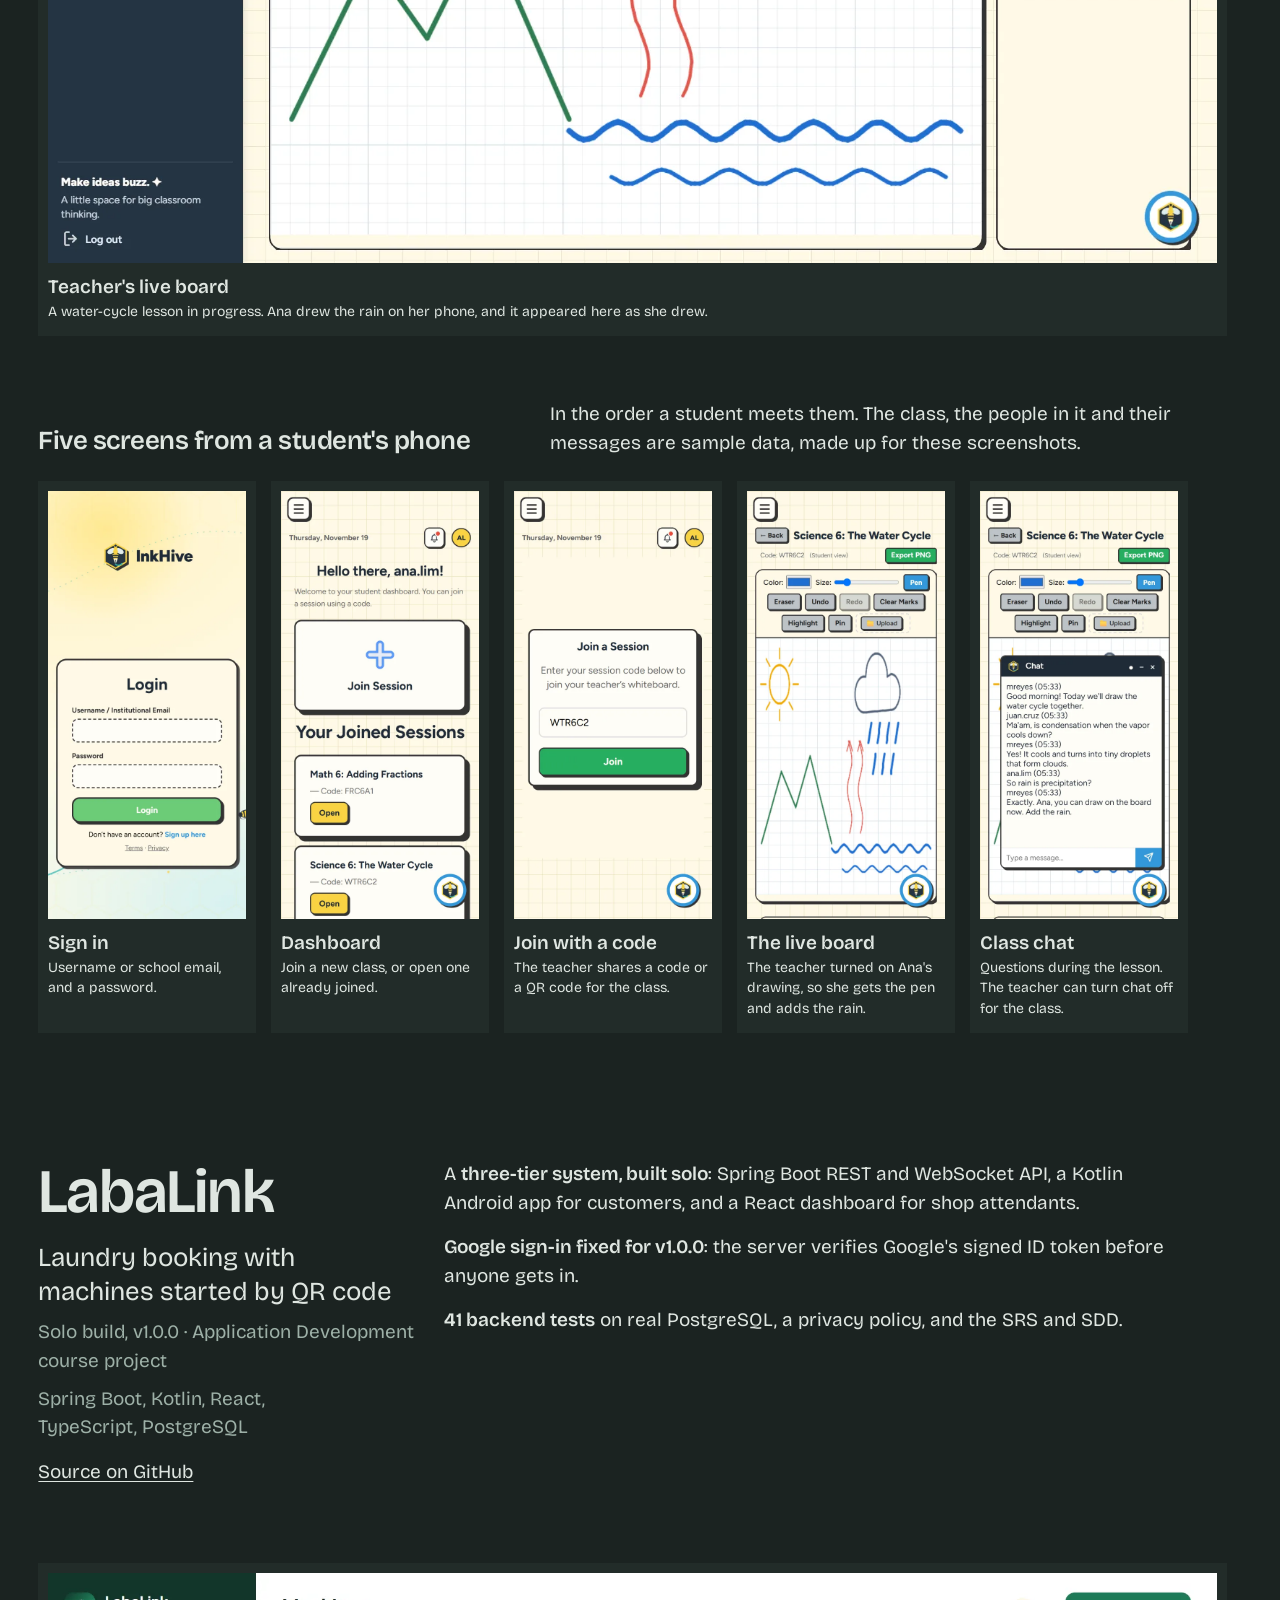
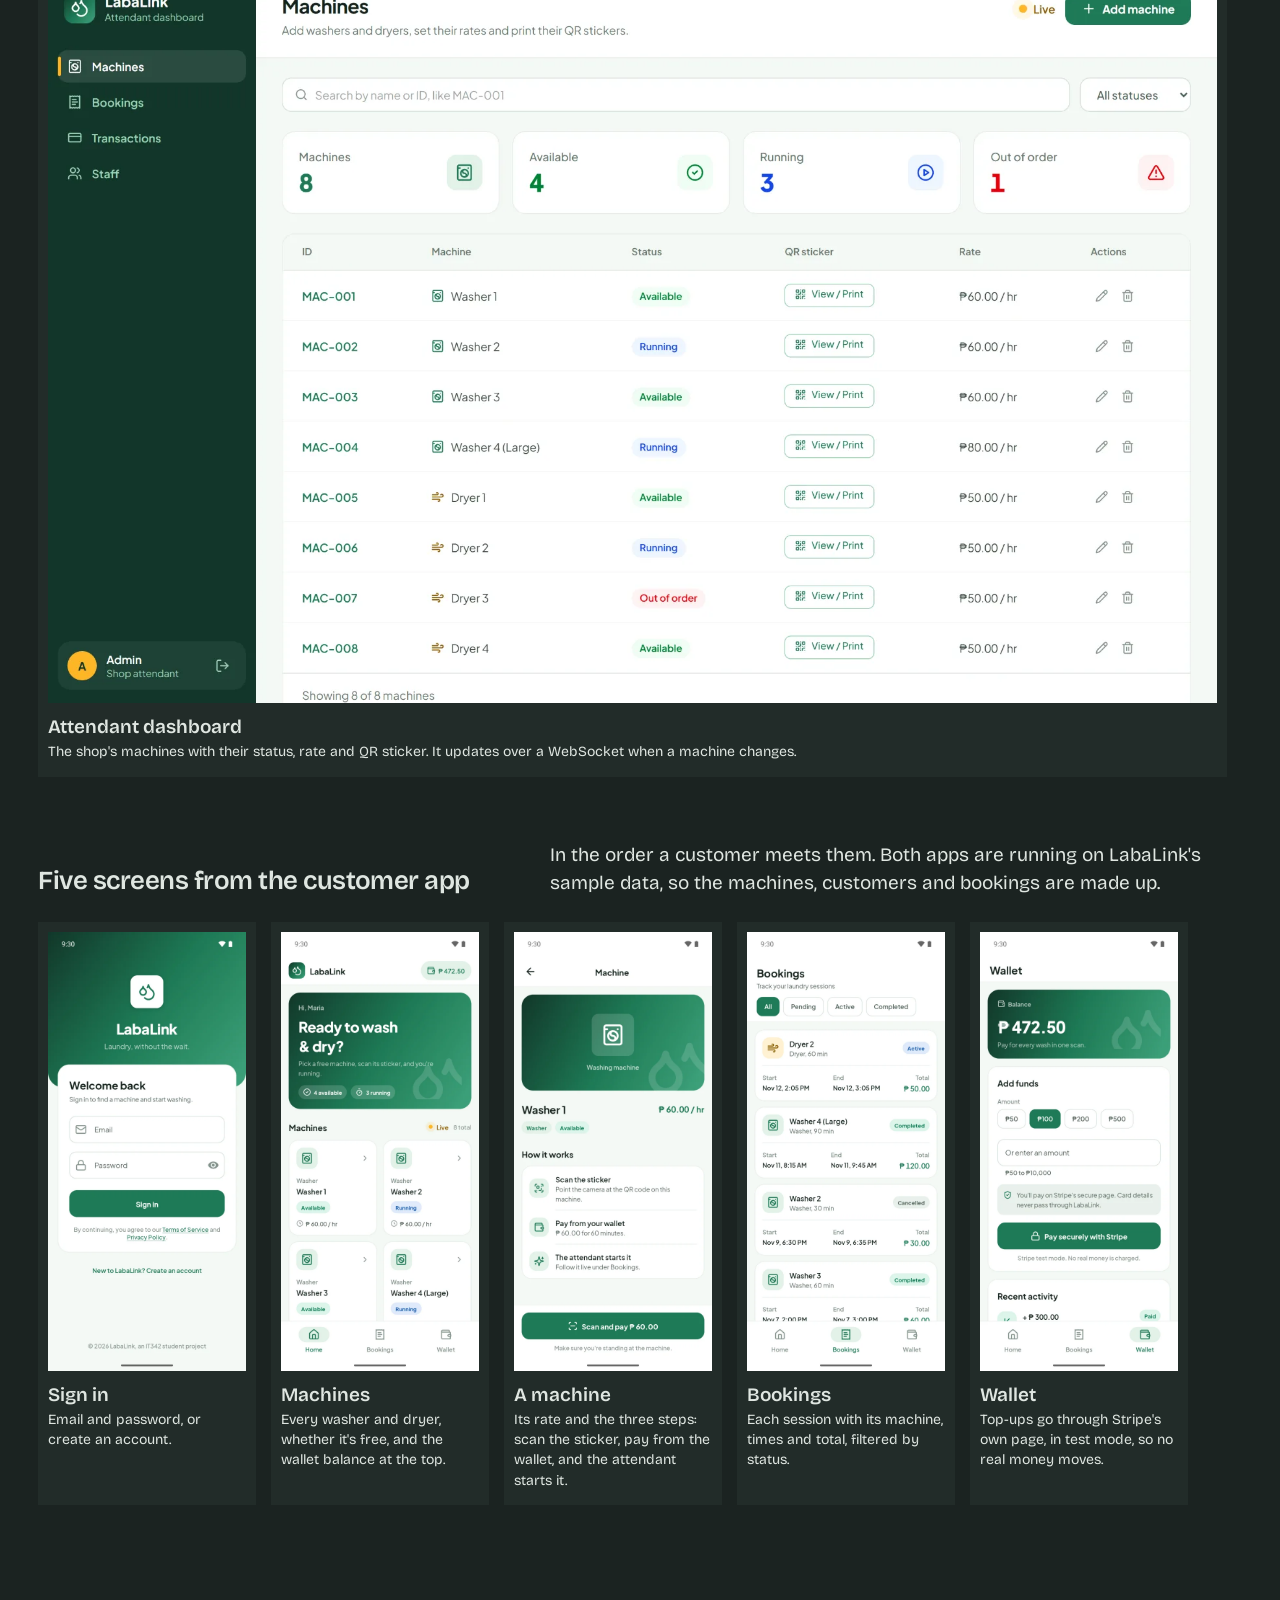
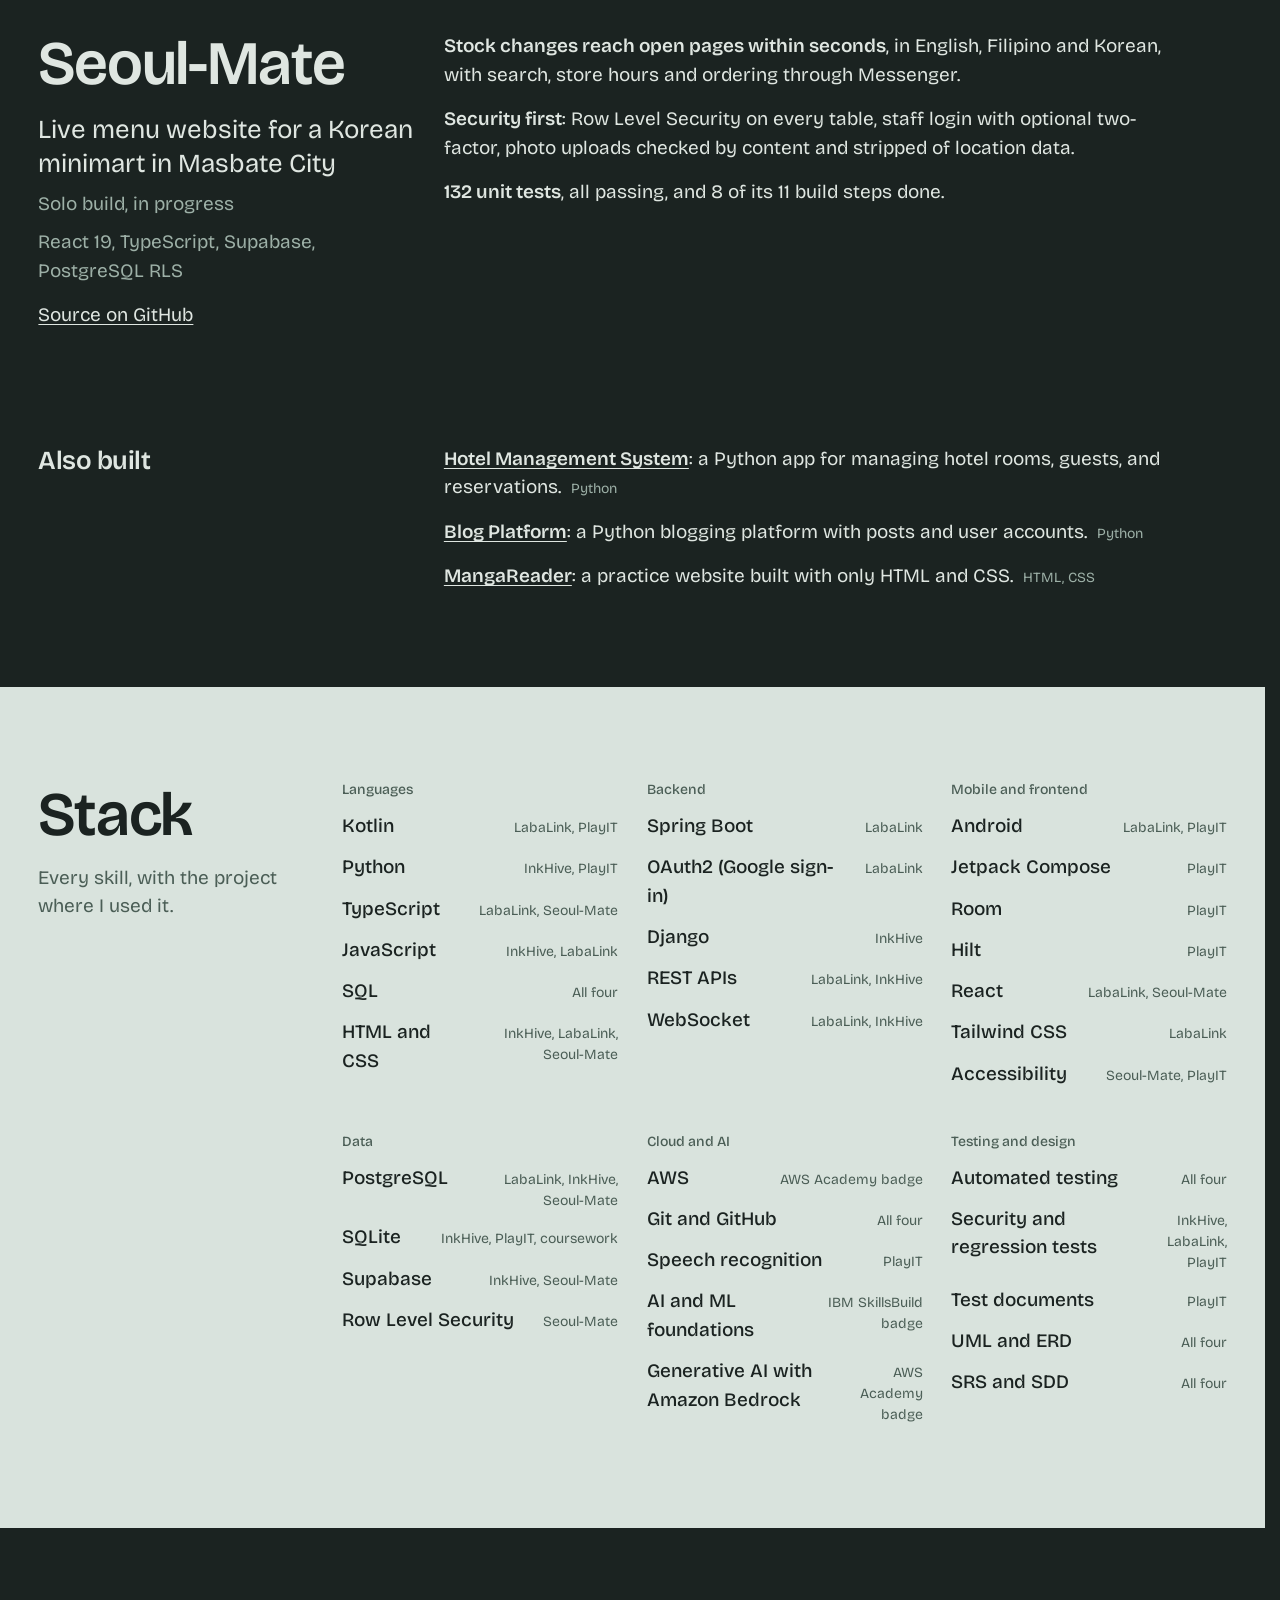
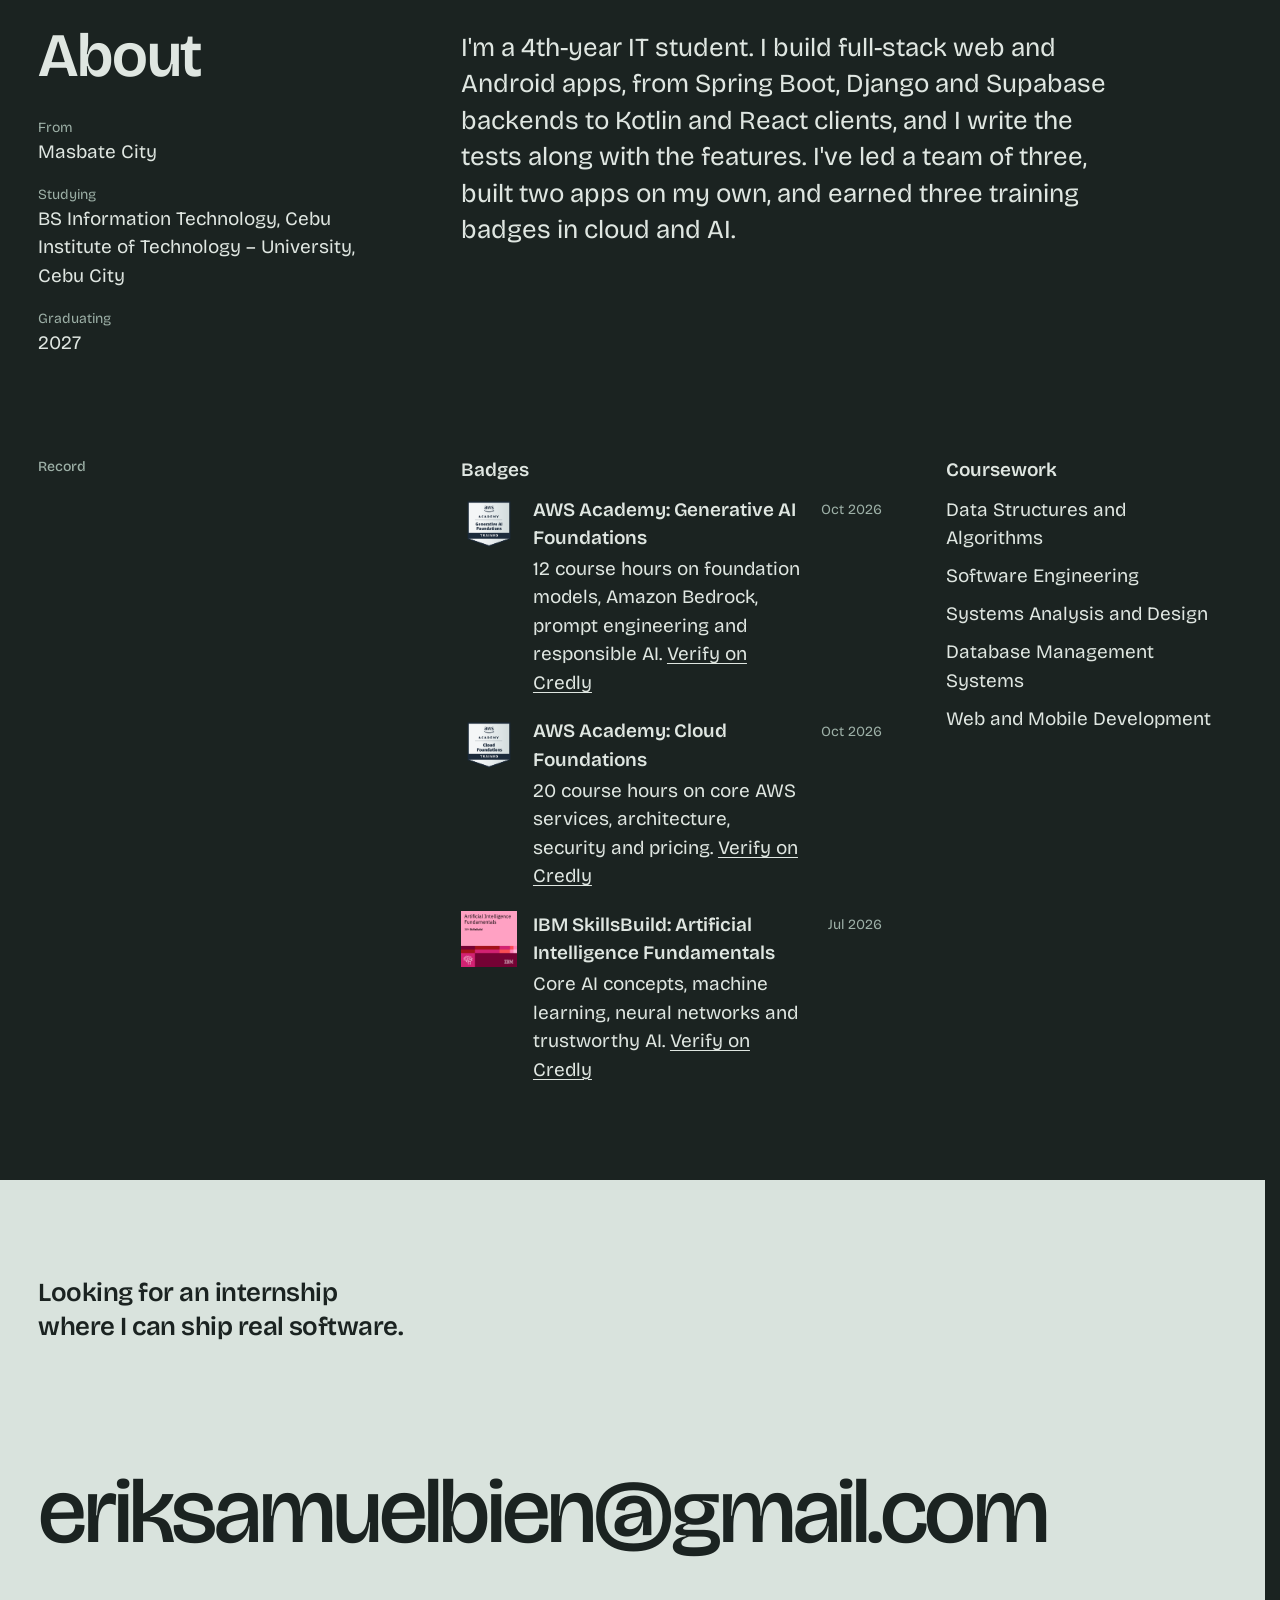
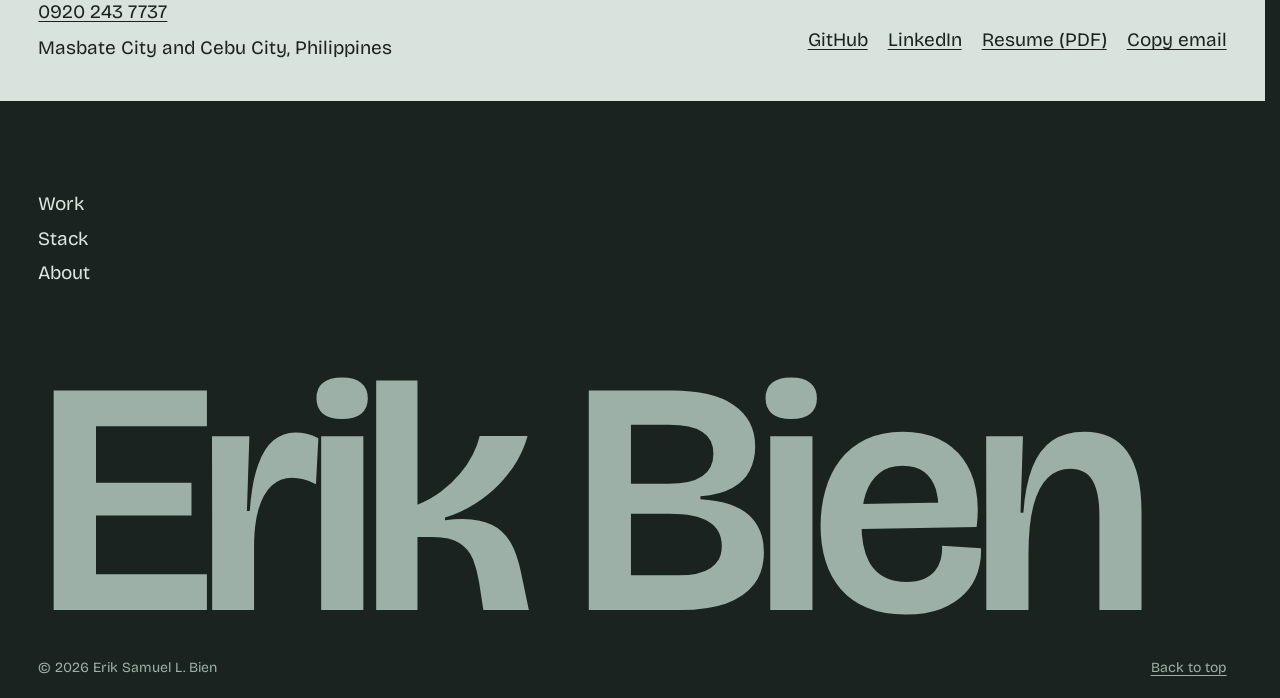
==== commit 7f0d1c8e: "Name the resume PDF after Erik's full name" ====
--- a/index.html
+++ b/index.html
@@ -27,7 +27,7 @@
   </nav>
   <div class="bar-tools">
     <button class="theme" type="button" role="switch" aria-checked="false" aria-label="Light mode"><span class="tg" aria-hidden="true"></span><span class="theme-label">Light</span></button>
-    <a class="btn" href="Bien_Resume.pdf" download>Resume</a>
+    <a class="btn" href="Erik_Samuel_Bien_Resume.pdf" download>Resume</a>
     <button class="menu-btn" type="button" aria-haspopup="dialog" aria-expanded="false" aria-controls="menu">Menu</button>
   </div>
 </header>
@@ -45,7 +45,7 @@
   </ul>
   <div class="menu-foot">
     <button class="theme" type="button" role="switch" aria-checked="false" aria-label="Light mode"><span class="tg" aria-hidden="true"></span><span class="theme-label">Light</span></button>
-    <a class="btn" href="Bien_Resume.pdf" download>Resume</a>
+    <a class="btn" href="Erik_Samuel_Bien_Resume.pdf" download>Resume</a>
   </div>
 </dialog>
 
@@ -344,7 +344,7 @@
         <p class="corner-r">
           <a href="https://github.com/thatguyKire" target="_blank" rel="noopener">GitHub</a>
           <a href="https://www.linkedin.com/in/eriksamuel-bien" target="_blank" rel="noopener">LinkedIn</a>
-          <a href="Bien_Resume.pdf" download>Resume (PDF)</a>
+          <a href="Erik_Samuel_Bien_Resume.pdf" download>Resume (PDF)</a>
           <button type="button" class="copy" data-copy="eriksamuelbien@gmail.com">Copy email</button>
         </p>
       </div>
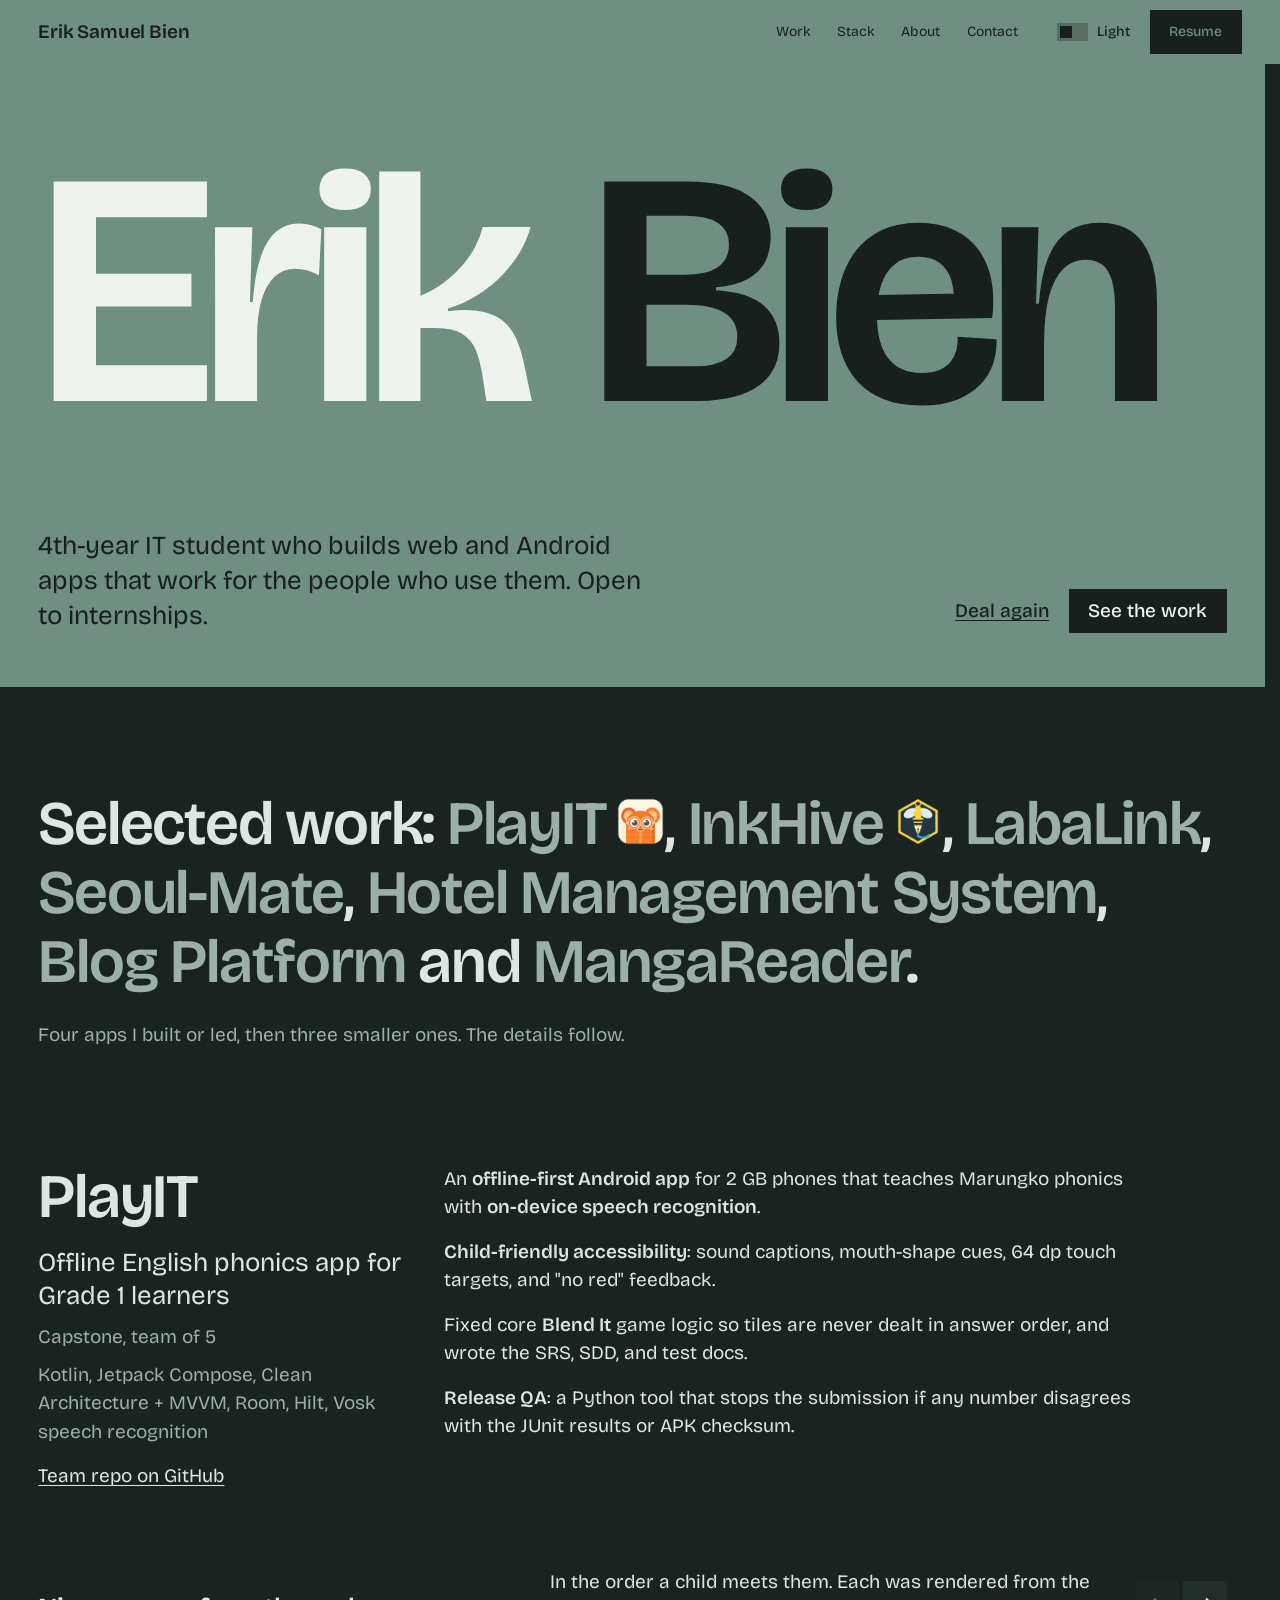
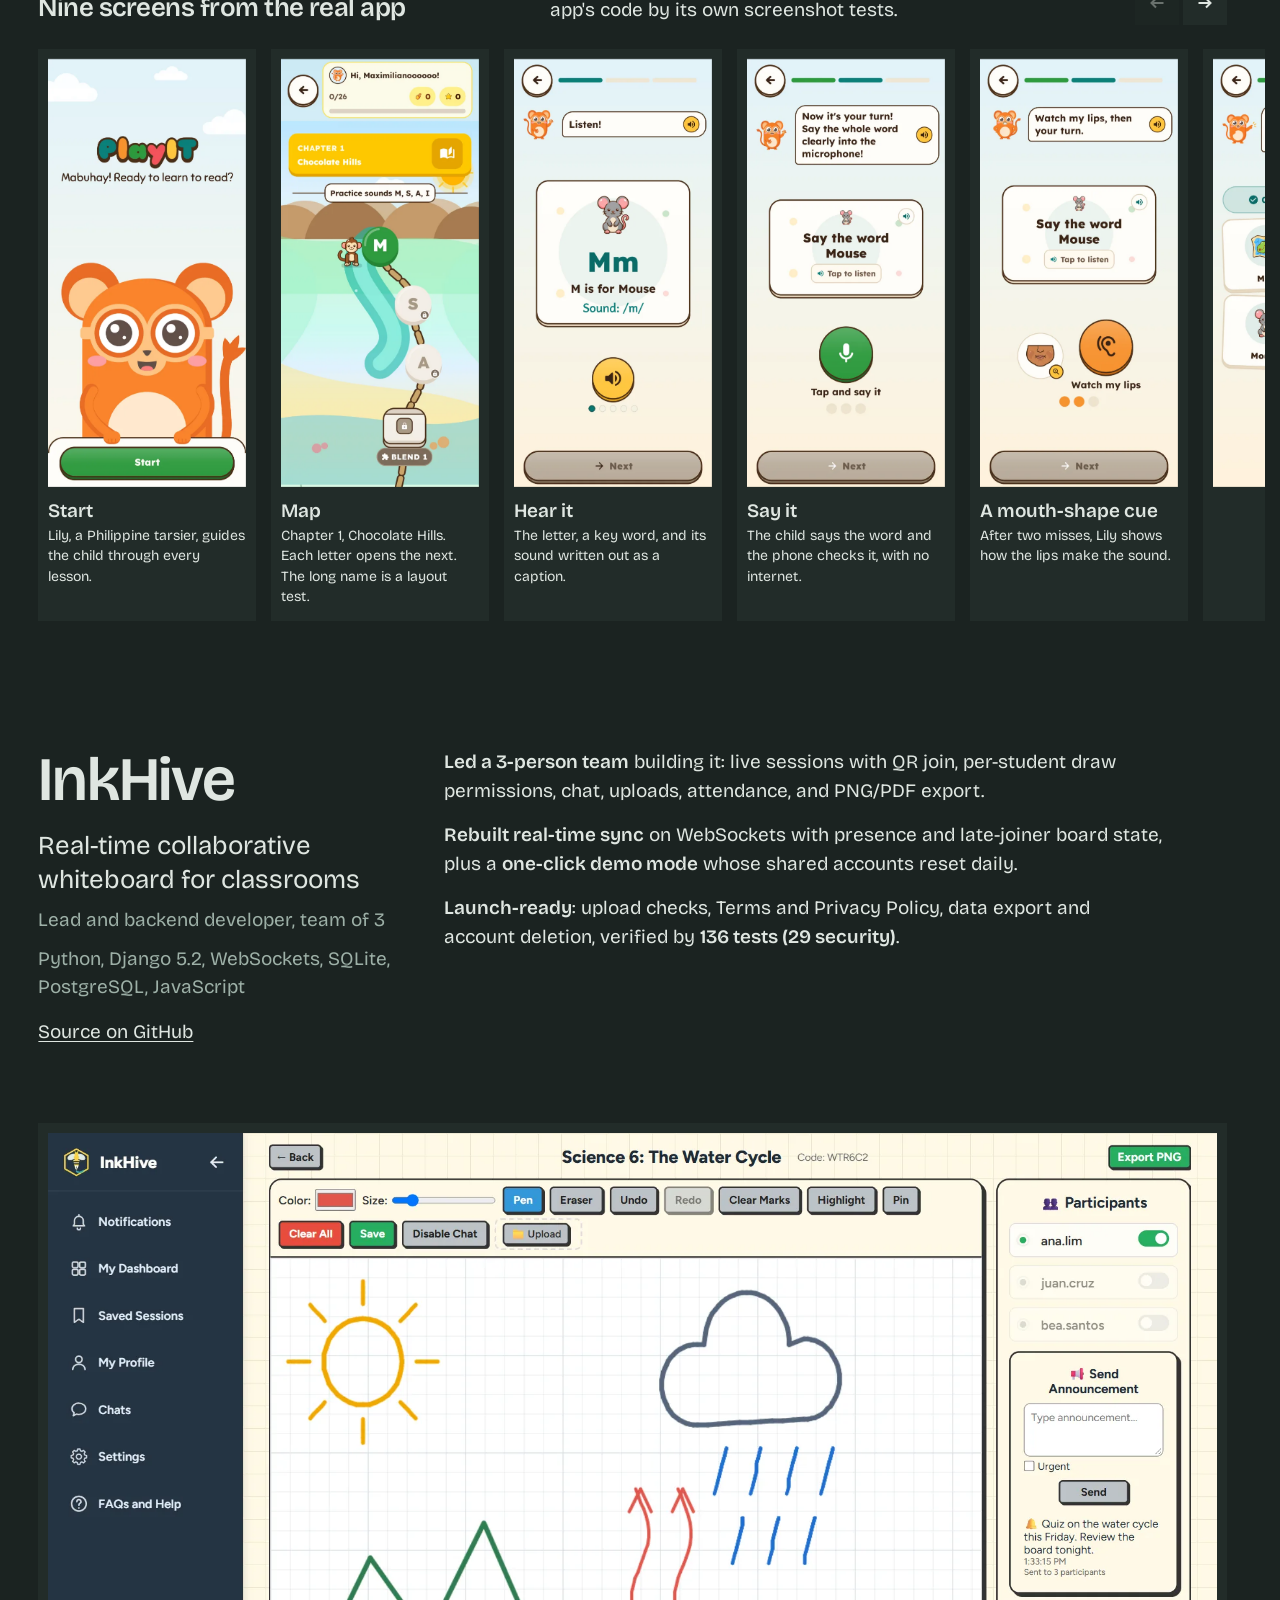
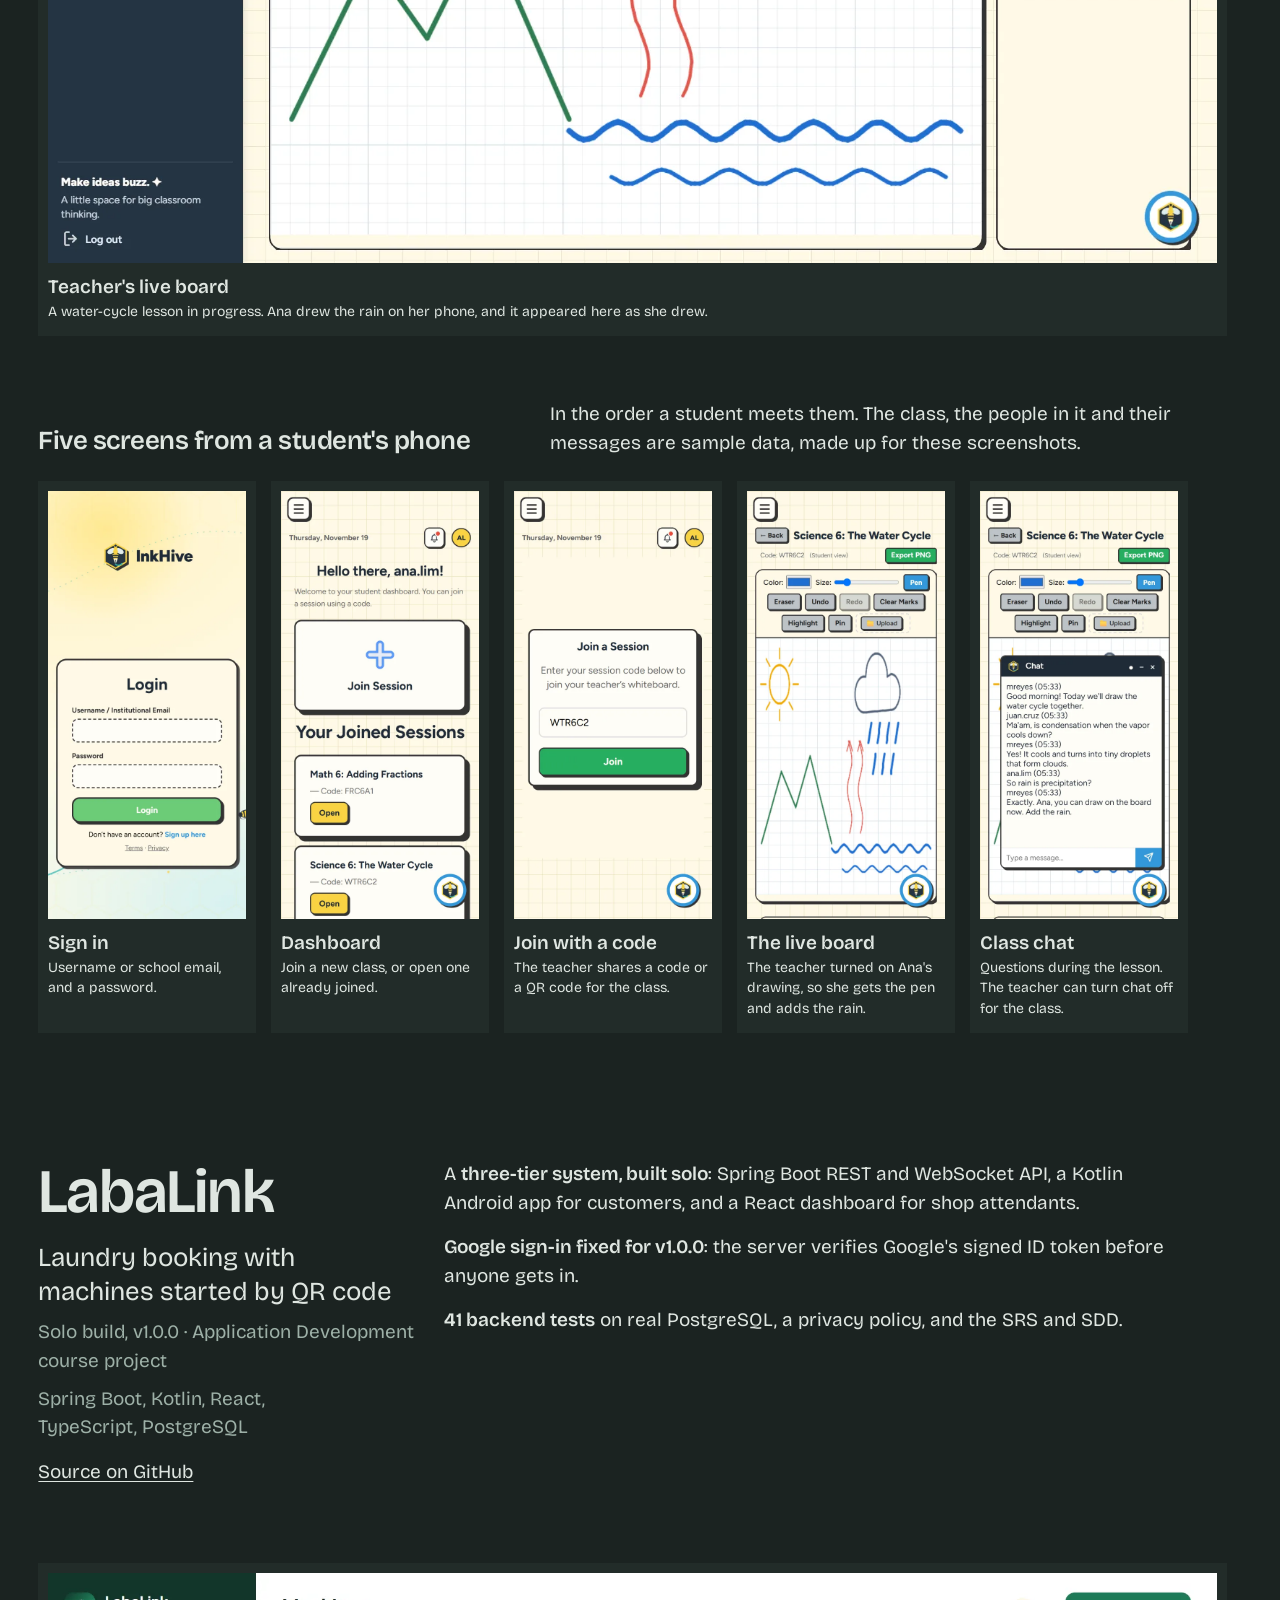
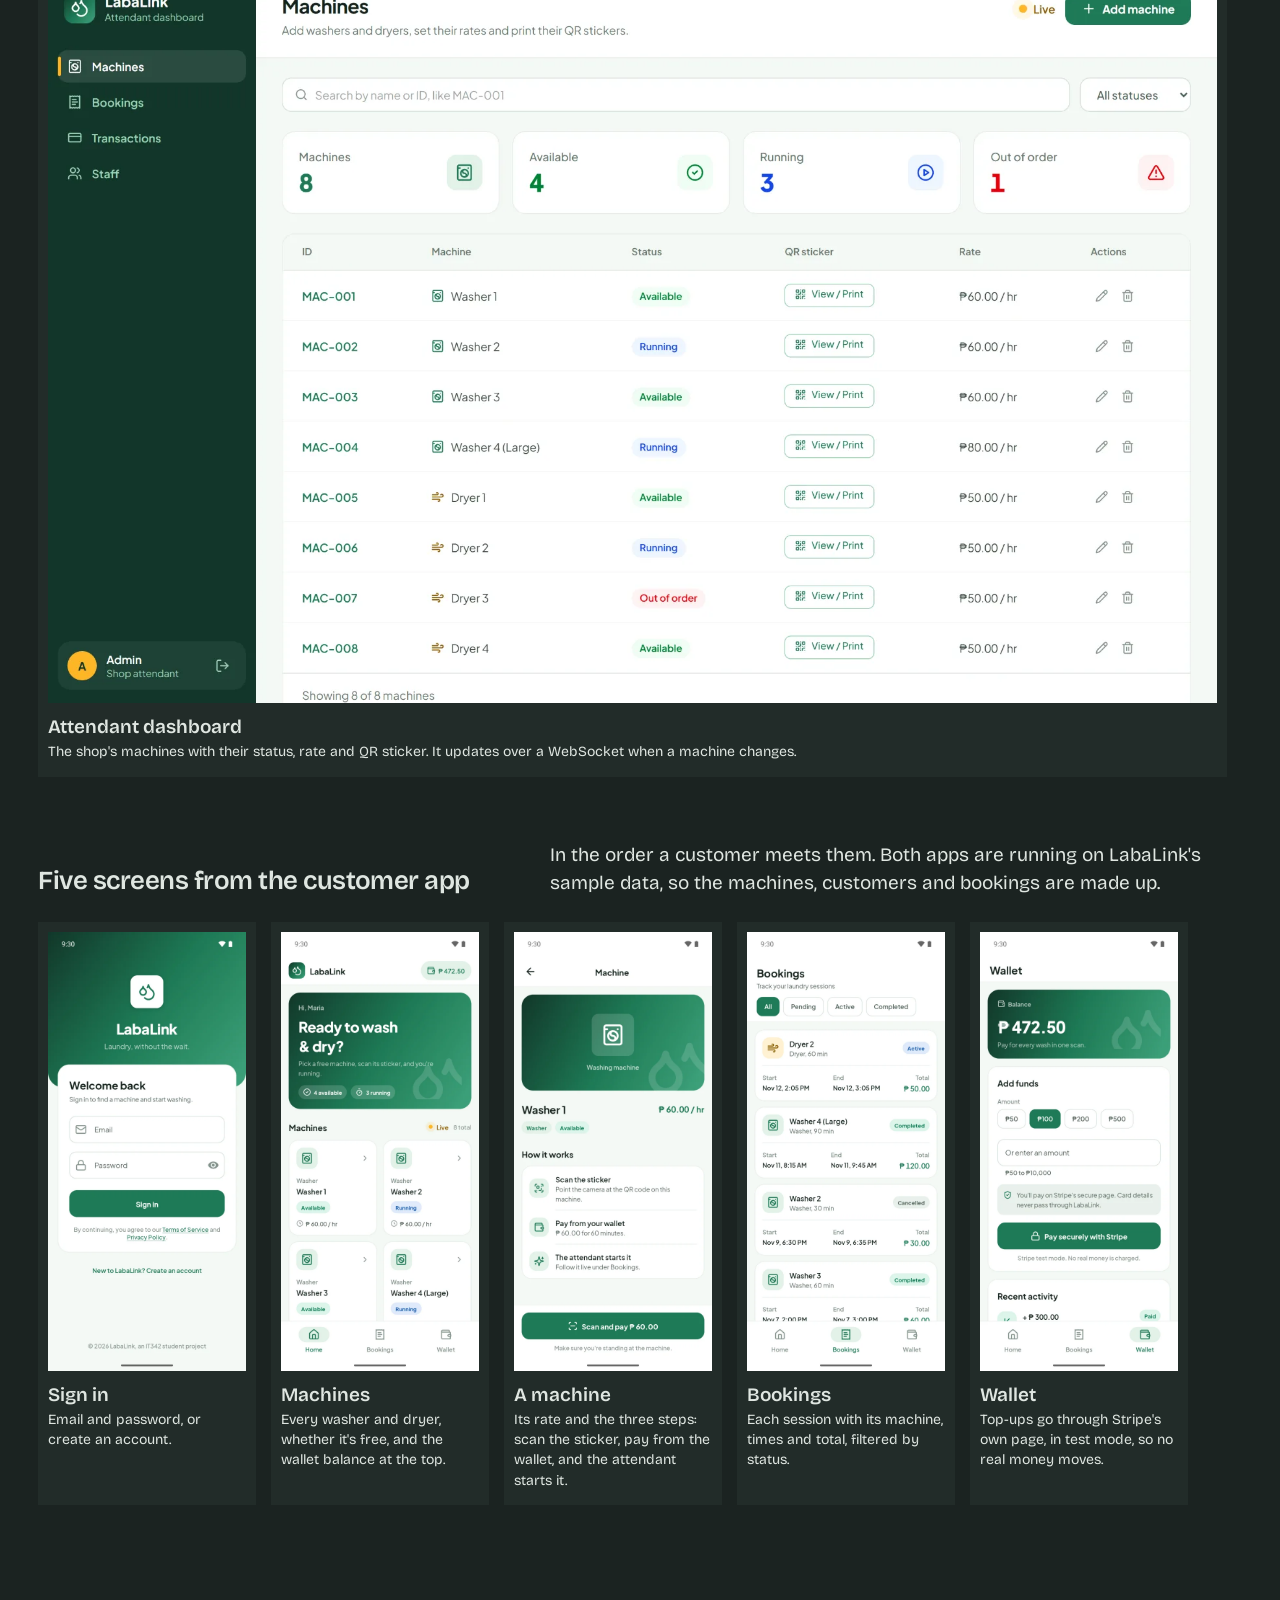
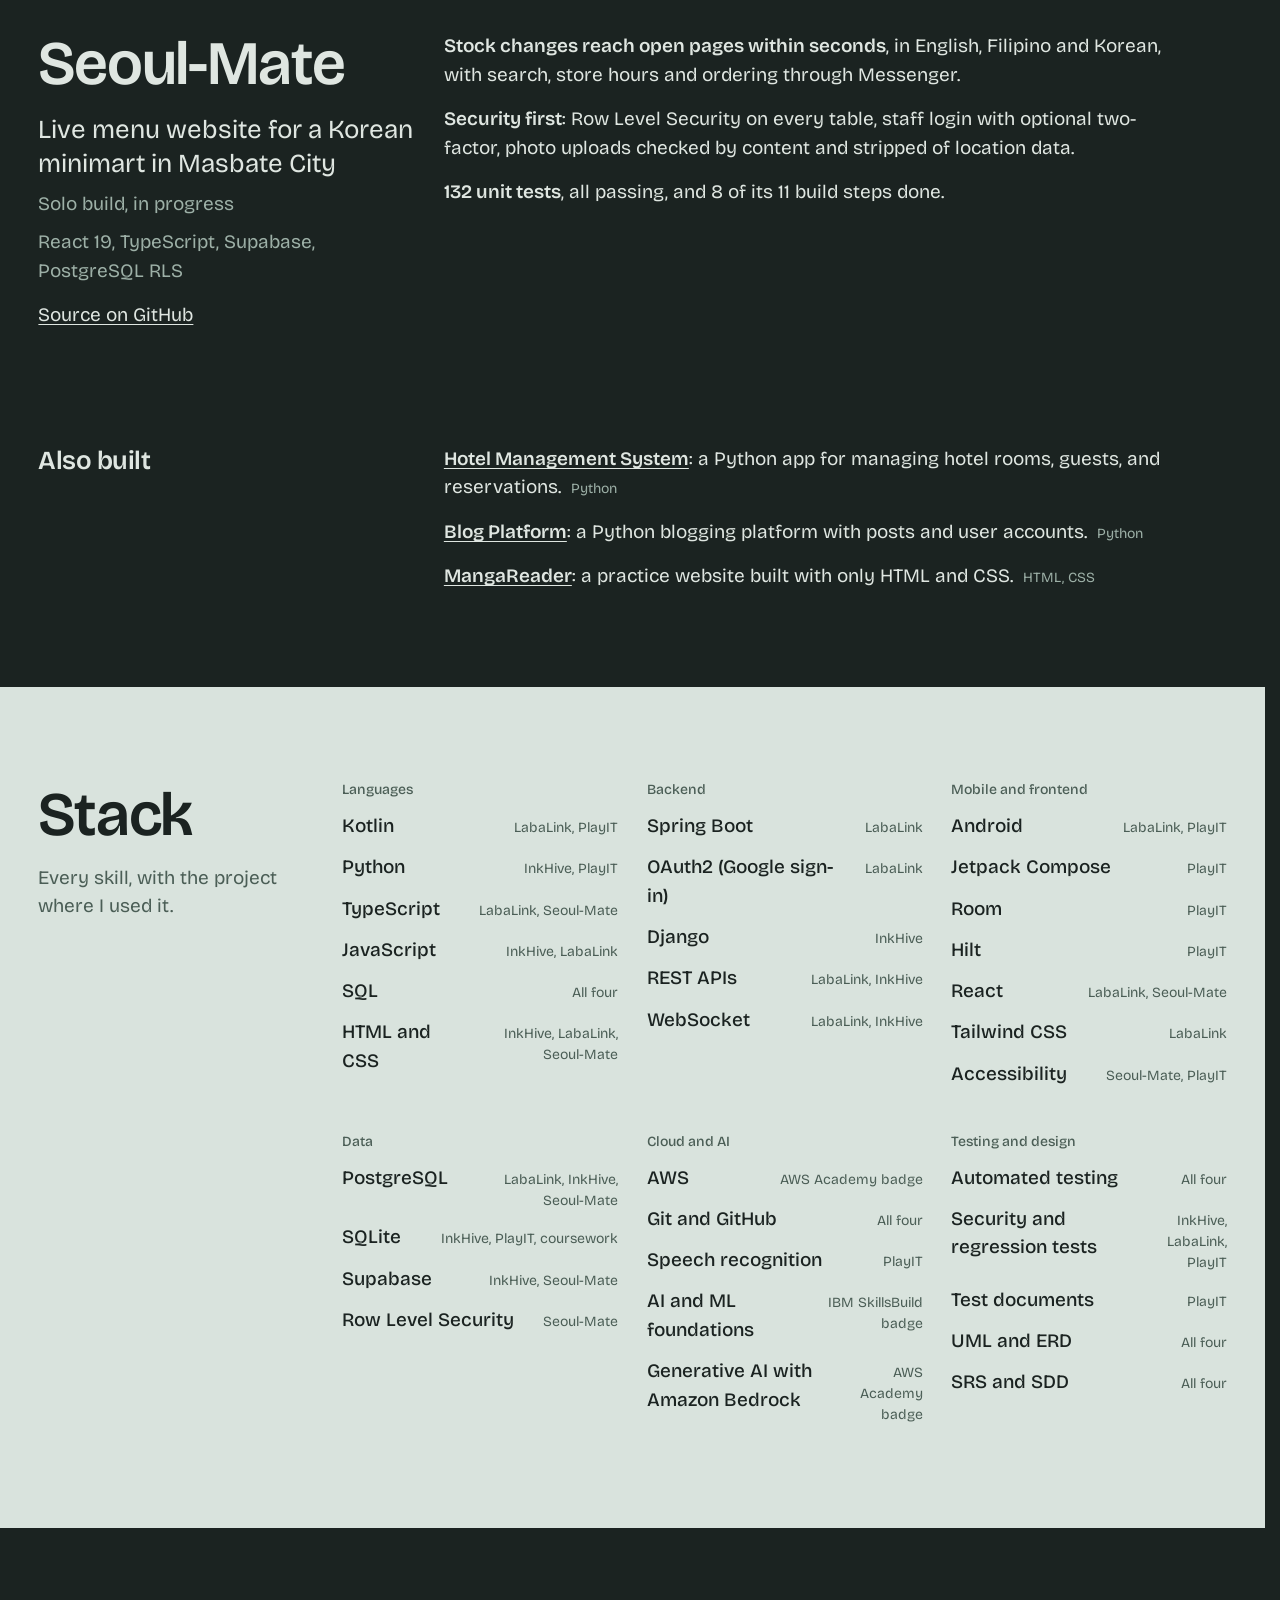
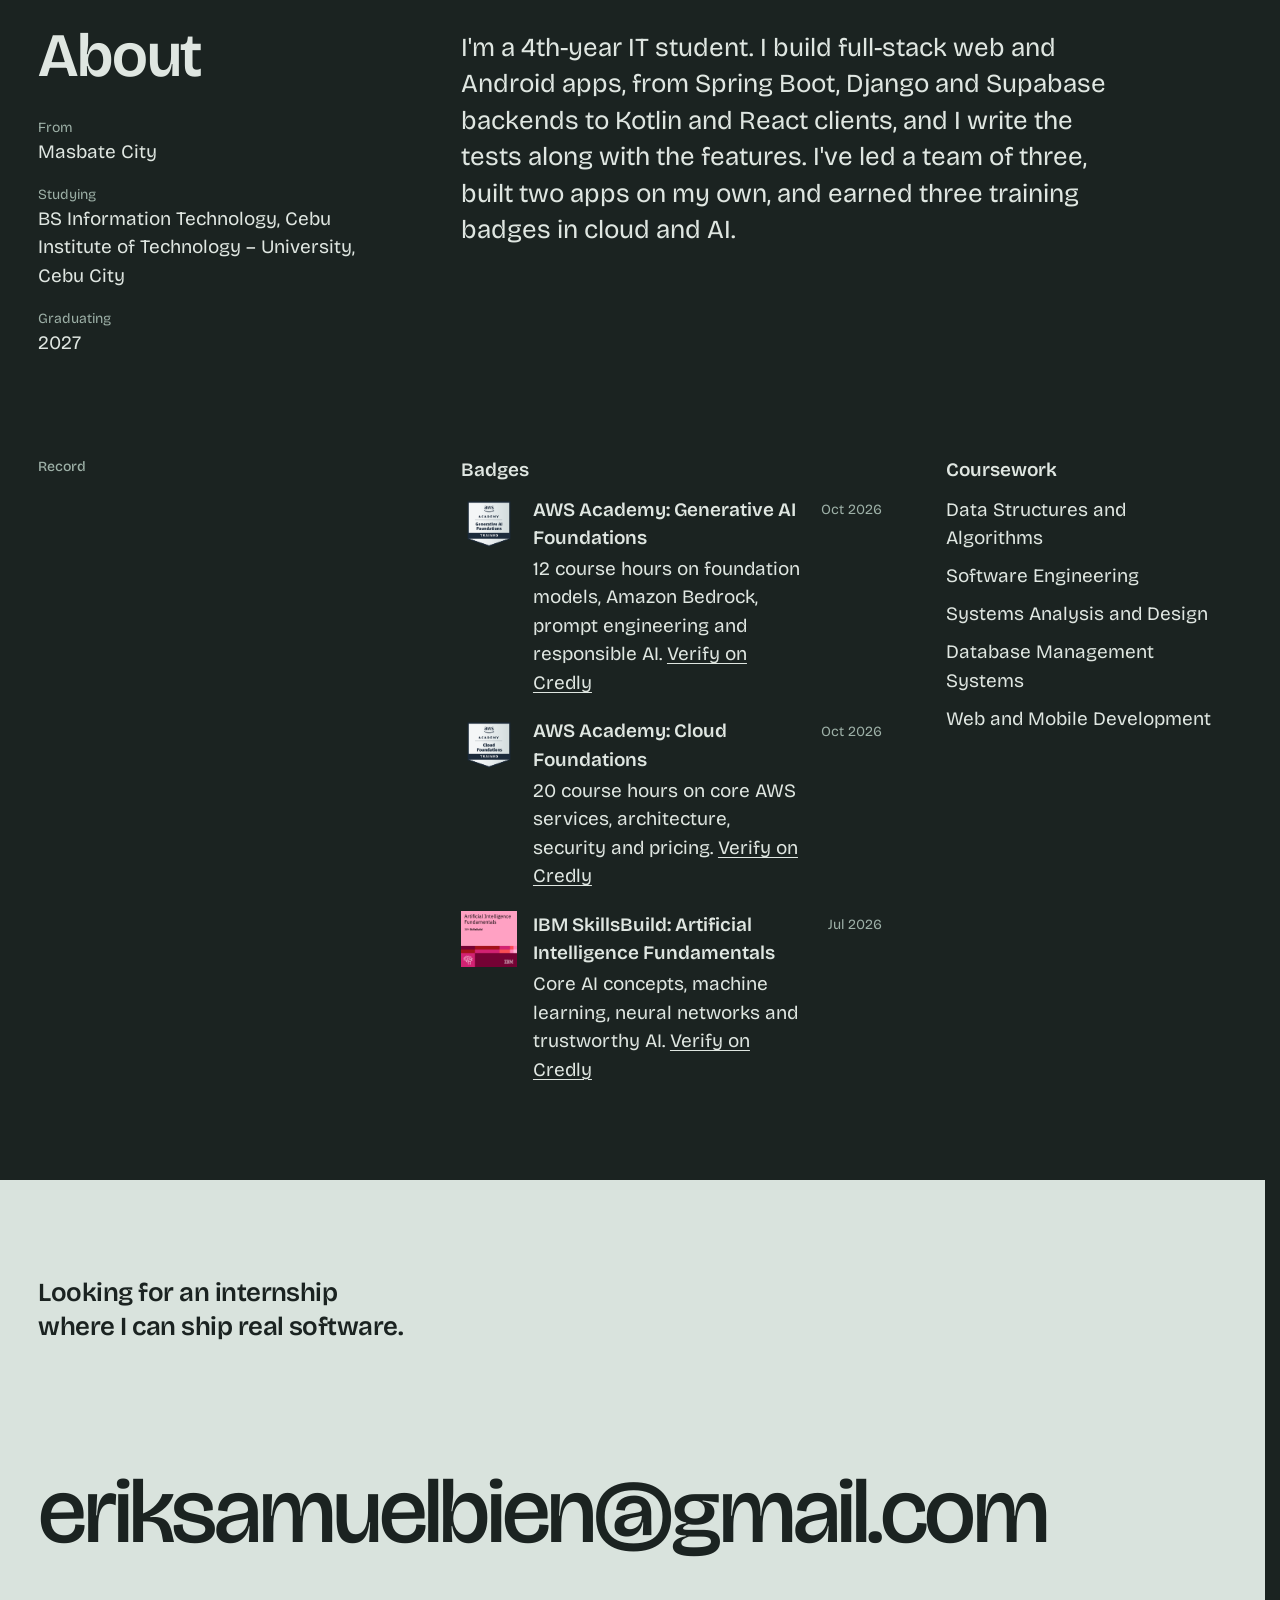
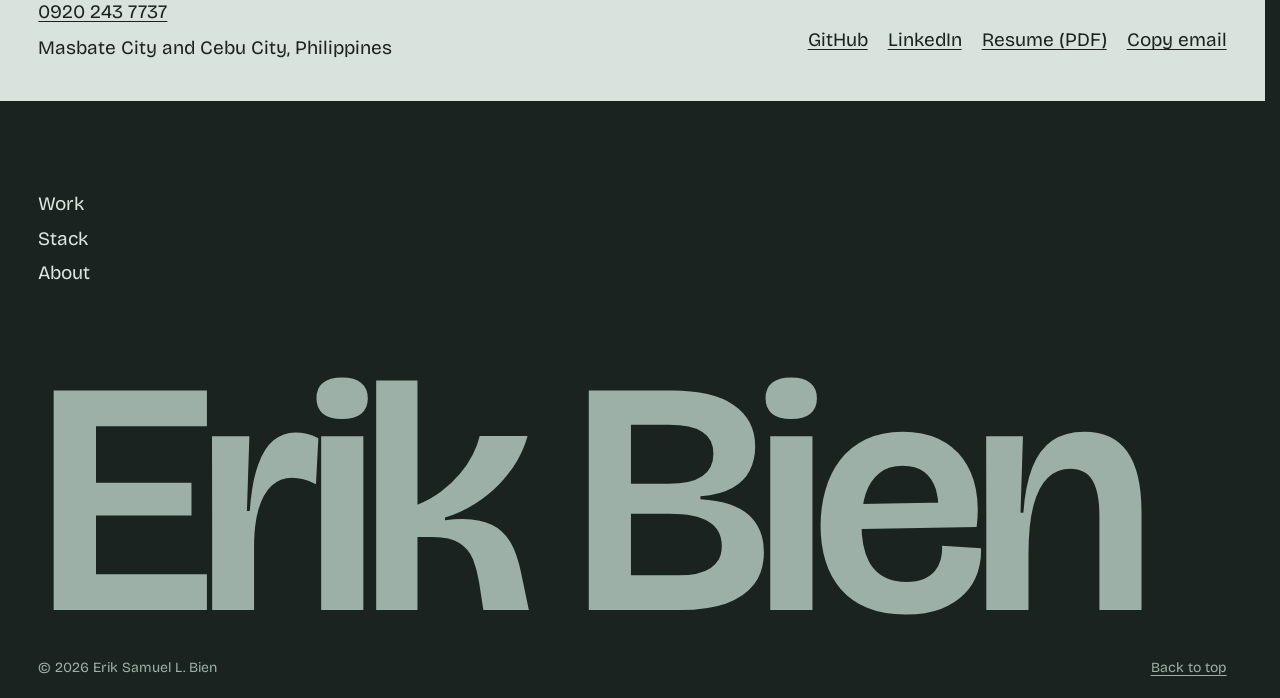
==== commit 882fcf04: "Describe InkHive as leading the team, not writing most of the code" ====
--- a/index.html
+++ b/index.html
@@ -134,7 +134,7 @@
           <a class="link" href="https://github.com/thatguyKire/InkHive" target="_blank" rel="noopener">Source on GitHub</a>
         </div>
         <ul class="proj-points">
-          <li><strong>Led a 3-person team</strong> and wrote most of the code: live sessions with QR join, per-student draw permissions, chat, uploads, attendance, and PNG/PDF export.</li>
+          <li><strong>Led a 3-person team</strong> building it: live sessions with QR join, per-student draw permissions, chat, uploads, attendance, and PNG/PDF export.</li>
           <li><strong>Rebuilt real-time sync</strong> on WebSockets with presence and late-joiner board state, plus a <strong>one-click demo mode</strong> whose shared accounts reset daily.</li>
           <li><strong>Launch-ready</strong>: upload checks, Terms and Privacy Policy, data export and account deletion, verified by <strong>136 tests (29 security)</strong>.</li>
         </ul>
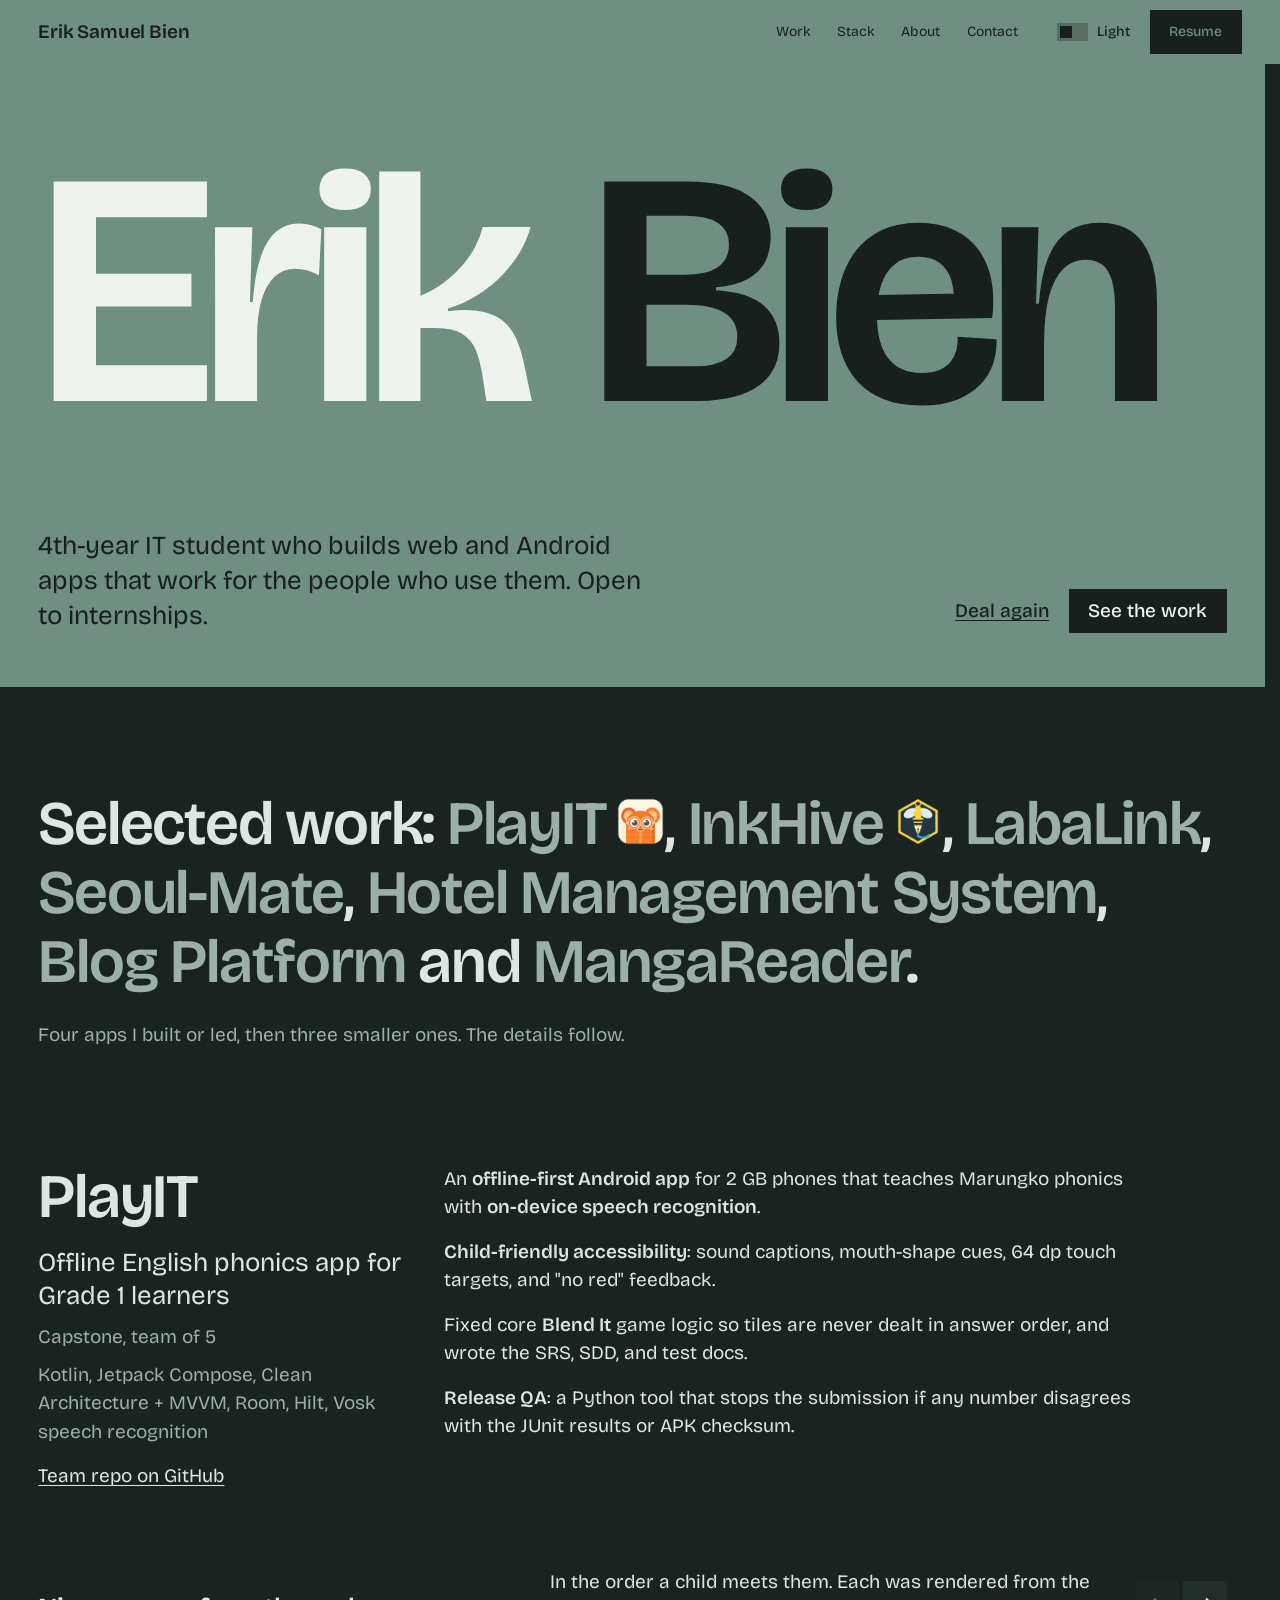
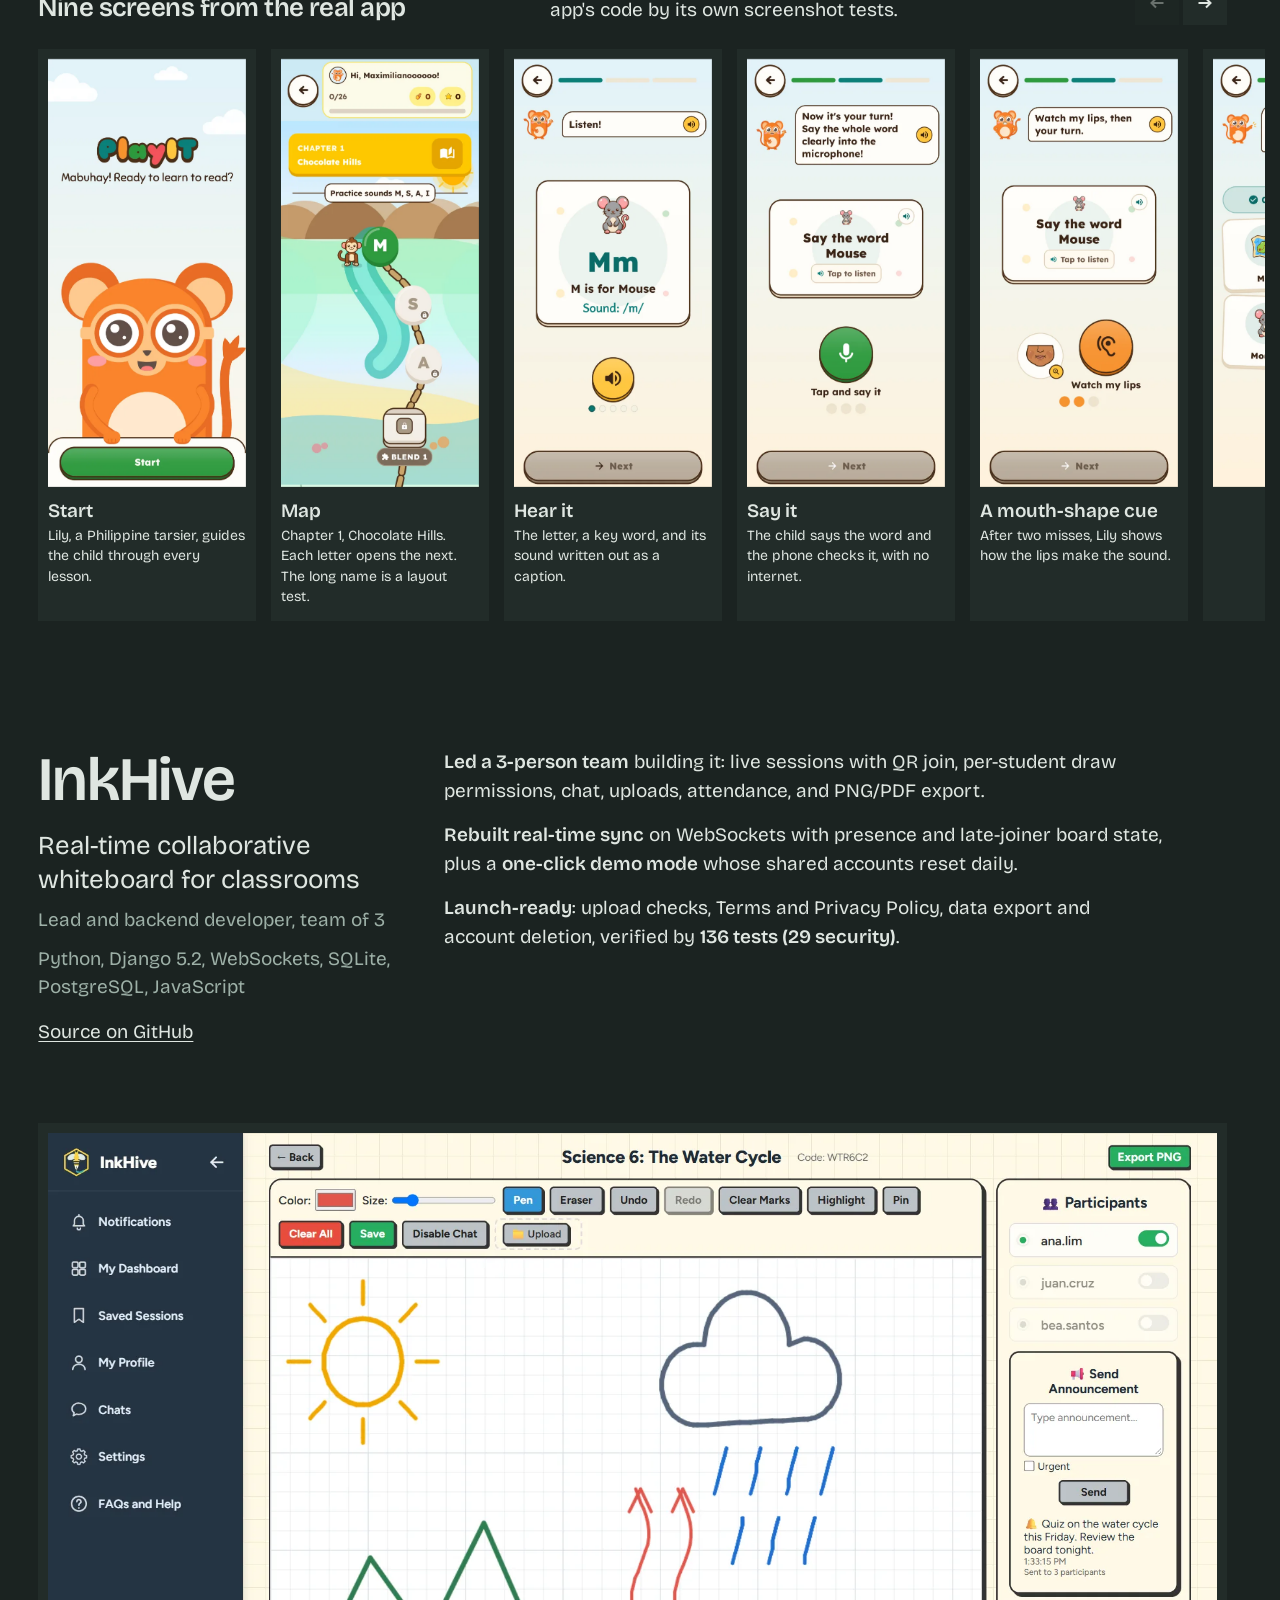
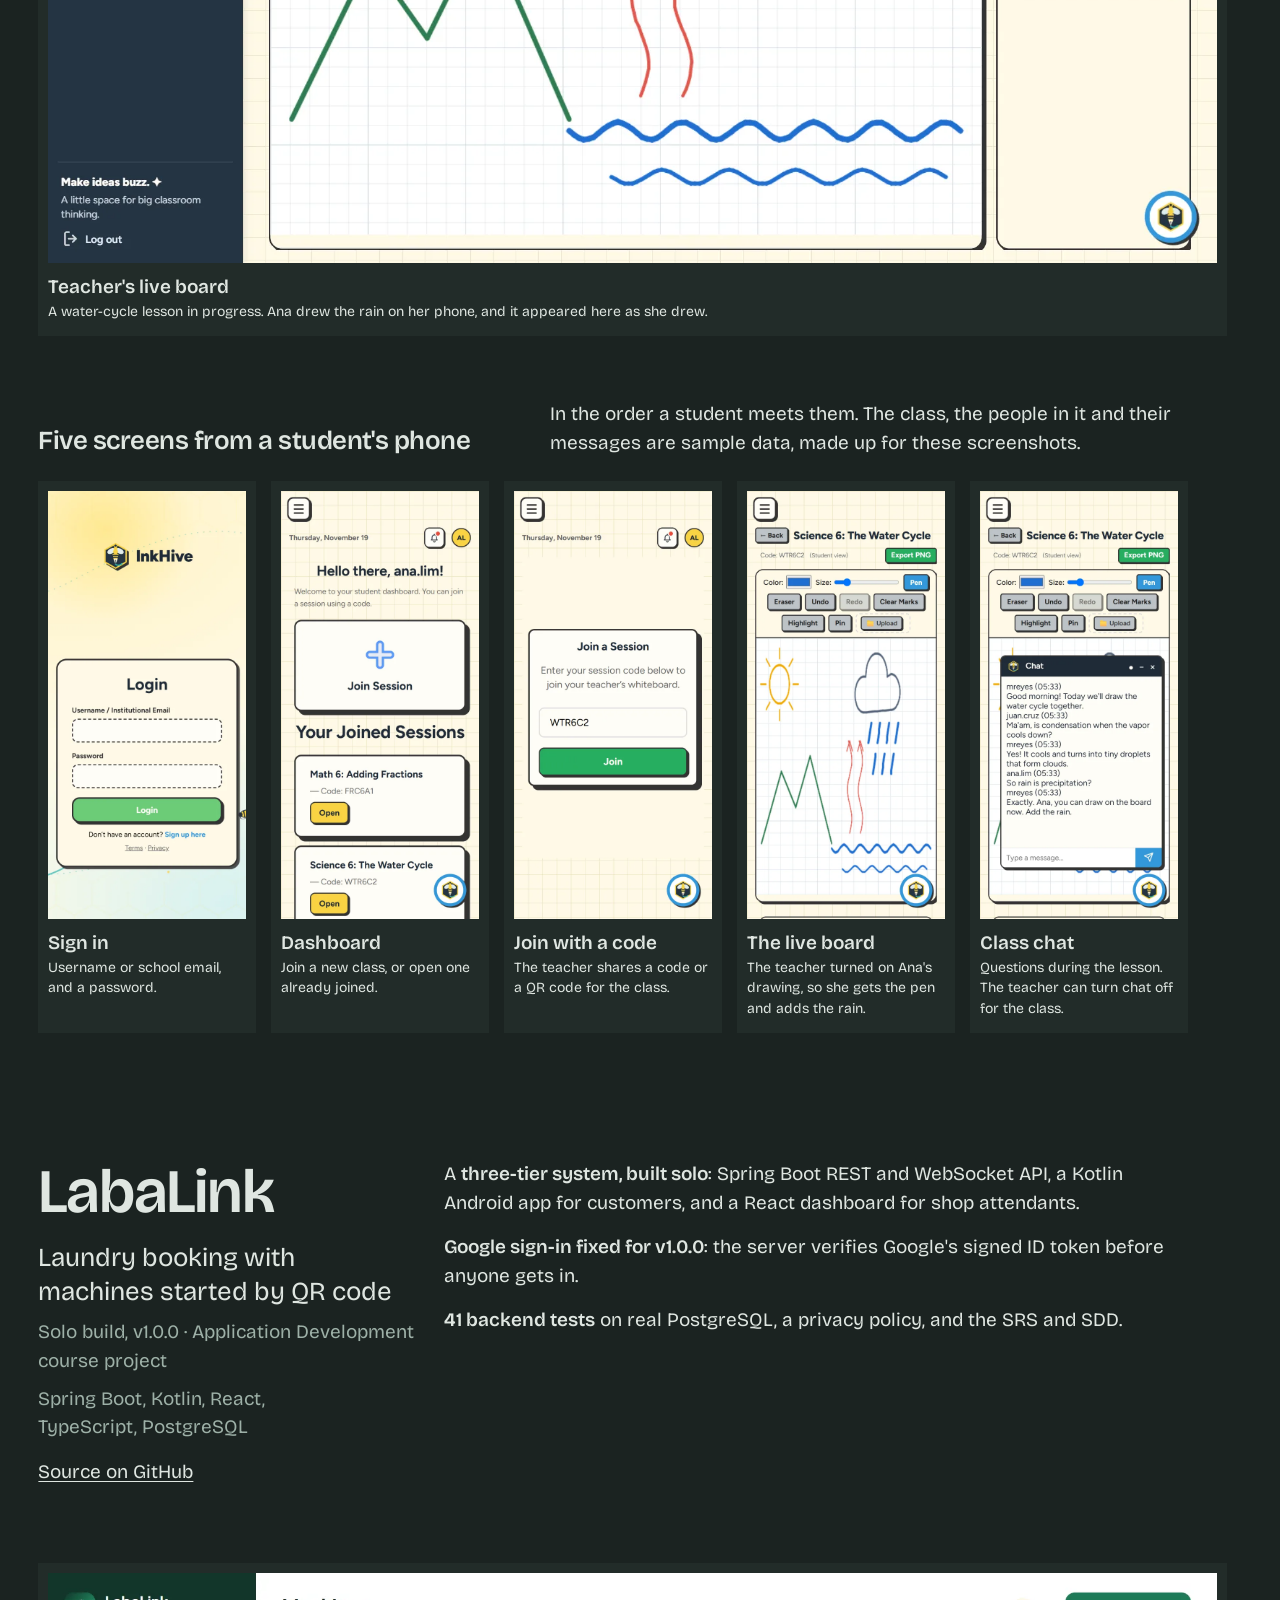
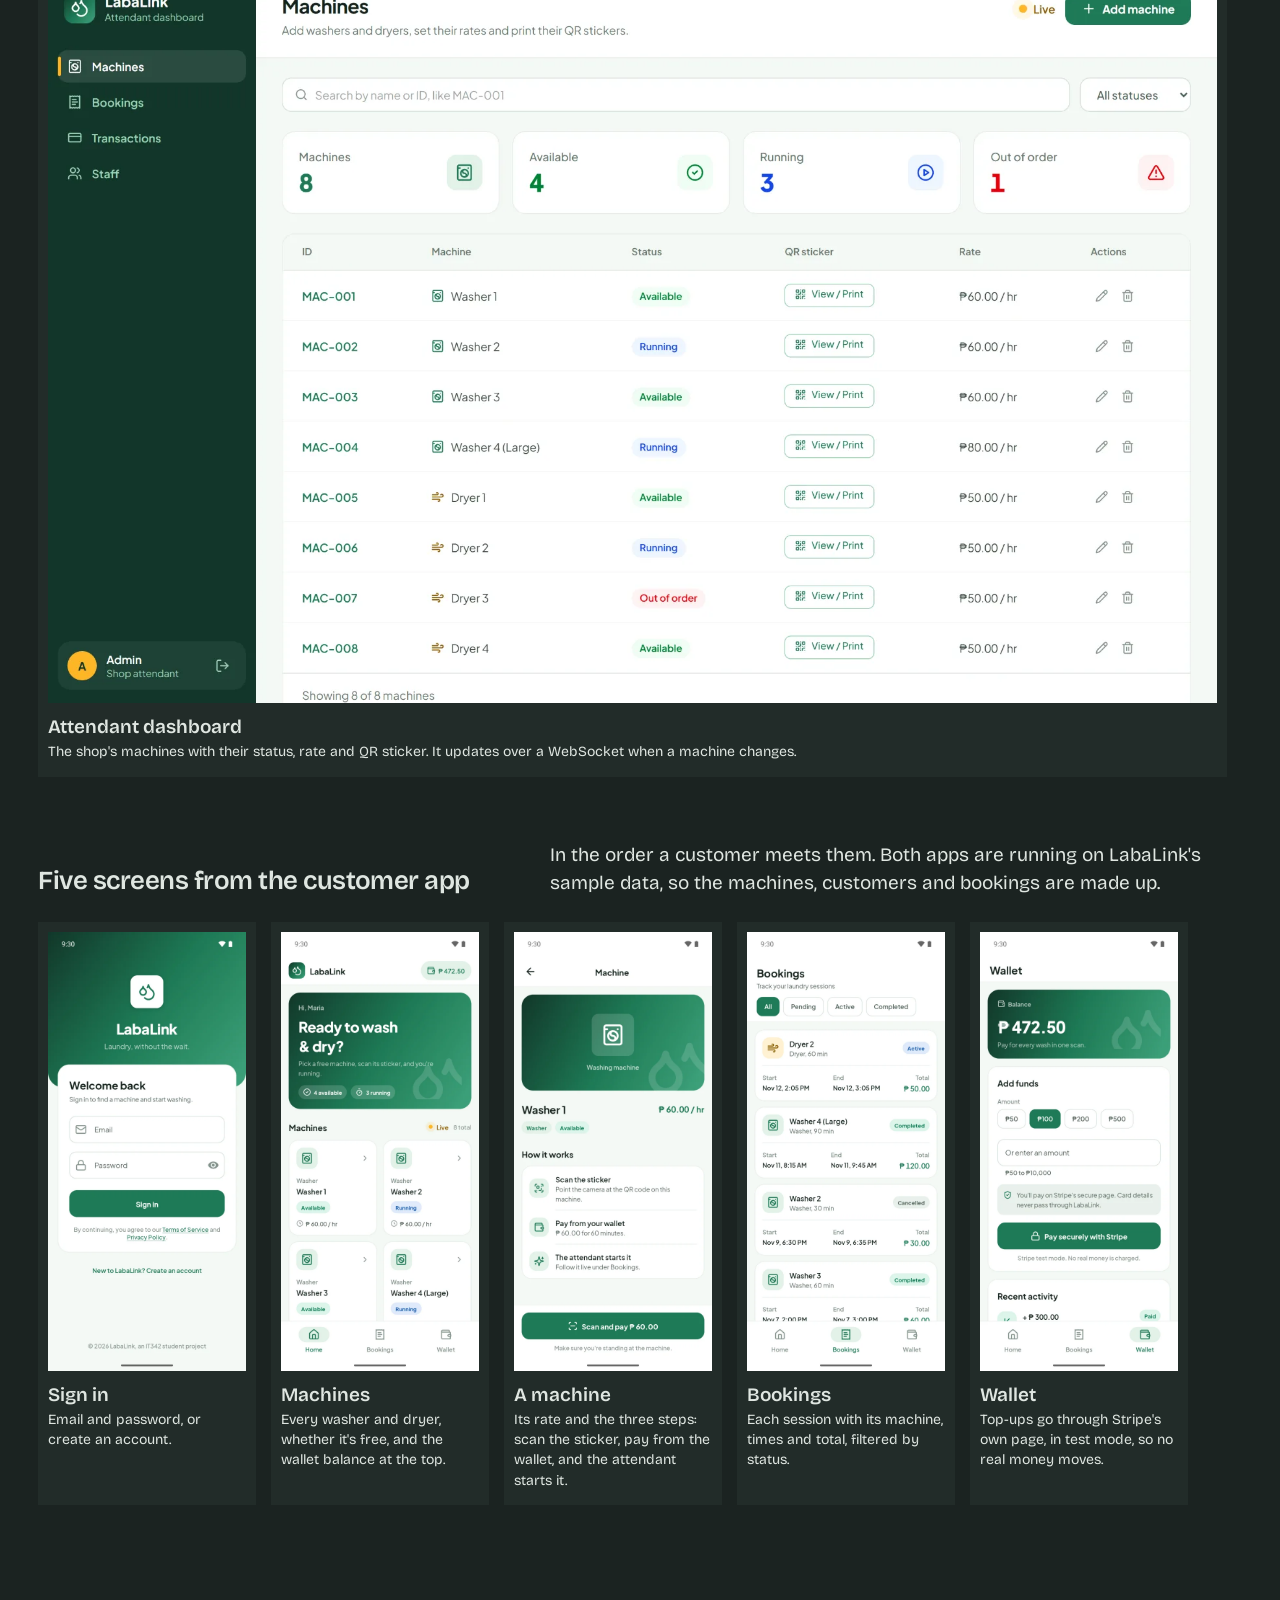
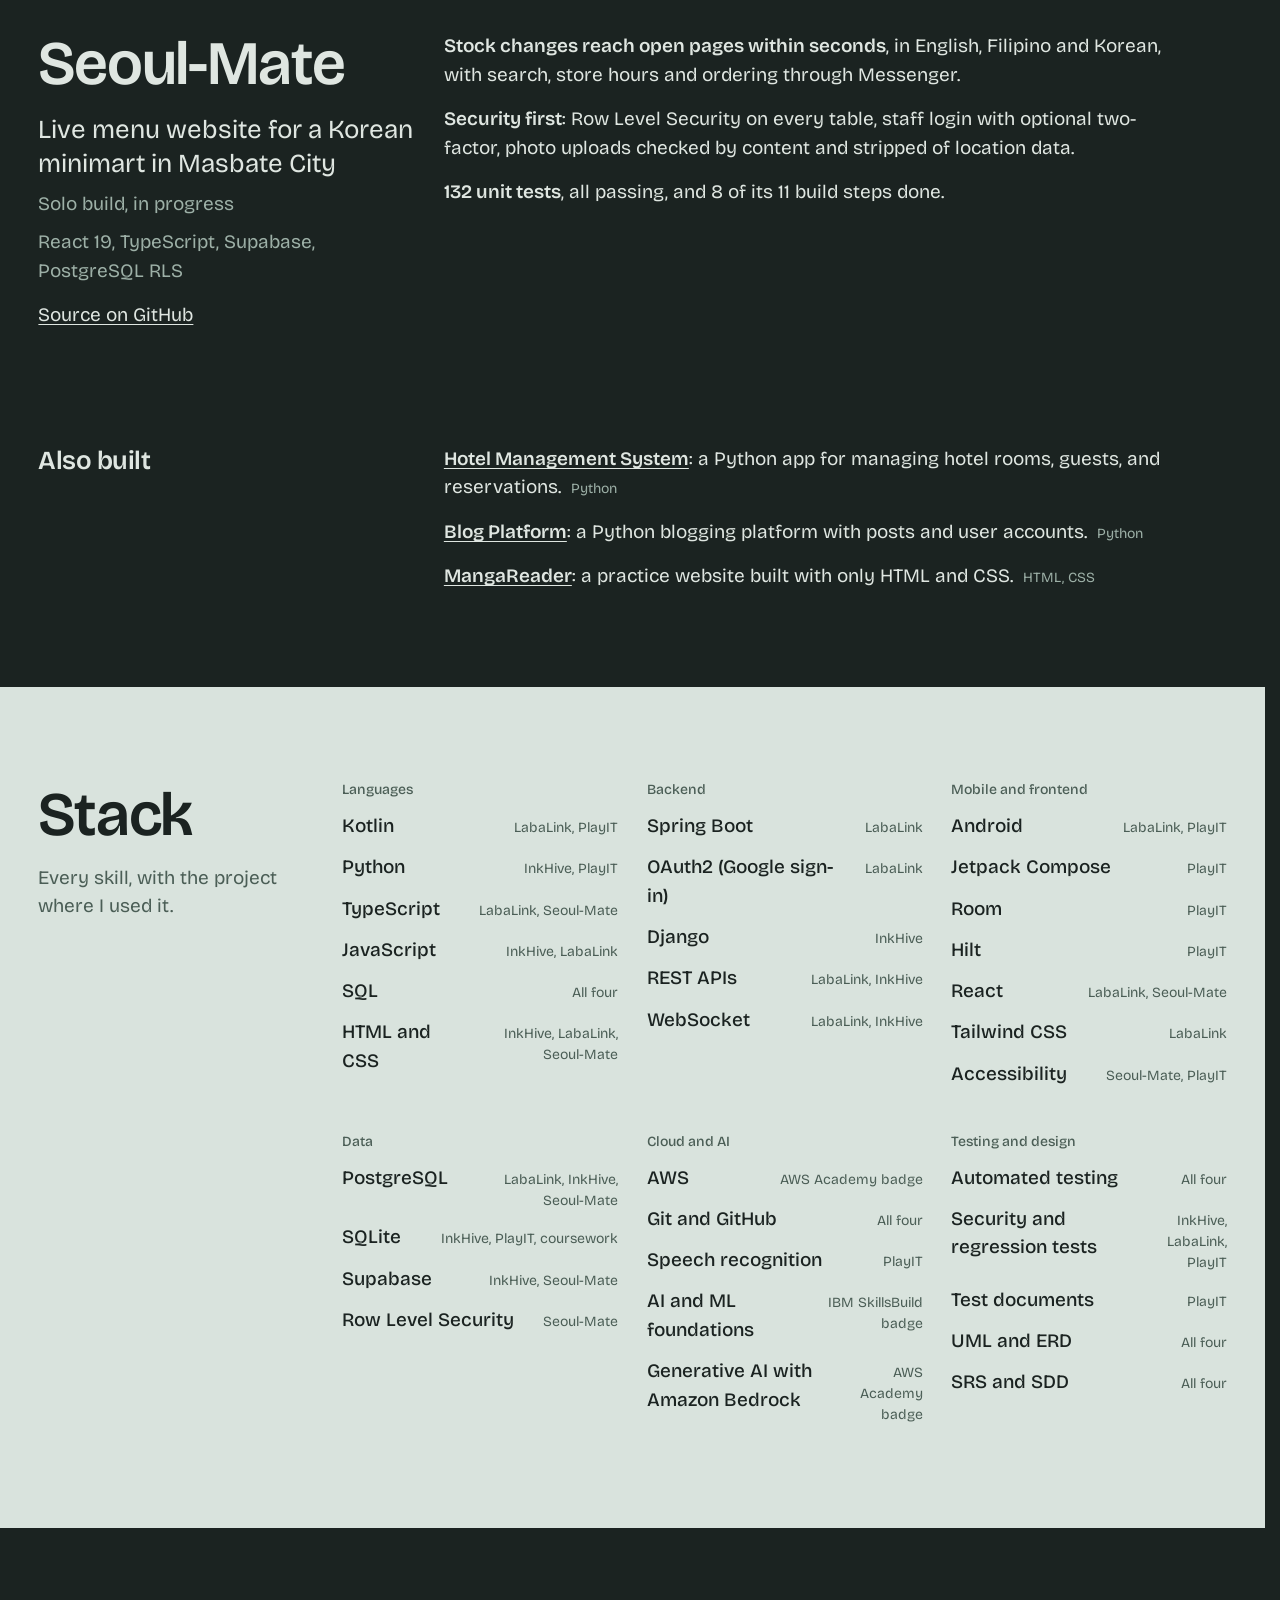
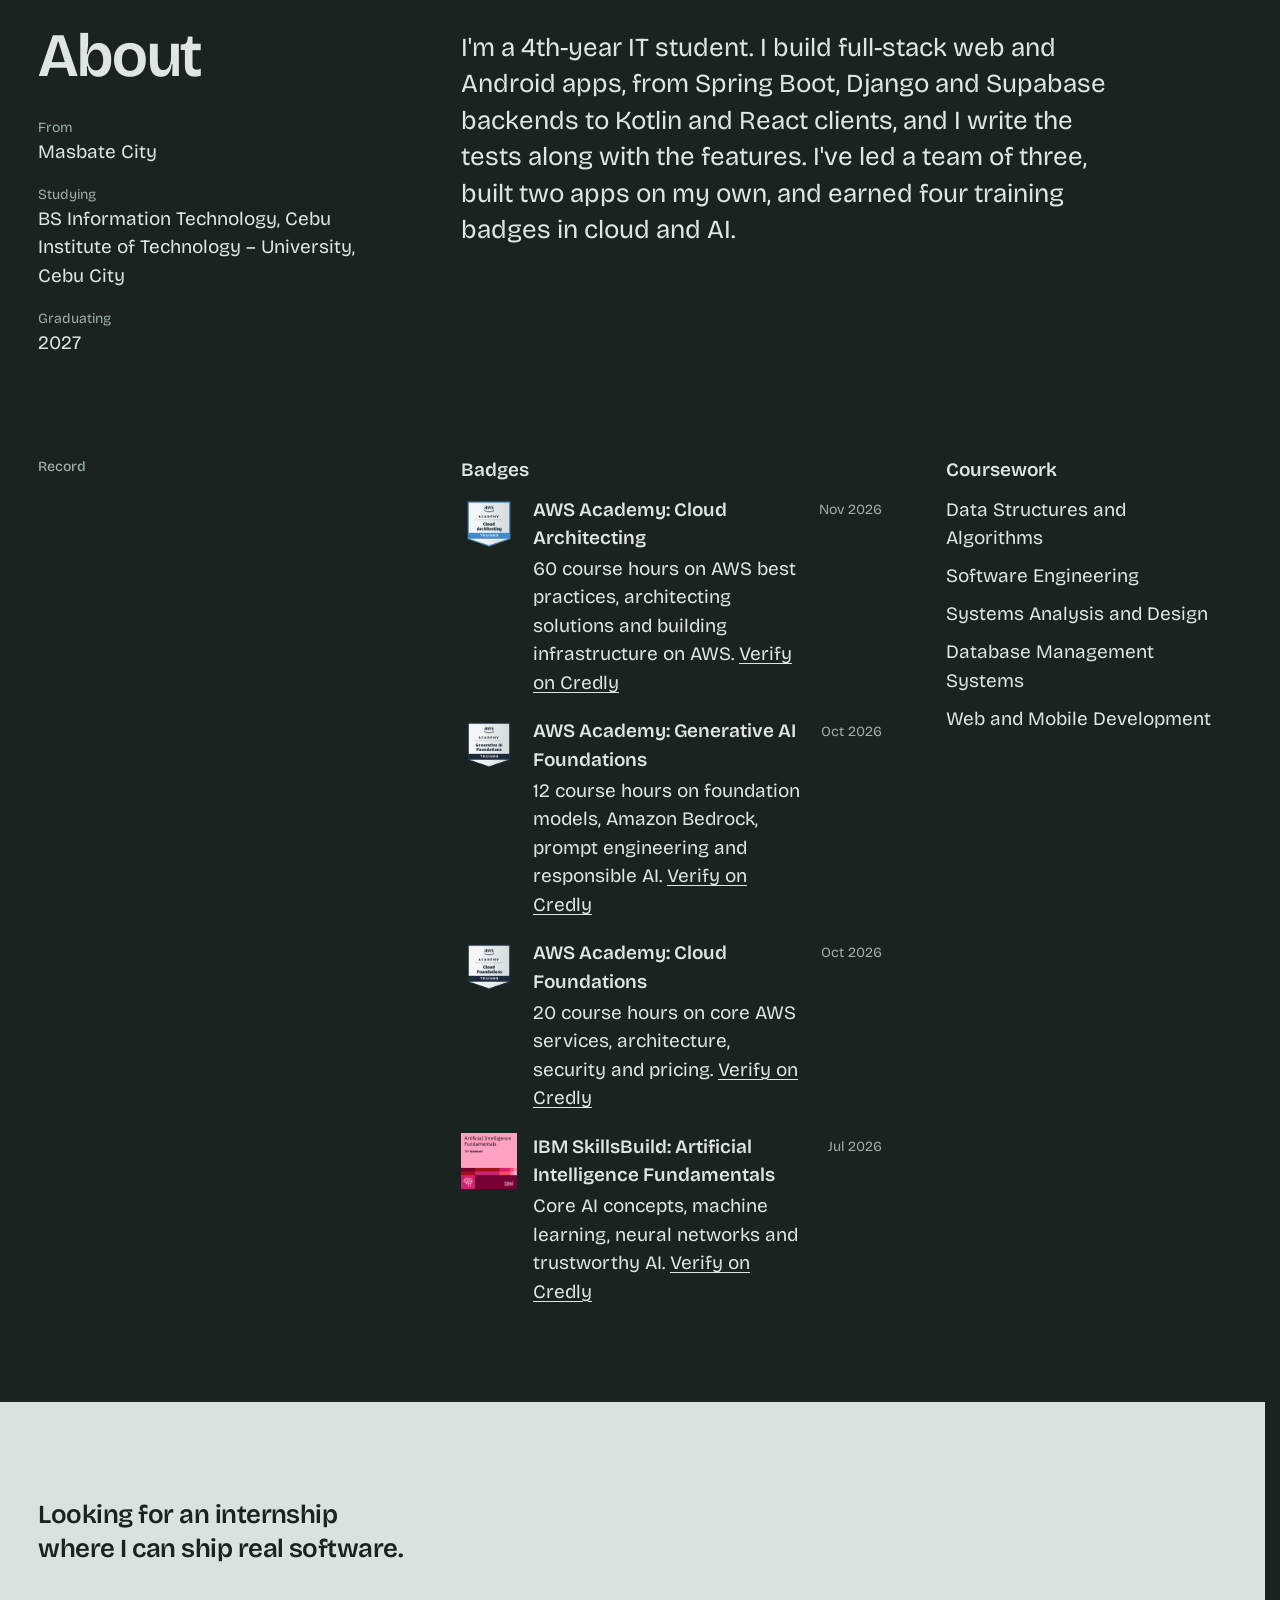
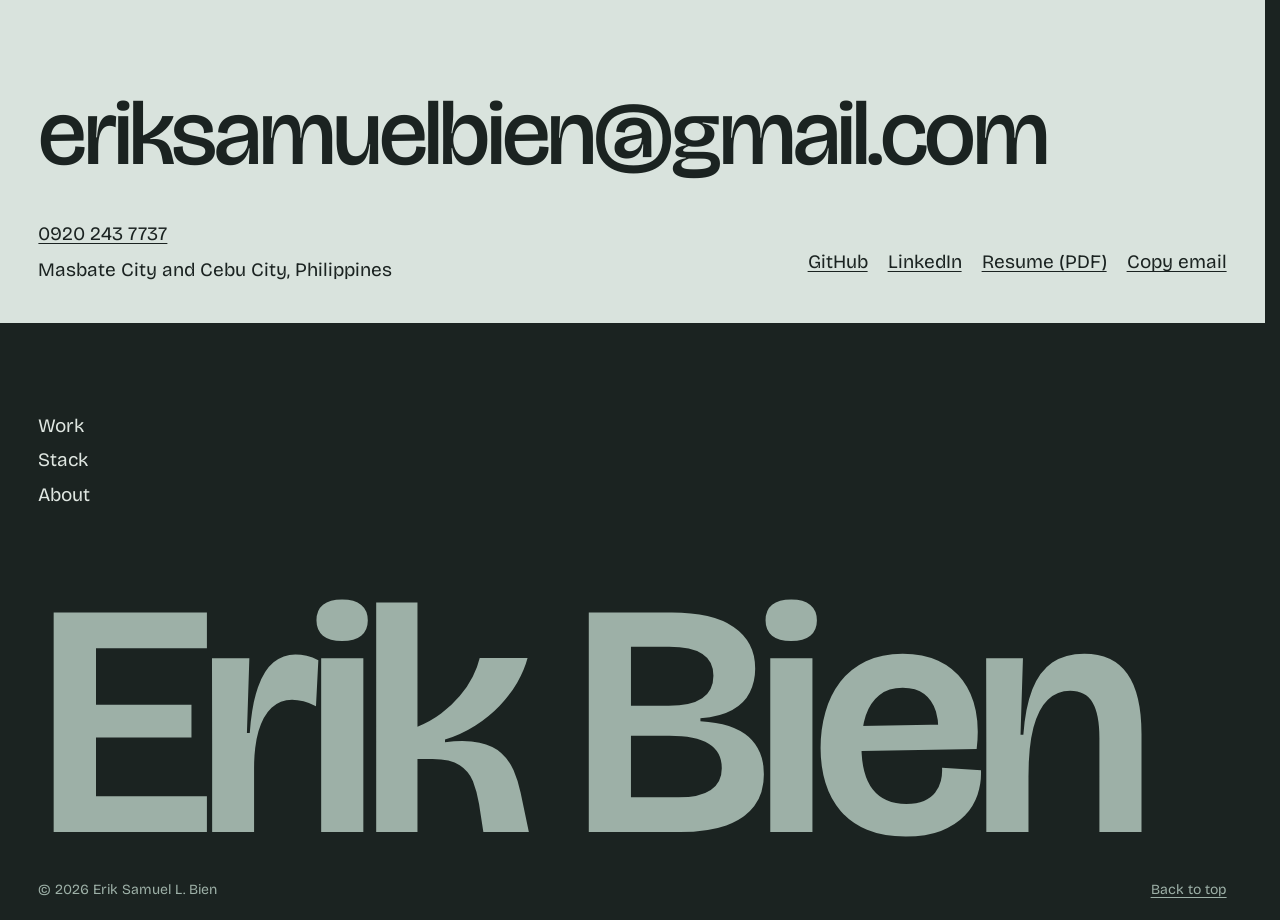
==== commit ded3abee: "Add the AWS Academy Cloud Architecting badge" ====
--- a/index.html
+++ b/index.html
@@ -307,7 +307,7 @@
             <div><dt>Graduating</dt><dd>2027</dd></div>
           </dl>
         </div>
-        <p class="about-para">I'm a 4th-year IT student. I build full-stack web and Android apps, from Spring Boot, Django and Supabase backends to Kotlin and React clients, and I write the tests along with the features. I've led a team of three, built two apps on my own, and earned three training badges in cloud and AI.</p>
+        <p class="about-para">I'm a 4th-year IT student. I build full-stack web and Android apps, from Spring Boot, Django and Supabase backends to Kotlin and React clients, and I write the tests along with the features. I've led a team of three, built two apps on my own, and earned four training badges in cloud and AI.</p>
       </div>
       <div class="about-row">
         <h3 class="about-word">Record</h3>
@@ -315,6 +315,7 @@
           <div class="rec">
             <h4>Badges</h4>
             <ul class="badges">
+              <li><img src="assets/aws-cloud-architecting.png" width="601" height="601" loading="lazy" alt="AWS Academy Graduate, Cloud Architecting, Trained badge"><span><b>AWS Academy: Cloud Architecting</b>60 course hours on AWS best practices, architecting solutions and building infrastructure on AWS. <a class="link" href="https://www.credly.com/go/TTYIEY5r" target="_blank" rel="noopener">Verify on Credly</a></span><span class="soft">Nov 2026</span></li>
               <li><img src="assets/aws-genai-foundations.png" width="601" height="601" loading="lazy" alt="AWS Academy Graduate, Generative AI Foundations, Trained badge"><span><b>AWS Academy: Generative AI Foundations</b>12 course hours on foundation models, Amazon Bedrock, prompt engineering and responsible AI. <a class="link" href="https://www.credly.com/badges/976f8e14-cea6-4e4d-8c51-9113375560bd" target="_blank" rel="noopener">Verify on Credly</a></span><span class="soft">Oct 2026</span></li>
               <li><img src="assets/aws-cloud-foundations.png" width="601" height="601" loading="lazy" alt="AWS Academy Graduate, Cloud Foundations, Trained badge"><span><b>AWS Academy: Cloud Foundations</b>20 course hours on core AWS services, architecture, security and pricing. <a class="link" href="https://www.credly.com/go/bSIKMmgk" target="_blank" rel="noopener">Verify on Credly</a></span><span class="soft">Oct 2026</span></li>
               <li><img src="assets/ibm-ai-fundamentals.png" width="600" height="600" loading="lazy" alt="IBM SkillsBuild, Artificial Intelligence Fundamentals badge"><span><b>IBM SkillsBuild: Artificial Intelligence Fundamentals</b>Core AI concepts, machine learning, neural networks and trustworthy AI. <a class="link" href="https://www.credly.com/badges/3faa1c77-dac7-47b8-a1bf-51d536927c77" target="_blank" rel="noopener">Verify on Credly</a></span><span class="soft">Jul 2026</span></li>
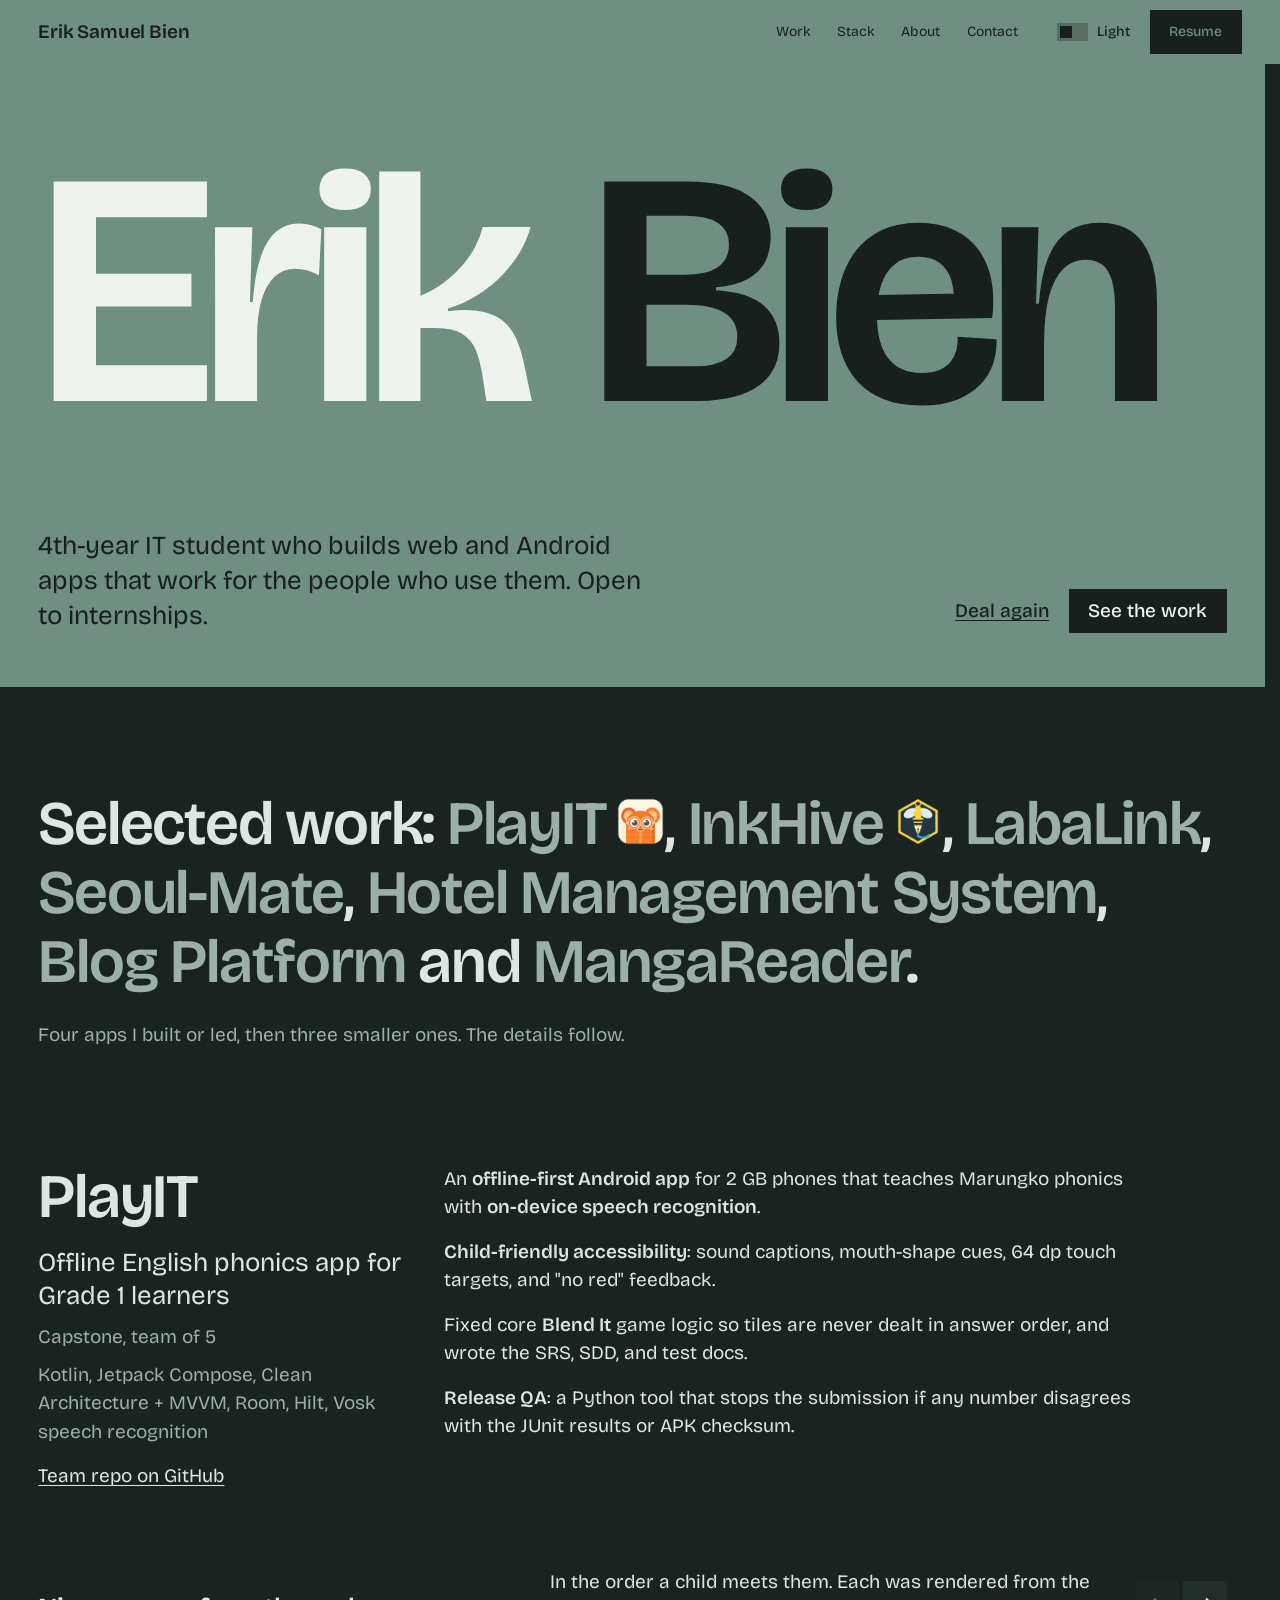
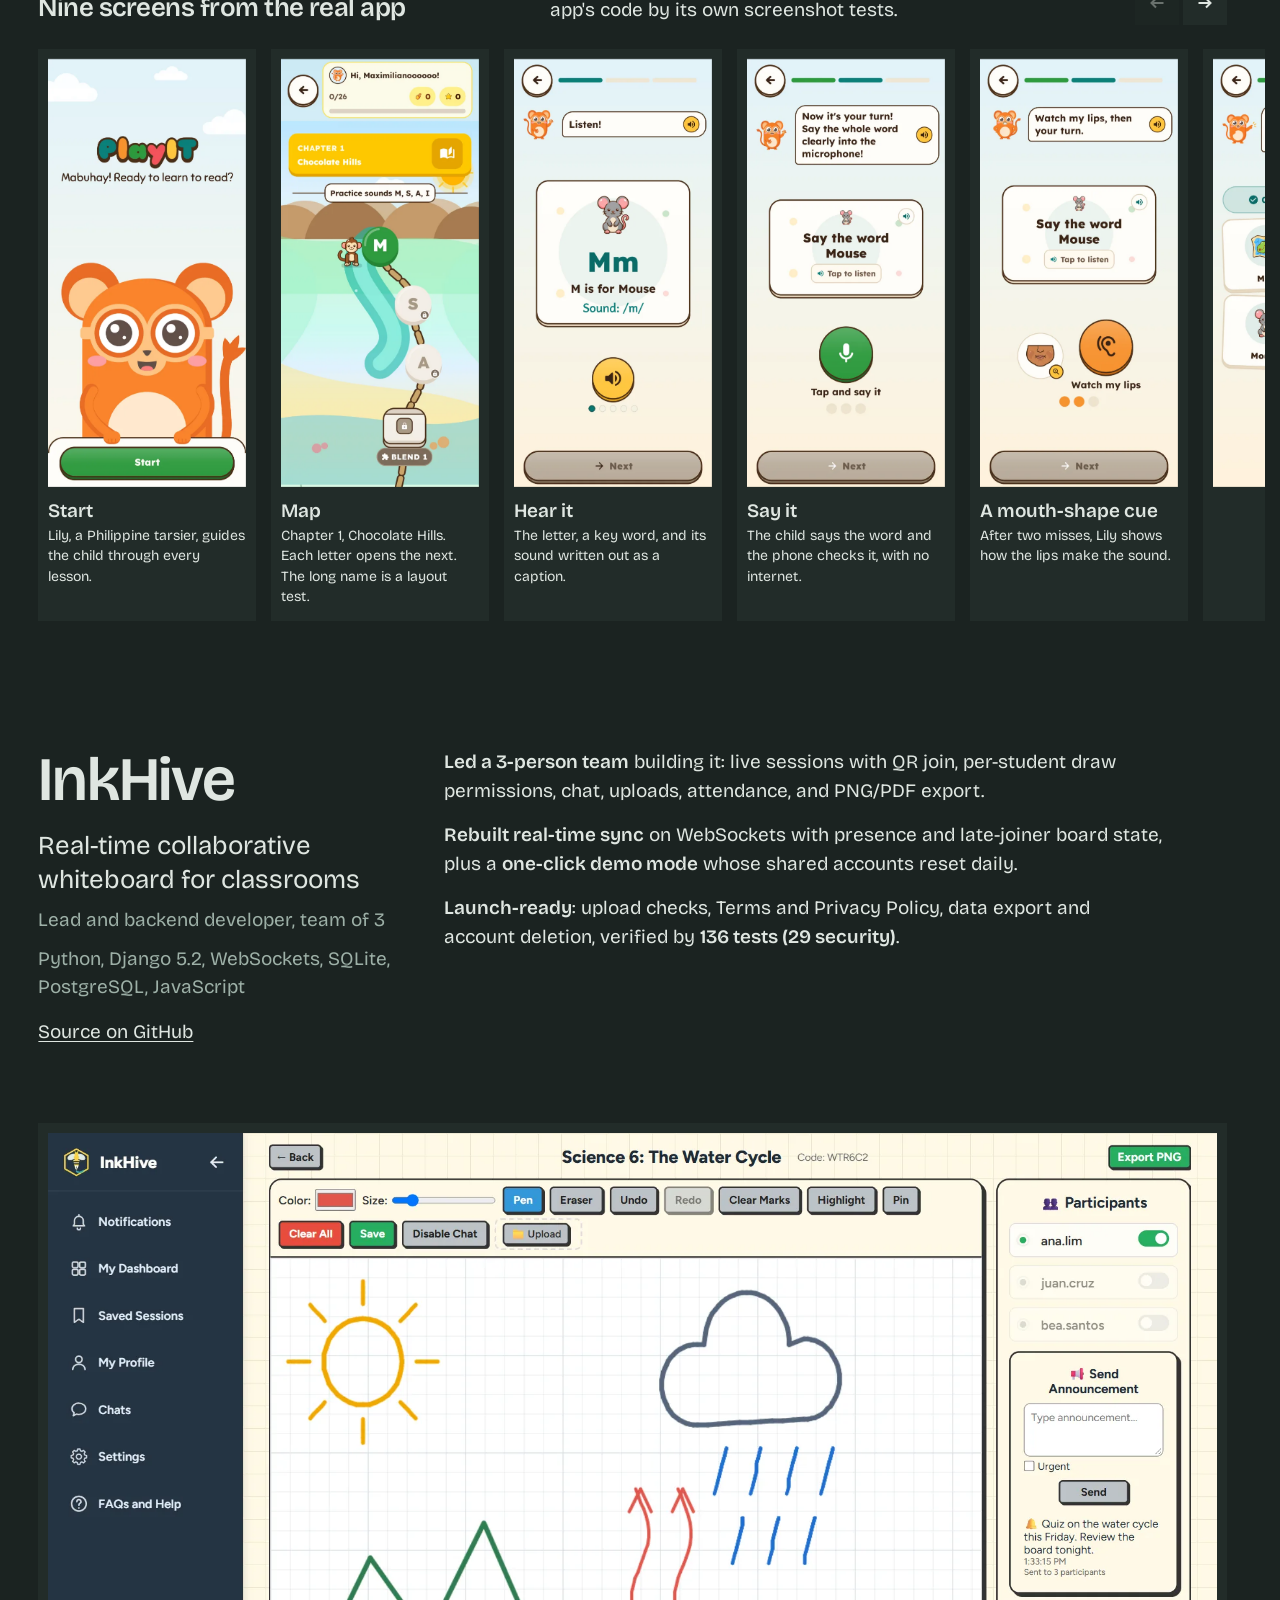
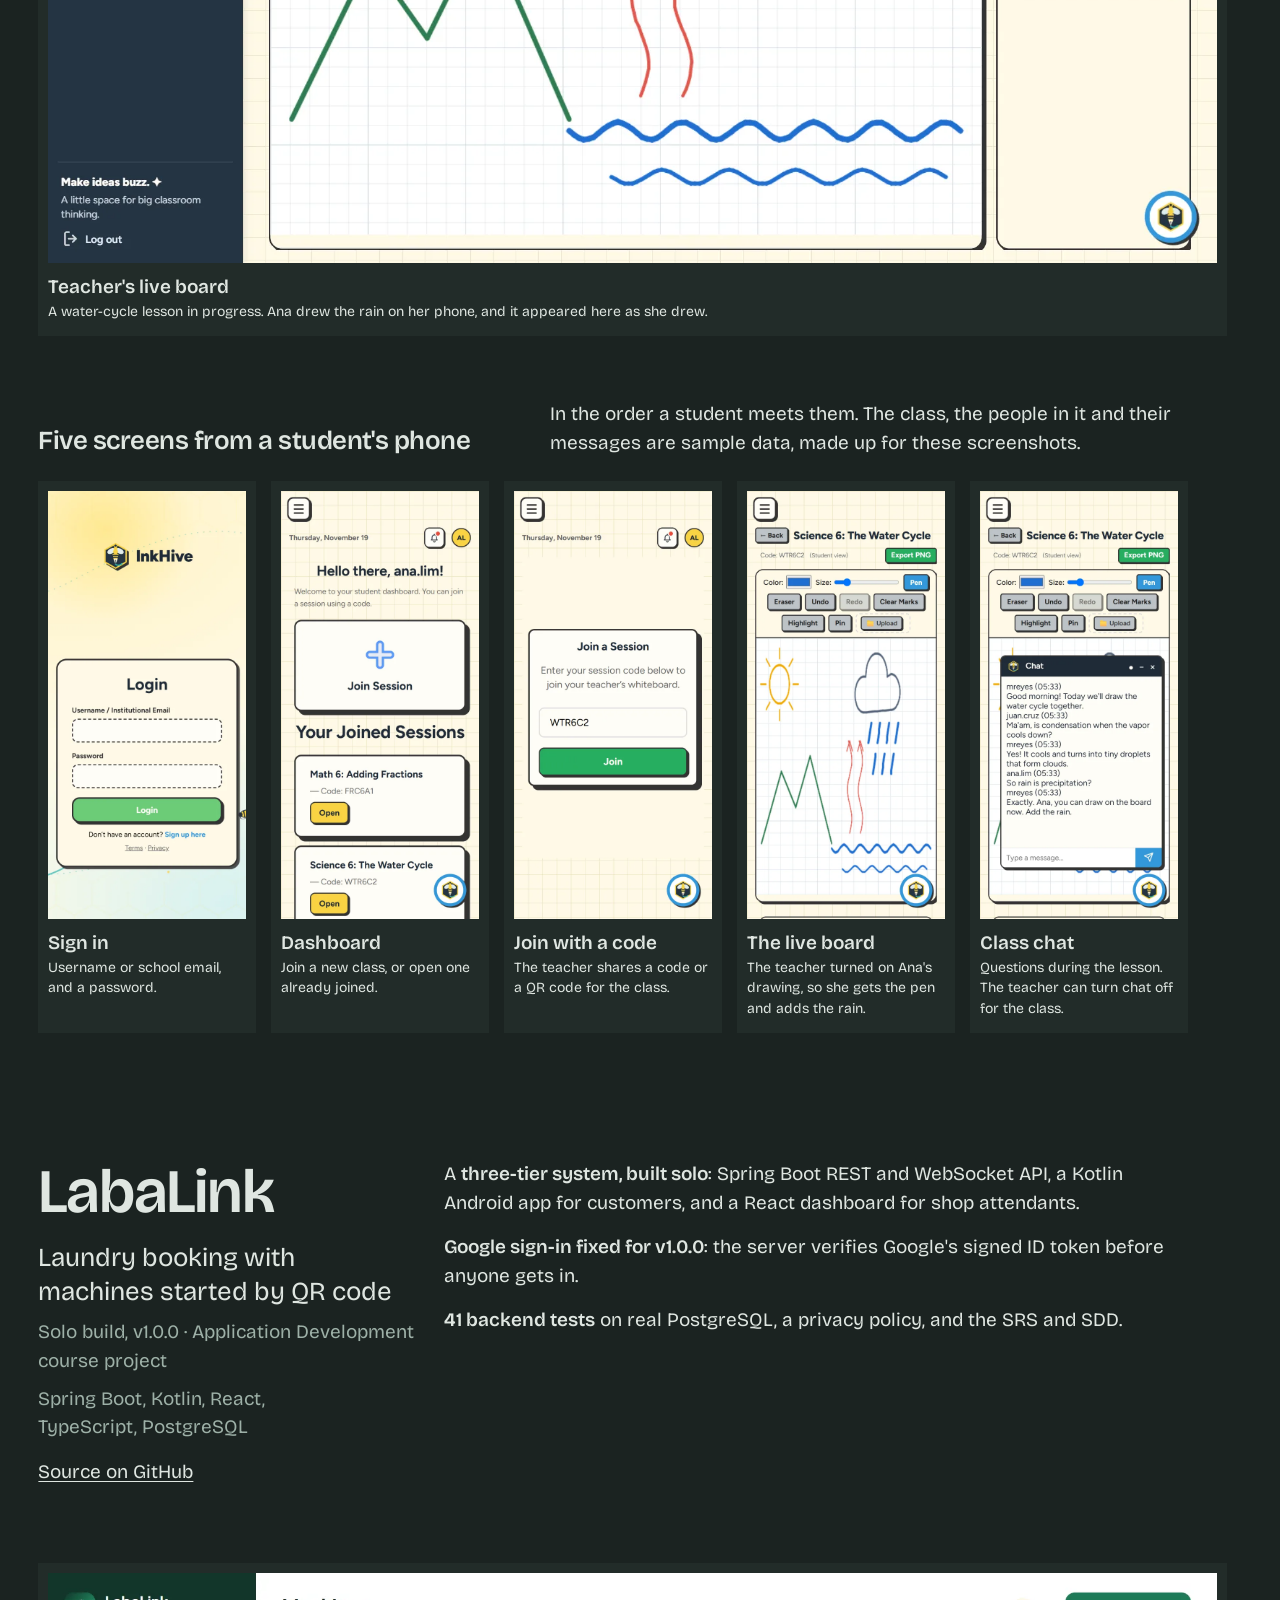
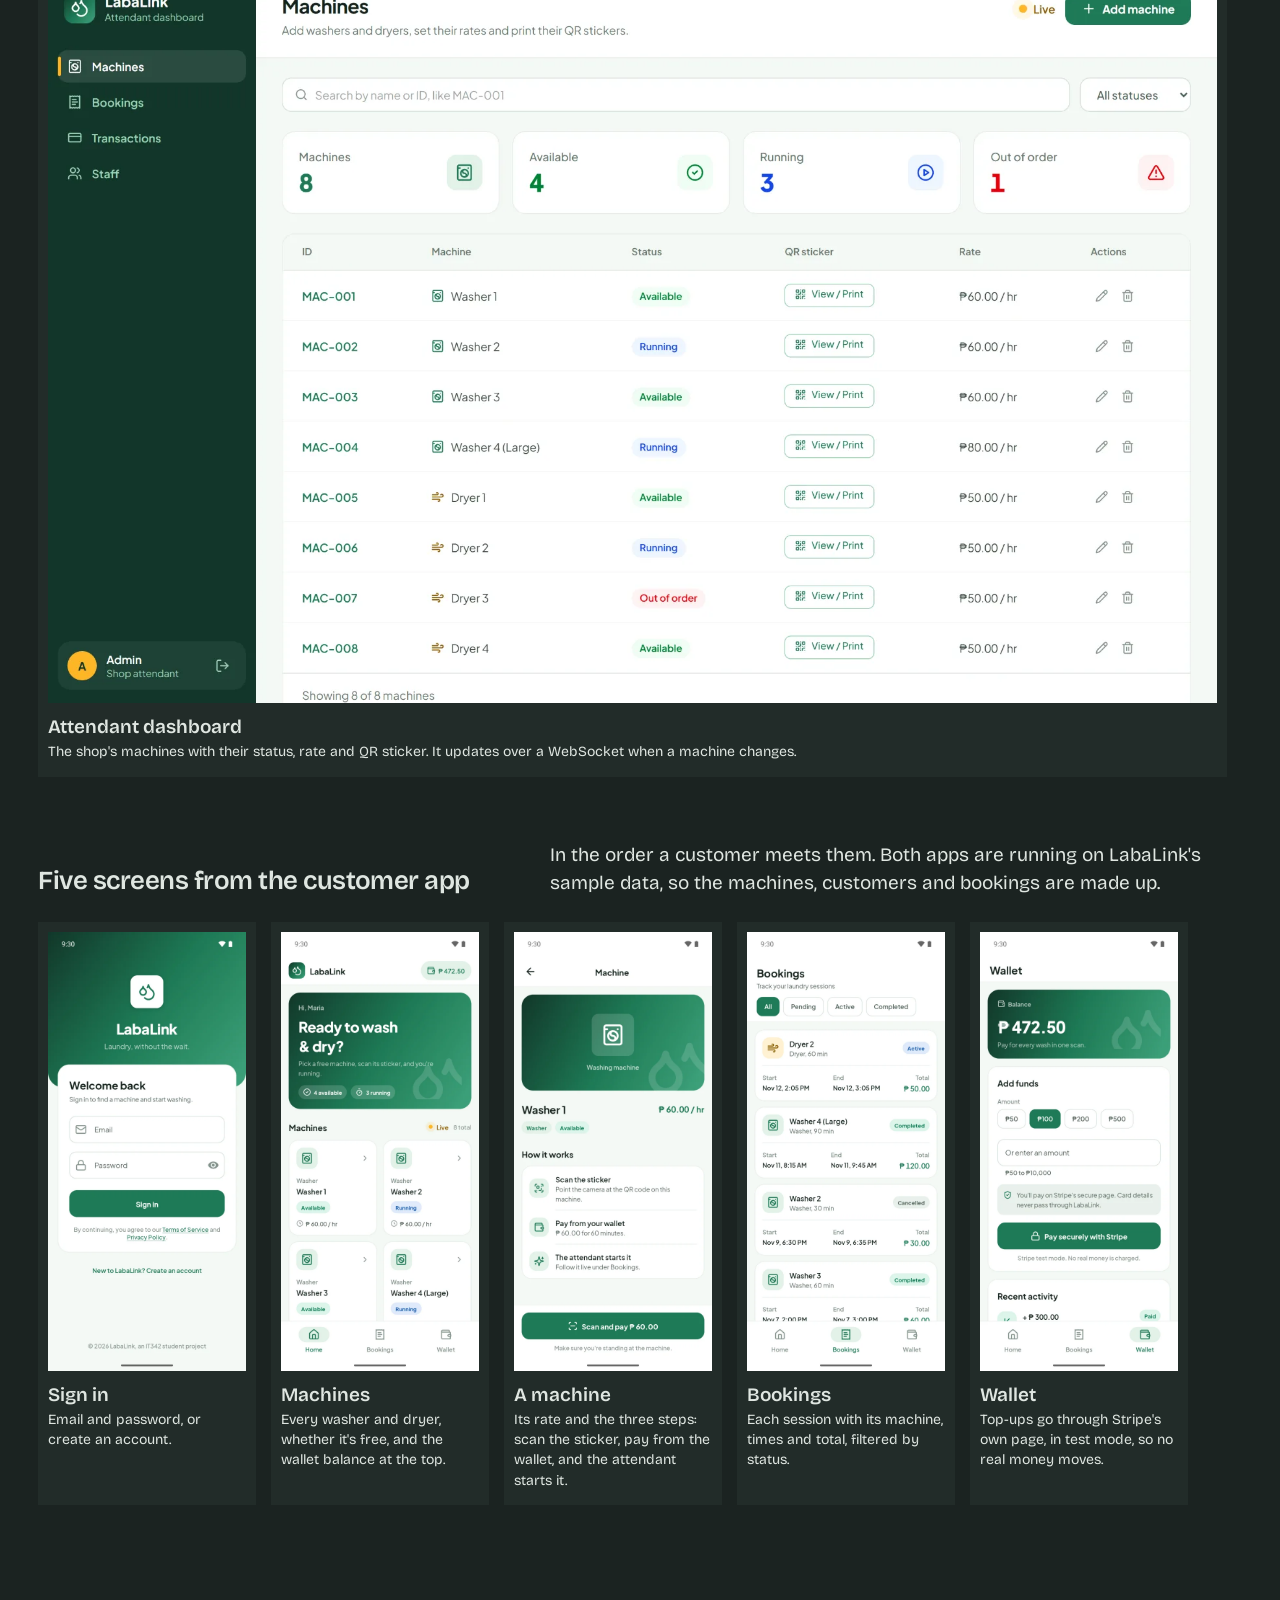
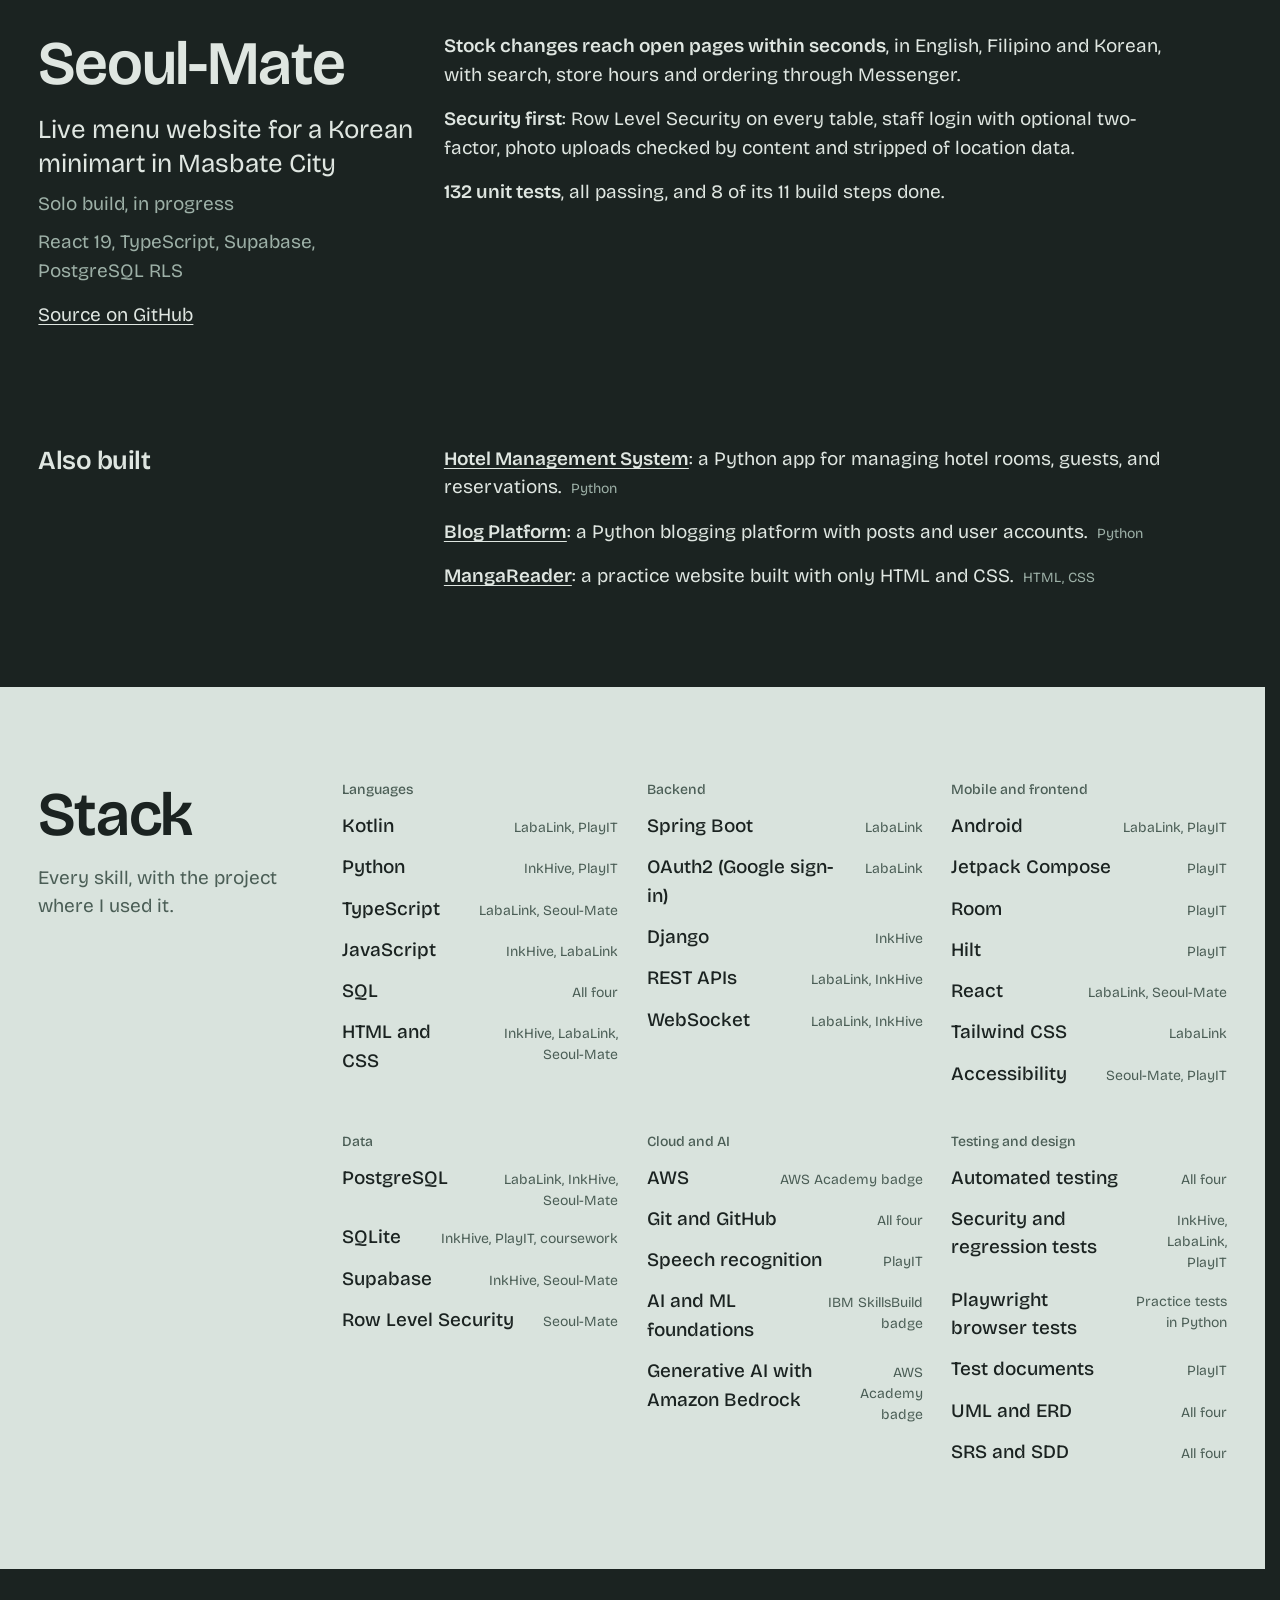
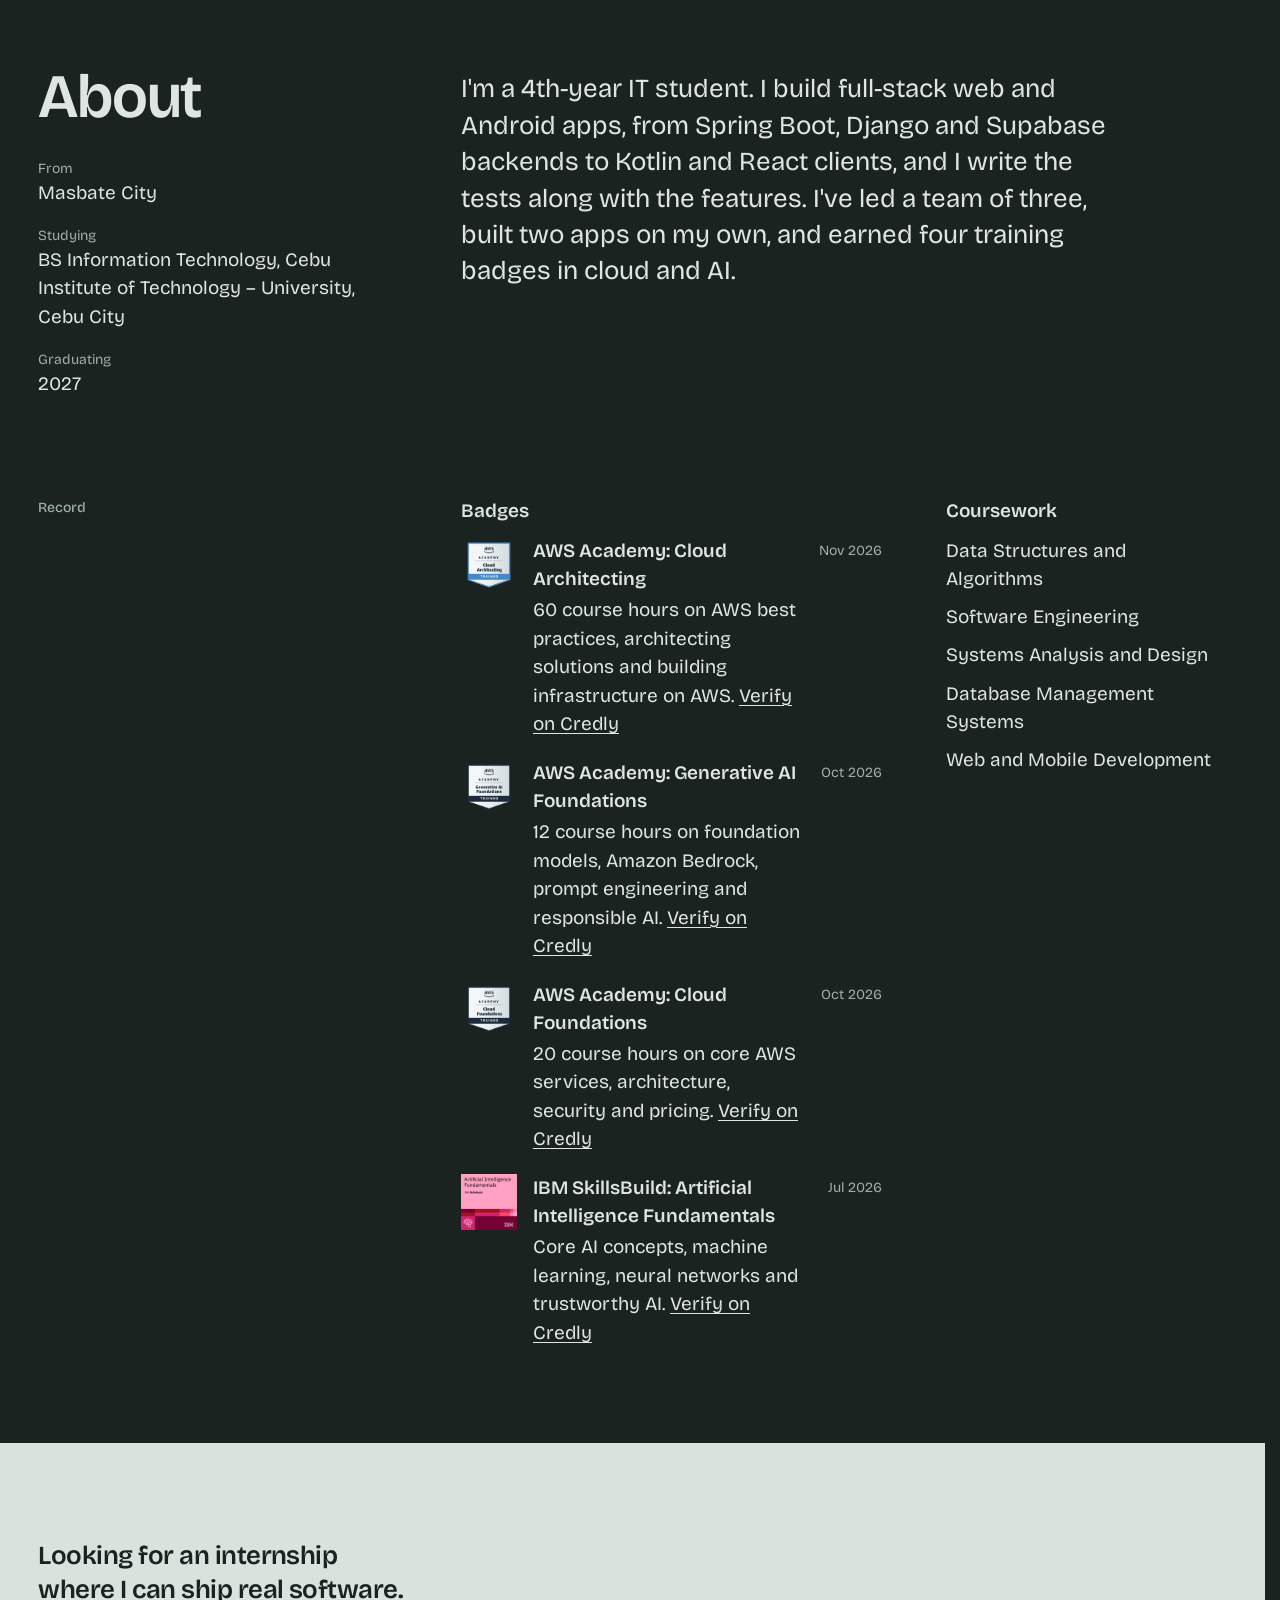
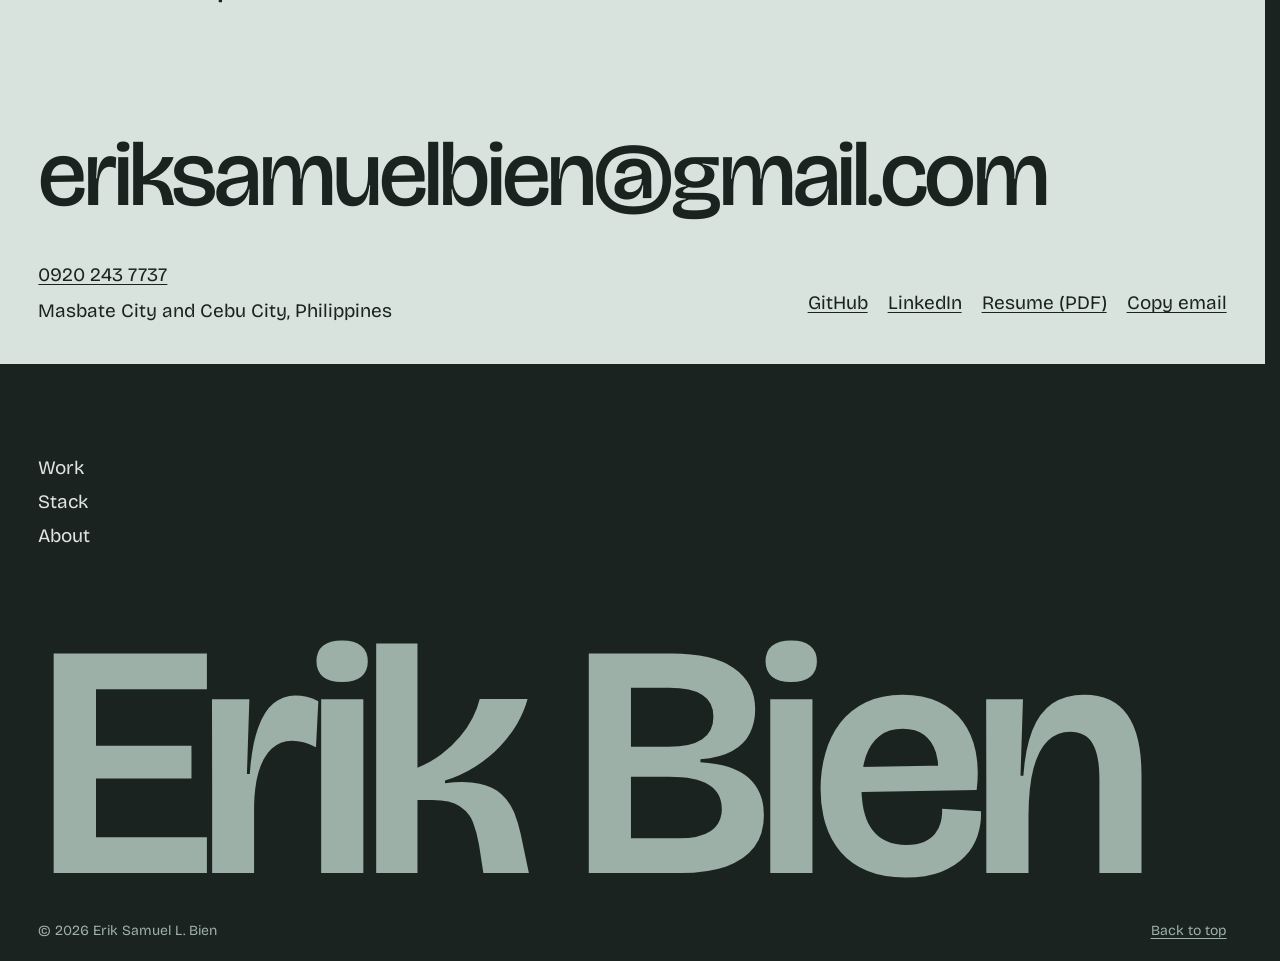
==== commit 153d2554: "Add Playwright browser tests to the resume and site" ====
--- a/index.html
+++ b/index.html
@@ -287,6 +287,7 @@
           <dl>
             <div><dt>Automated testing</dt><dd>All four</dd></div>
             <div><dt>Security and regression tests</dt><dd>InkHive, LabaLink, PlayIT</dd></div>
+            <div><dt>Playwright browser tests</dt><dd>Practice tests in Python</dd></div>
             <div><dt>Test documents</dt><dd>PlayIT</dd></div>
             <div><dt>UML and ERD</dt><dd>All four</dd></div>
             <div><dt>SRS and SDD</dt><dd>All four</dd></div>
